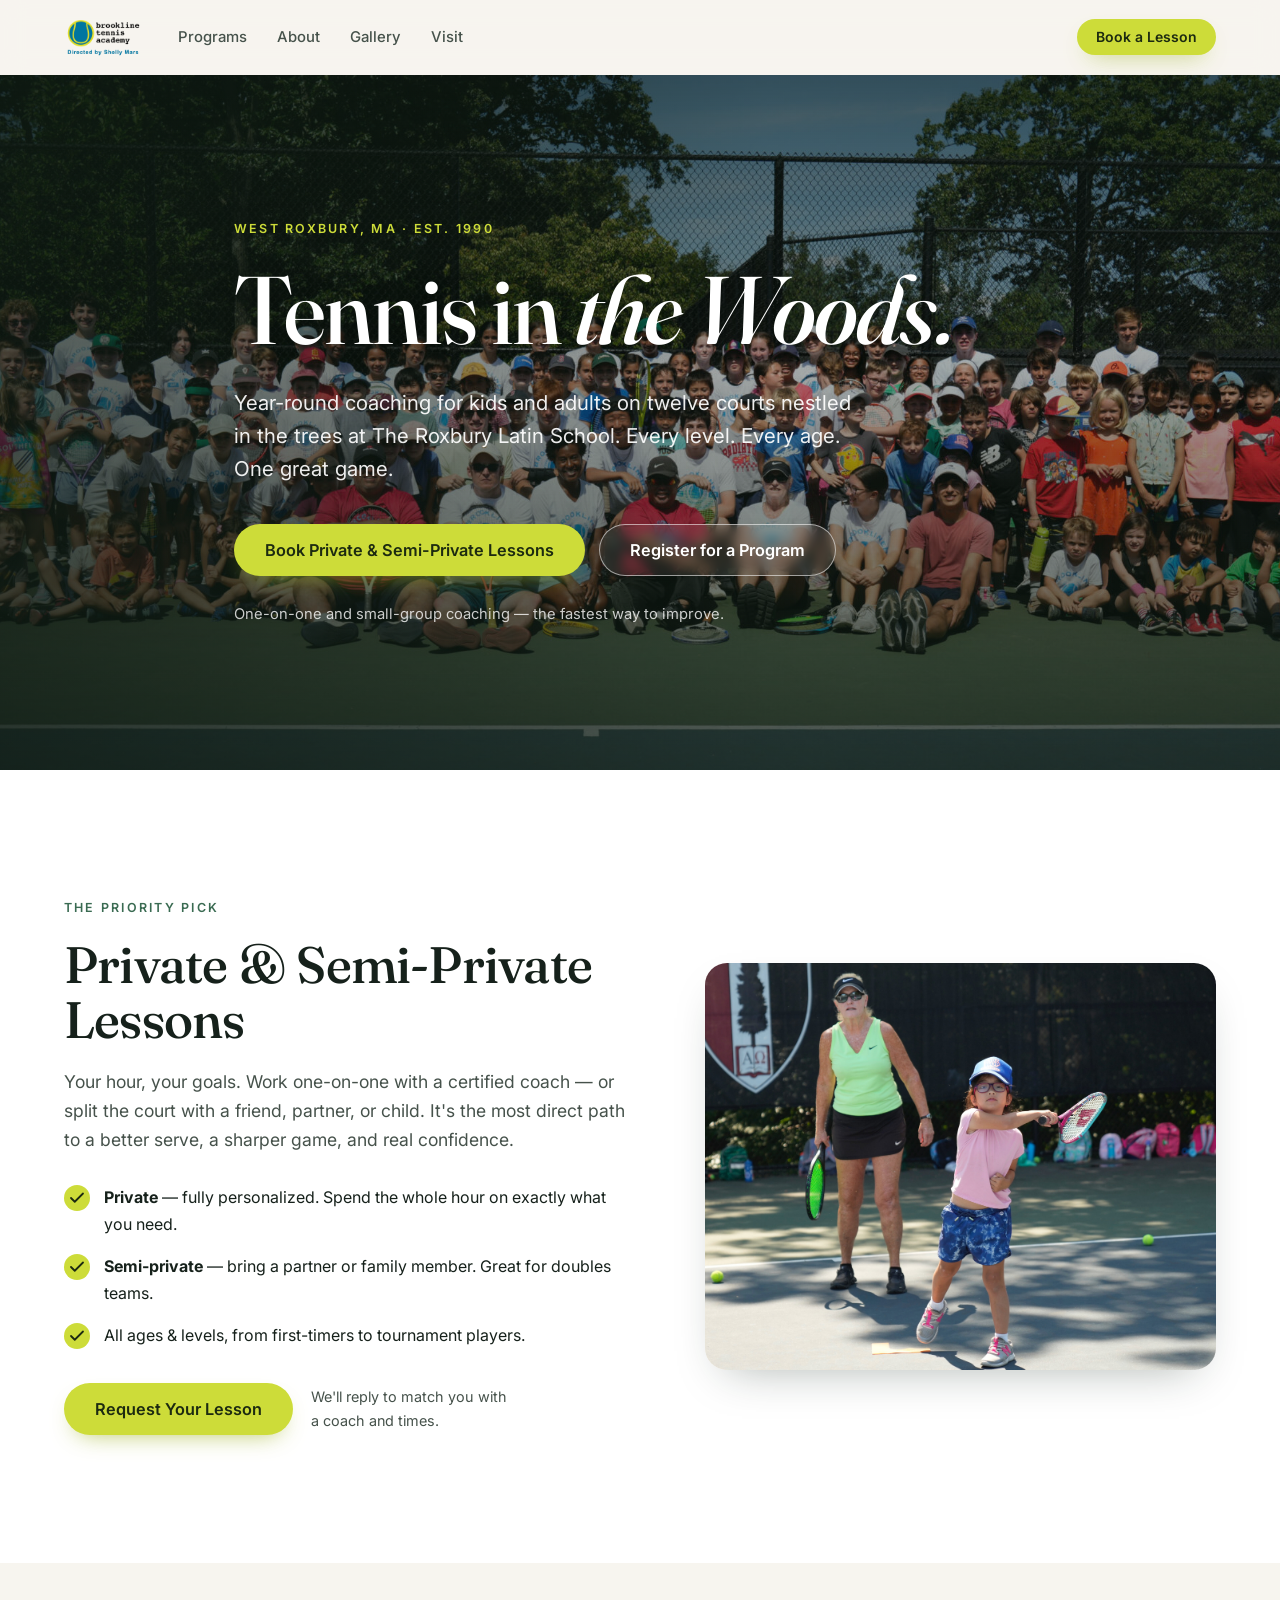
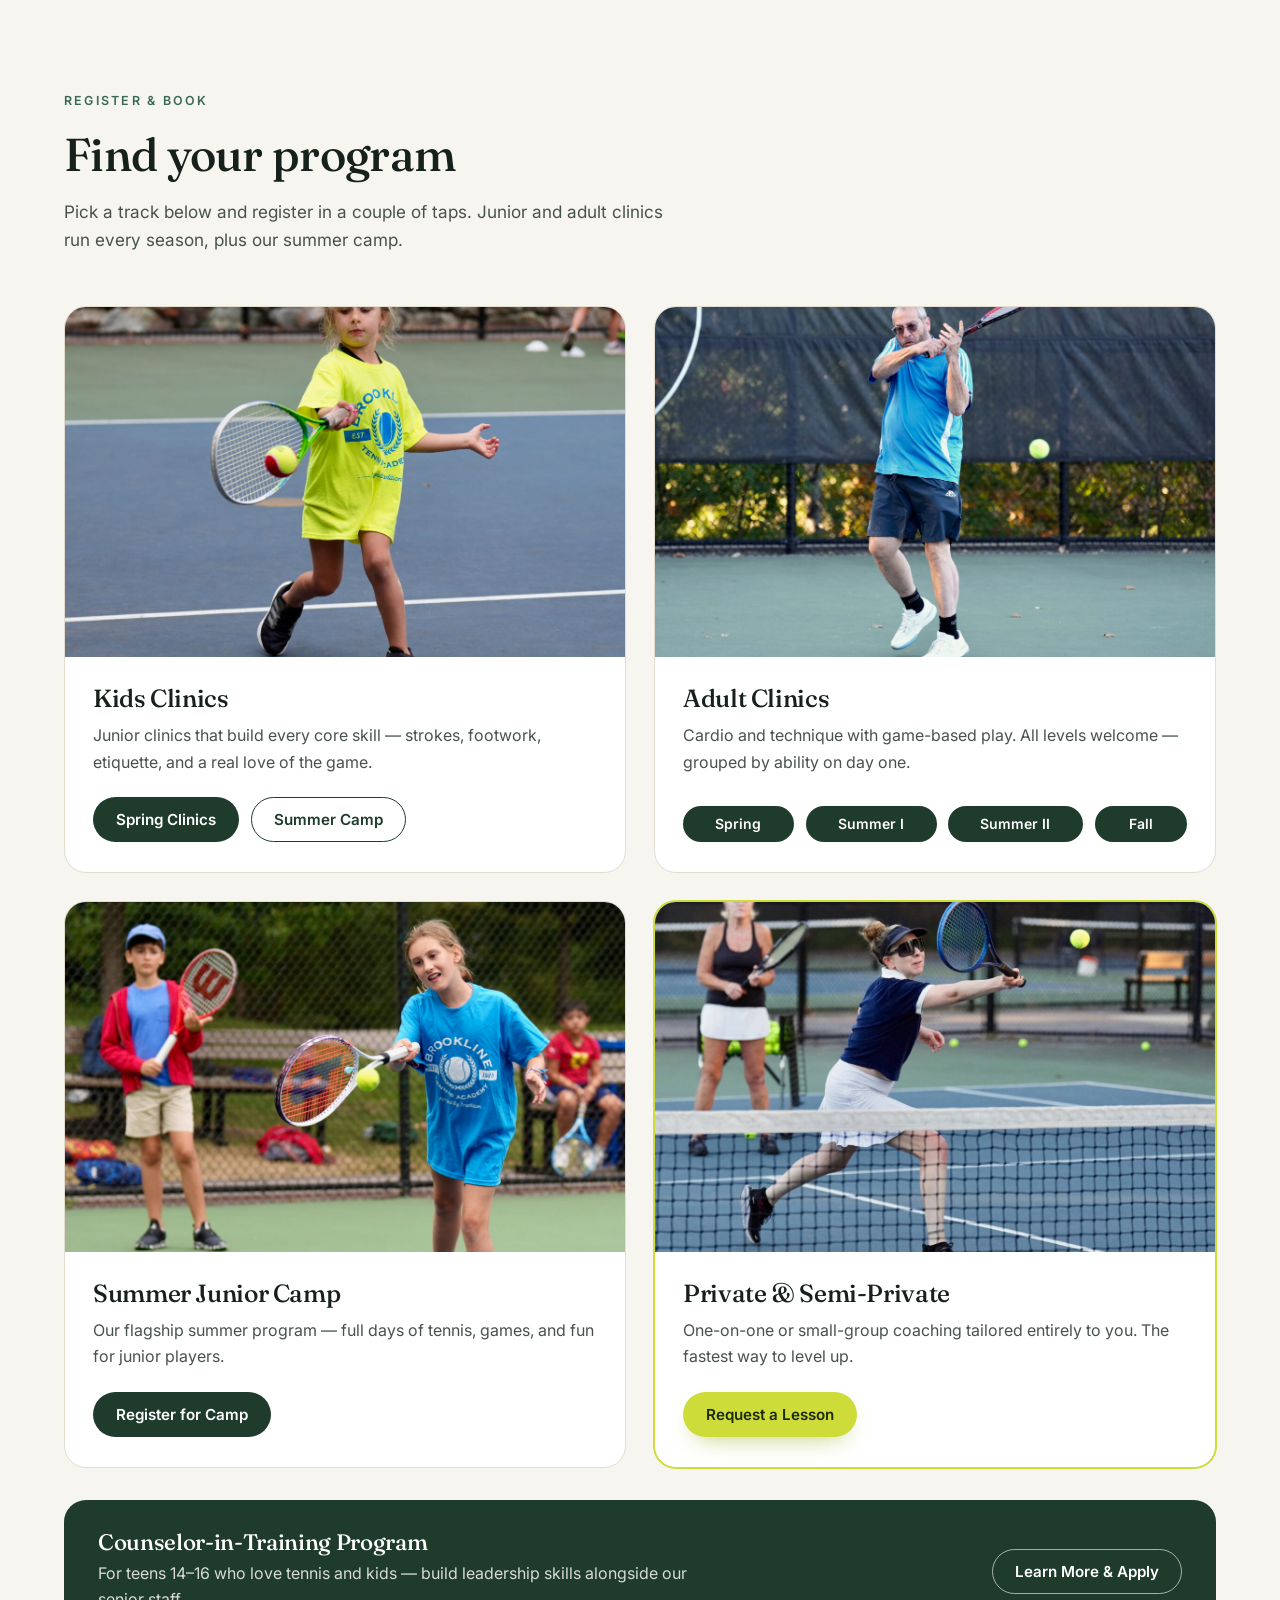
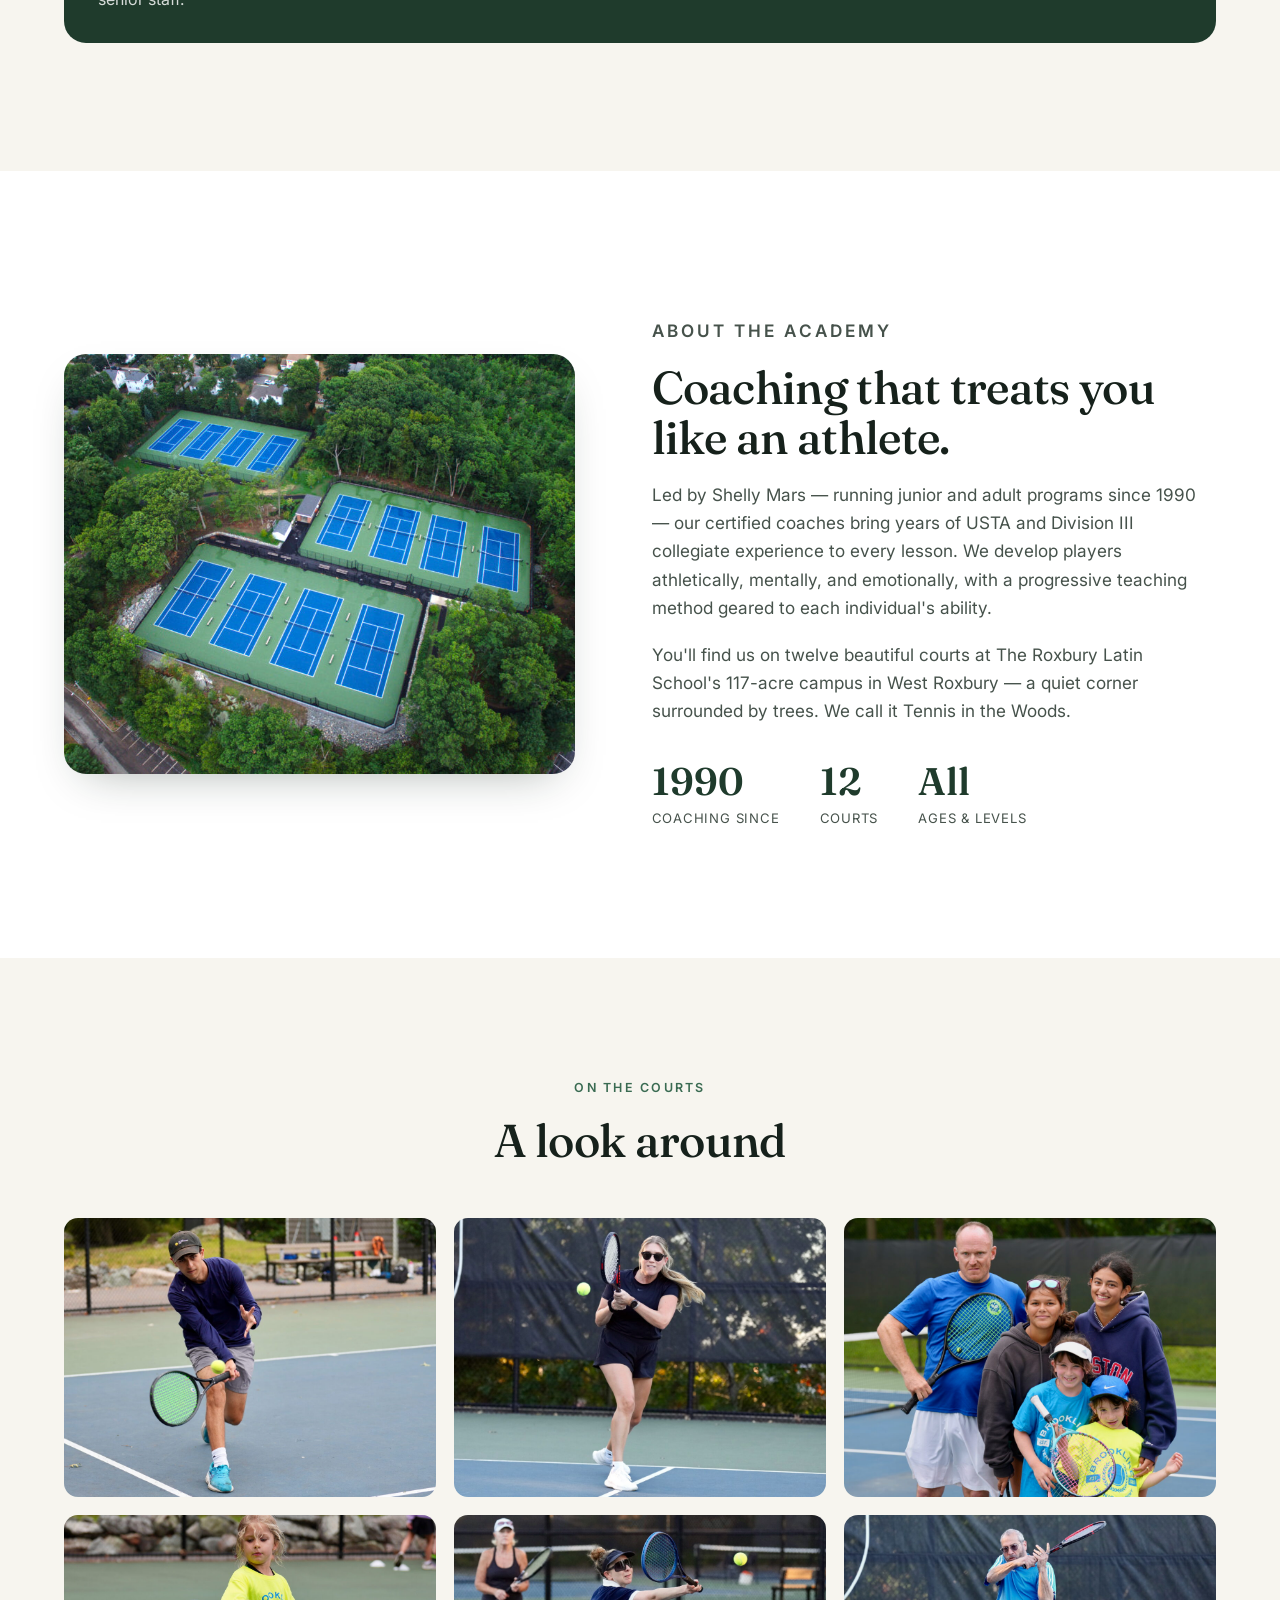
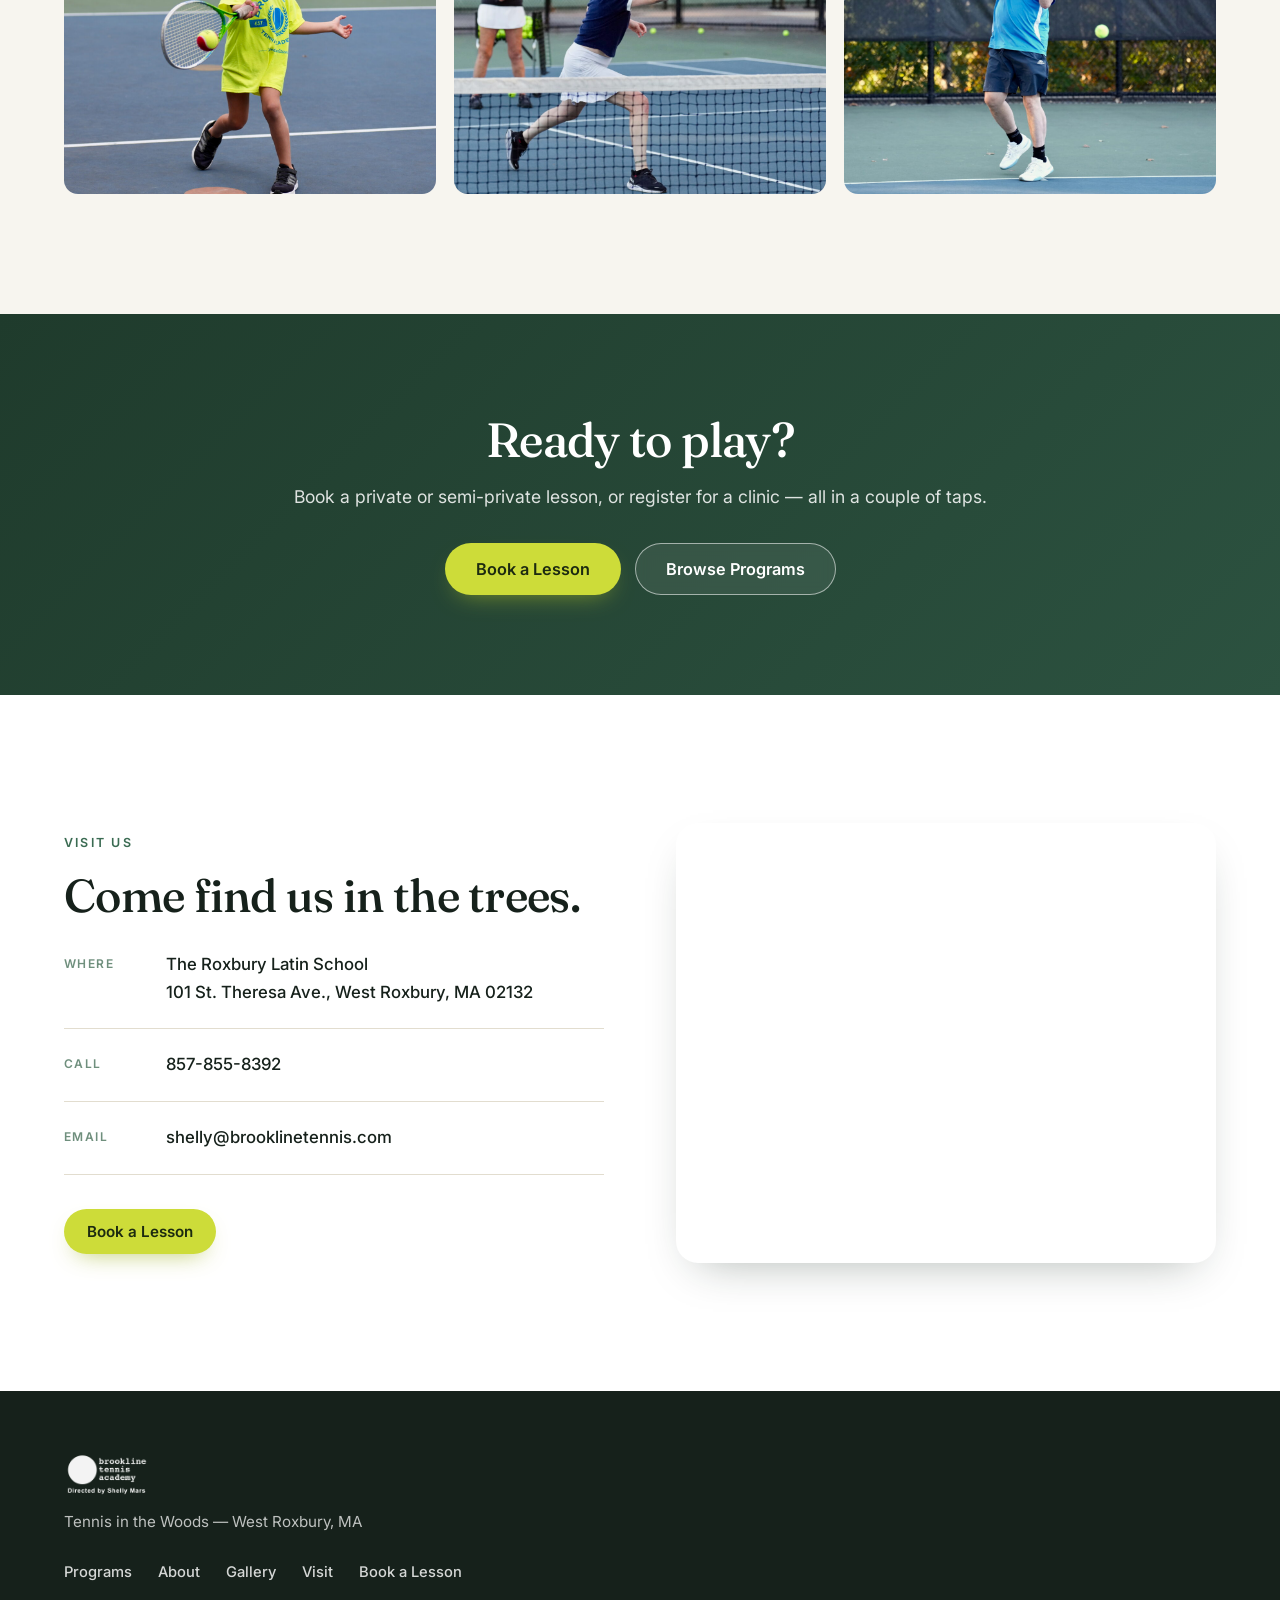
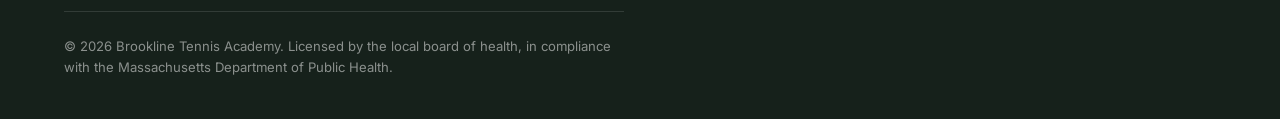
==== index.html @ 0b64f279 "Booking-first redesign for Brookline Tennis Academy Cleaner, decluttered rebuild focused on sign-ups" ====
<!DOCTYPE html>
<html lang="en">
<head>
  <meta charset="UTF-8" />
  <meta name="viewport" content="width=device-width, initial-scale=1.0" />
  <title>Brookline Tennis Academy — Tennis in the Woods | West Roxbury, MA</title>
  <meta name="description" content="Year-round tennis lessons for kids and adults at The Roxbury Latin School, West Roxbury. Book private & semi-private lessons, junior clinics, adult clinics, and summer camp." />

  <link rel="preconnect" href="https://fonts.googleapis.com" />
  <link rel="preconnect" href="https://fonts.gstatic.com" crossorigin />
  <link href="https://fonts.googleapis.com/css2?family=Fraunces:opsz,wght@9..144,400;9..144,500;9..144,600;9..144,700&family=Inter:wght@400;500;600;700&display=swap" rel="stylesheet" />

  <link rel="stylesheet" href="styles.css" />
</head>
<body>

  <!-- ===================== HEADER ===================== -->
  <header class="site-header" id="siteHeader">
    <div class="wrap header-inner">
      <a href="#top" class="brand" aria-label="Brookline Tennis Academy — home">
        <img src="images/logo.png" alt="Brookline Tennis Academy" class="brand-logo" />
      </a>

      <nav class="nav" aria-label="Primary">
        <a href="#programs">Programs</a>
        <a href="#about">About</a>
        <a href="#gallery">Gallery</a>
        <a href="#visit">Visit</a>
      </nav>

      <div class="header-cta">
        <a href="#book" class="btn btn-primary btn-sm" data-book="privateSemiPrivate">Book a Lesson</a>
      </div>

      <button class="nav-toggle" id="navToggle" aria-label="Open menu" aria-expanded="false">
        <span></span><span></span><span></span>
      </button>
    </div>

    <!-- mobile drawer -->
    <div class="mobile-menu" id="mobileMenu" hidden>
      <a href="#programs">Programs</a>
      <a href="#about">About</a>
      <a href="#gallery">Gallery</a>
      <a href="#visit">Visit</a>
      <a href="#book" class="btn btn-primary" data-book="privateSemiPrivate">Book a Lesson</a>
    </div>
  </header>

  <!-- ===================== HERO ===================== -->
  <section class="hero" id="top">
    <div class="hero-media">
      <img src="images/hero.jpg" alt="Junior player mid-swing on the courts at Brookline Tennis Academy" />
      <div class="hero-scrim"></div>
    </div>

    <div class="wrap hero-content">
      <p class="eyebrow eyebrow-light">West Roxbury, MA · Est. 1990</p>
      <h1 class="hero-title">
        Tennis in <span class="ital">the Woods.</span>
      </h1>
      <p class="hero-sub">
        Year-round coaching for kids and adults on twelve courts nestled in the trees at
        The Roxbury Latin School. Every level. Every age. One great game.
      </p>

      <div class="hero-actions">
        <a href="#book" class="btn btn-primary btn-lg" data-book="privateSemiPrivate">
          Book Private &amp; Semi-Private Lessons
        </a>
        <a href="#programs" class="btn btn-ghost-light btn-lg">
          Register for a Program
        </a>
      </div>

      <p class="hero-foot">One-on-one and small-group coaching &mdash; the fastest way to improve.</p>
    </div>
  </section>

  <!-- ===================== FEATURED: PRIVATE / SEMI ===================== -->
  <section class="feature" id="book">
    <div class="wrap feature-grid">
      <div class="feature-copy">
        <p class="eyebrow">The priority pick</p>
        <h2 class="feature-title">Private &amp; Semi-Private Lessons</h2>
        <p class="feature-lead">
          Your hour, your goals. Work one-on-one with a certified coach &mdash; or split the
          court with a friend, partner, or child. It's the most direct path to a better serve,
          a sharper game, and real confidence.
        </p>

        <ul class="feature-points">
          <li>
            <svg viewBox="0 0 24 24" aria-hidden="true"><path d="M20 6 9 17l-5-5"/></svg>
            <span><strong>Private</strong> — fully personalized. Spend the whole hour on exactly what you need.</span>
          </li>
          <li>
            <svg viewBox="0 0 24 24" aria-hidden="true"><path d="M20 6 9 17l-5-5"/></svg>
            <span><strong>Semi-private</strong> — bring a partner or family member. Great for doubles teams.</span>
          </li>
          <li>
            <svg viewBox="0 0 24 24" aria-hidden="true"><path d="M20 6 9 17l-5-5"/></svg>
            <span>All ages &amp; levels, from first-timers to tournament players.</span>
          </li>
        </ul>

        <div class="feature-actions">
          <a href="#" class="btn btn-primary btn-lg" data-book="privateSemiPrivate">Request Your Lesson</a>
          <span class="feature-note">We'll reply to match you with a coach and times.</span>
        </div>
      </div>

      <figure class="feature-figure">
        <img src="images/action.jpg" alt="Coach working with a player during a private lesson" />
      </figure>
    </div>
  </section>

  <!-- ===================== PROGRAMS ===================== -->
  <section class="programs" id="programs">
    <div class="wrap">
      <header class="section-head">
        <p class="eyebrow">Register &amp; book</p>
        <h2 class="section-title">Find your program</h2>
        <p class="section-lead">Pick a track below and register in a couple of taps. Junior and adult clinics run every season, plus our summer camp.</p>
      </header>

      <div class="prog-grid">

        <!-- Kids -->
        <article class="prog-card">
          <div class="prog-media">
            <img src="images/g1.jpg" alt="Kids tennis clinic in action" loading="lazy" />
          </div>
          <div class="prog-body">
            <h3 class="prog-name">Kids Clinics</h3>
            <p class="prog-desc">Junior clinics that build every core skill &mdash; strokes, footwork, etiquette, and a real love of the game.</p>
            <div class="prog-actions">
              <a href="#" class="btn btn-dark" data-book="kids.spring">Spring Clinics</a>
              <a href="#" class="btn btn-outline" data-book="kids.camp">Summer Camp</a>
            </div>
          </div>
        </article>

        <!-- Adults -->
        <article class="prog-card">
          <div class="prog-media">
            <img src="images/g3.jpg" alt="Adult tennis clinic" loading="lazy" />
          </div>
          <div class="prog-body">
            <h3 class="prog-name">Adult Clinics</h3>
            <p class="prog-desc">Cardio and technique with game-based play. All levels welcome &mdash; grouped by ability on day one.</p>
            <div class="prog-actions prog-actions-wrap">
              <a href="#" class="btn btn-dark btn-sm" data-book="adults.spring">Spring</a>
              <a href="#" class="btn btn-dark btn-sm" data-book="adults.summer1">Summer I</a>
              <a href="#" class="btn btn-dark btn-sm" data-book="adults.summer2">Summer II</a>
              <a href="#" class="btn btn-dark btn-sm" data-book="adults.fall">Fall</a>
            </div>
          </div>
        </article>

        <!-- Summer Camp -->
        <article class="prog-card">
          <div class="prog-media">
            <img src="images/g5.jpg" alt="Summer tennis camp" loading="lazy" />
          </div>
          <div class="prog-body">
            <h3 class="prog-name">Summer Junior Camp</h3>
            <p class="prog-desc">Our flagship summer program &mdash; full days of tennis, games, and fun for junior players.</p>
            <div class="prog-actions">
              <a href="#" class="btn btn-dark" data-book="summerCamp">Register for Camp</a>
            </div>
          </div>
        </article>

        <!-- Private (echoed here for completeness) -->
        <article class="prog-card prog-card-accent">
          <div class="prog-media">
            <img src="images/g6.jpg" alt="Private tennis coaching" loading="lazy" />
          </div>
          <div class="prog-body">
            <h3 class="prog-name">Private &amp; Semi-Private</h3>
            <p class="prog-desc">One-on-one or small-group coaching tailored entirely to you. The fastest way to level up.</p>
            <div class="prog-actions">
              <a href="#" class="btn btn-primary" data-book="privateSemiPrivate">Request a Lesson</a>
            </div>
          </div>
        </article>

      </div>

      <!-- CIT secondary -->
      <div class="prog-secondary">
        <div>
          <h3>Counselor-in-Training Program</h3>
          <p>For teens 14&ndash;16 who love tennis and kids &mdash; build leadership skills alongside our senior staff.</p>
        </div>
        <a href="#" class="btn btn-outline" data-book="cit">Learn More &amp; Apply</a>
      </div>
    </div>
  </section>

  <!-- ===================== ABOUT ===================== -->
  <section class="about" id="about">
    <div class="wrap about-grid">
      <figure class="about-figure">
        <img src="images/courts.jpg" alt="The tennis courts at The Roxbury Latin School, surrounded by trees" loading="lazy" />
      </figure>
      <div class="about-copy">
        <p class="eyebrow">About the academy</p>
        <h2 class="section-title">Coaching that treats you like an athlete.</h2>
        <p>
          Led by Shelly Mars &mdash; running junior and adult programs since 1990 &mdash; our
          certified coaches bring years of USTA and Division III collegiate experience to every
          lesson. We develop players athletically, mentally, and emotionally, with a progressive
          teaching method geared to each individual's ability.
        </p>
        <p>
          You'll find us on twelve beautiful courts at The Roxbury Latin School's 117-acre campus
          in West Roxbury &mdash; a quiet corner surrounded by trees. We call it Tennis in the Woods.
        </p>
        <div class="stat-row">
          <div class="stat"><span class="stat-num">1990</span><span class="stat-label">Coaching since</span></div>
          <div class="stat"><span class="stat-num">12</span><span class="stat-label">Courts</span></div>
          <div class="stat"><span class="stat-num">All</span><span class="stat-label">Ages &amp; levels</span></div>
        </div>
      </div>
    </div>
  </section>

  <!-- ===================== GALLERY ===================== -->
  <section class="gallery" id="gallery">
    <div class="wrap">
      <header class="section-head section-head-center">
        <p class="eyebrow">On the courts</p>
        <h2 class="section-title">A look around</h2>
      </header>
      <div class="gallery-grid">
        <figure><img src="images/g2.jpg" alt="Players on court" loading="lazy" /></figure>
        <figure><img src="images/g4.jpg" alt="Tennis lesson" loading="lazy" /></figure>
        <figure><img src="images/g7.jpg" alt="Junior player" loading="lazy" /></figure>
        <figure><img src="images/g1.jpg" alt="Group clinic" loading="lazy" /></figure>
        <figure><img src="images/g6.jpg" alt="Coaching moment" loading="lazy" /></figure>
        <figure><img src="images/g3.jpg" alt="Adult clinic" loading="lazy" /></figure>
      </div>
    </div>
  </section>

  <!-- ===================== BOOKING BANNER ===================== -->
  <section class="cta-band">
    <div class="wrap cta-band-inner">
      <h2>Ready to play?</h2>
      <p>Book a private or semi-private lesson, or register for a clinic &mdash; all in a couple of taps.</p>
      <div class="cta-band-actions">
        <a href="#" class="btn btn-primary btn-lg" data-book="privateSemiPrivate">Book a Lesson</a>
        <a href="#programs" class="btn btn-ghost-light btn-lg">Browse Programs</a>
      </div>
    </div>
  </section>

  <!-- ===================== VISIT / CONTACT ===================== -->
  <section class="visit" id="visit">
    <div class="wrap visit-grid">
      <div class="visit-copy">
        <p class="eyebrow">Visit us</p>
        <h2 class="section-title">Come find us in the trees.</h2>

        <ul class="contact-list">
          <li>
            <span class="contact-label">Where</span>
            <a href="#" data-maps class="contact-value" id="venueLink">The Roxbury Latin School<br>101 St. Theresa Ave., West Roxbury, MA 02132</a>
          </li>
          <li>
            <span class="contact-label">Call</span>
            <a href="#" data-phone class="contact-value" id="phoneLink"></a>
          </li>
          <li>
            <span class="contact-label">Email</span>
            <a href="#" data-email class="contact-value" id="emailLink"></a>
          </li>
        </ul>

        <a href="#" class="btn btn-primary" data-book="privateSemiPrivate">Book a Lesson</a>
      </div>

      <div class="visit-map">
        <iframe
          title="Map to The Roxbury Latin School"
          src="https://www.google.com/maps?q=Roxbury+Latin+School+101+St+Theresa+Ave+West+Roxbury+MA+02132&output=embed"
          loading="lazy"
          referrerpolicy="no-referrer-when-downgrade"></iframe>
      </div>
    </div>
  </section>

  <!-- ===================== FOOTER ===================== -->
  <footer class="site-footer">
    <div class="wrap footer-inner">
      <div class="footer-brand">
        <img src="images/logo.png" alt="Brookline Tennis Academy" class="footer-logo" />
        <p class="footer-tag">Tennis in the Woods &mdash; West Roxbury, MA</p>
      </div>
      <nav class="footer-nav" aria-label="Footer">
        <a href="#programs">Programs</a>
        <a href="#about">About</a>
        <a href="#gallery">Gallery</a>
        <a href="#visit">Visit</a>
        <a href="#" data-book="privateSemiPrivate">Book a Lesson</a>
      </nav>
      <p class="footer-legal">
        &copy; <span id="year"></span> Brookline Tennis Academy. Licensed by the local board of health,
        in compliance with the Massachusetts Department of Public Health.
      </p>
    </div>
  </footer>

  <!-- ===================== BOOKING MODAL ===================== -->
  <div class="modal-overlay" id="bookModal" hidden>
    <div class="modal" role="dialog" aria-modal="true" aria-labelledby="bookModalTitle">
      <div class="modal-head">
        <div>
          <p class="eyebrow" style="margin:0 0 6px">Brookline Tennis Academy</p>
          <h2 class="modal-title" id="bookModalTitle">Book a Lesson</h2>
          <p class="modal-sub" id="bookModalSub"></p>
        </div>
        <button class="modal-close" id="bookModalClose" type="button" aria-label="Close booking window">
          <svg viewBox="0 0 24 24" aria-hidden="true"><path d="M6 6l12 12M18 6 6 18"/></svg>
        </button>
      </div>
      <div class="modal-body" id="bookModalBody">
        <!-- Acuity iframe (or demo placeholder) injected here by script.js -->
      </div>
    </div>
  </div>

  <script src="config.js"></script>
  <script src="script.js"></script>
</body>
</html>
---- styles.css ----
/* =========================================================================
   BROOKLINE TENNIS ACADEMY — STYLES
   Editorial / calm / booking-first. Forest green + cream + optic accent.
   ========================================================================= */

:root {
  /* Palette */
  --forest:      #1f3b2c;   /* deep court-side green (primary) */
  --forest-700:  #2c5240;
  --forest-600:  #3a6b52;
  --moss:        #6f8f7d;
  --optic:       #cddc39;   /* tennis-ball optic accent */
  --optic-deep:  #b6c62e;
  --cream:       #f7f5ef;   /* page background */
  --cream-200:   #efece2;
  --paper:       #ffffff;
  --ink:         #16211b;   /* near-black text */
  --ink-soft:    #46524b;
  --line:        #e2ddcf;

  /* Type */
  --serif: "Fraunces", Georgia, "Times New Roman", serif;
  --sans:  "Inter", system-ui, -apple-system, "Segoe UI", sans-serif;

  /* Layout */
  --wrap: 1200px;
  --radius: 14px;
  --radius-lg: 22px;
  --shadow: 0 18px 44px -22px rgba(20, 40, 30, .38);
  --shadow-sm: 0 6px 20px -12px rgba(20, 40, 30, .3);
  --ease: cubic-bezier(.22, .61, .36, 1);
}

/* ---------- Reset-ish ---------- */
*, *::before, *::after { box-sizing: border-box; }
html { scroll-behavior: smooth; -webkit-text-size-adjust: 100%; }
@media (prefers-reduced-motion: reduce) { html { scroll-behavior: auto; } }
body {
  margin: 0;
  font-family: var(--sans);
  color: var(--ink);
  background: var(--cream);
  line-height: 1.65;
  -webkit-font-smoothing: antialiased;
  text-rendering: optimizeLegibility;
}
img { max-width: 100%; display: block; }
a { color: inherit; text-decoration: none; }
h1, h2, h3 { margin: 0; line-height: 1.08; letter-spacing: -.015em; }
p { margin: 0; }

.wrap { width: 100%; max-width: var(--wrap); margin: 0 auto; padding: 0 24px; }

/* ---------- Shared bits ---------- */
.eyebrow {
  font-family: var(--sans);
  font-size: .78rem;
  font-weight: 600;
  letter-spacing: .18em;
  text-transform: uppercase;
  color: var(--forest-600);
  margin: 0 0 18px;
}
.eyebrow-light { color: var(--optic); }

.section-title {
  font-family: var(--serif);
  font-weight: 500;
  font-size: clamp(1.9rem, 3.6vw, 3rem);
  color: var(--ink);
}
.ital { font-style: italic; font-weight: 500; }

.section-head { max-width: 620px; margin-bottom: 52px; }
.section-head-center { margin-left: auto; margin-right: auto; text-align: center; }
.section-lead {
  margin-top: 18px;
  color: var(--ink-soft);
  font-size: 1.075rem;
}

/* ---------- Buttons ---------- */
.btn {
  --btn-bg: var(--forest);
  --btn-fg: #fff;
  display: inline-flex; align-items: center; justify-content: center; gap: .5em;
  font-family: var(--sans);
  font-weight: 600;
  font-size: .95rem;
  line-height: 1;
  padding: 14px 22px;
  border-radius: 999px;
  background: var(--btn-bg);
  color: var(--btn-fg);
  border: 1.5px solid transparent;
  cursor: pointer;
  transition: transform .22s var(--ease), box-shadow .22s var(--ease),
              background .22s var(--ease), color .22s var(--ease), border-color .22s var(--ease);
  will-change: transform;
}
.btn:hover { transform: translateY(-2px); box-shadow: var(--shadow-sm); }
.btn:active { transform: translateY(0); }
.btn:focus-visible { outline: 3px solid var(--forest-600); outline-offset: 3px; }

.btn-primary { --btn-bg: var(--optic); --btn-fg: #1c2a10; box-shadow: 0 10px 24px -12px rgba(160, 180, 40, .8); }
.btn-primary:hover { --btn-bg: var(--optic-deep); }

.btn-dark { --btn-bg: var(--forest); --btn-fg: #fff; }
.btn-dark:hover { --btn-bg: var(--forest-700); }

.btn-outline { --btn-bg: transparent; --btn-fg: var(--forest); border-color: var(--forest); }
.btn-outline:hover { --btn-bg: var(--forest); --btn-fg: #fff; }

.btn-ghost-light { --btn-bg: rgba(255,255,255,.08); --btn-fg: #fff; border-color: rgba(255,255,255,.55); backdrop-filter: blur(6px); }
.btn-ghost-light:hover { --btn-bg: rgba(255,255,255,.16); border-color: #fff; }

.btn-sm { padding: 10px 18px; font-size: .875rem; }
.btn-lg { padding: 17px 30px; font-size: 1.02rem; }

/* ---------- Header ---------- */
.site-header {
  position: sticky; top: 0; z-index: 100;
  background: rgba(247, 245, 239, .82);
  backdrop-filter: saturate(140%) blur(12px);
  border-bottom: 1px solid transparent;
  transition: border-color .3s var(--ease), background .3s var(--ease), box-shadow .3s var(--ease);
}
.site-header.scrolled { border-color: var(--line); box-shadow: 0 6px 24px -20px rgba(20,40,30,.5); }
.header-inner { display: flex; align-items: center; gap: 24px; height: 74px; }
.brand { display: flex; align-items: center; }
.brand-logo { height: 42px; width: auto; }
.nav { display: flex; gap: 30px; margin-left: 12px; }
.nav a {
  font-size: .93rem; font-weight: 500; color: var(--ink-soft);
  position: relative; padding: 4px 0;
  transition: color .2s var(--ease);
}
.nav a::after {
  content: ""; position: absolute; left: 0; bottom: -2px; height: 2px; width: 0;
  background: var(--forest); transition: width .25s var(--ease);
}
.nav a:hover { color: var(--forest); }
.nav a:hover::after { width: 100%; }
.header-cta { margin-left: auto; }

.nav-toggle { display: none; }

/* mobile menu */
.mobile-menu {
  display: none; flex-direction: column; gap: 6px;
  padding: 14px 24px 24px; border-top: 1px solid var(--line);
  background: var(--cream);
}
.mobile-menu a:not(.btn) { padding: 12px 4px; font-weight: 500; border-bottom: 1px solid var(--line); }
.mobile-menu .btn { margin-top: 12px; }

/* ---------- Hero ---------- */
.hero { position: relative; color: #fff; overflow: clip; }
.hero-media { position: absolute; inset: 0; z-index: 0; }
.hero-media img { width: 100%; height: 100%; object-fit: cover; object-position: center 35%; }
.hero-scrim {
  position: absolute; inset: 0;
  background:
    linear-gradient(180deg, rgba(15,28,20,.55) 0%, rgba(15,28,20,.25) 40%, rgba(15,28,20,.72) 100%),
    linear-gradient(90deg, rgba(15,28,20,.6) 0%, rgba(15,28,20,.1) 60%);
}
.hero-content {
  position: relative; z-index: 1;
  padding-top: clamp(90px, 16vh, 170px);
  padding-bottom: clamp(90px, 16vh, 170px);
  max-width: 860px;
}
.hero-title {
  font-family: var(--serif);
  font-weight: 500;
  font-size: clamp(3rem, 8vw, 6rem);
  letter-spacing: -.02em;
  text-shadow: 0 2px 30px rgba(0,0,0,.25);
}
.hero-sub {
  margin-top: 26px; max-width: 620px;
  font-size: clamp(1.05rem, 1.8vw, 1.28rem);
  color: rgba(255,255,255,.92);
  line-height: 1.6;
}
.hero-actions { margin-top: 38px; display: flex; flex-wrap: wrap; gap: 14px; }
.hero-foot { margin-top: 26px; font-size: .92rem; color: rgba(255,255,255,.78); }

/* ---------- Feature (Private/Semi) ---------- */
.feature { padding: clamp(72px, 11vw, 128px) 0; background: var(--paper); }
.feature-grid { display: grid; grid-template-columns: 1.05fr .95fr; gap: clamp(40px, 6vw, 84px); align-items: center; }
.feature-title { font-family: var(--serif); font-weight: 500; font-size: clamp(2rem, 4vw, 3.2rem); margin-bottom: 20px; }
.feature-lead { color: var(--ink-soft); font-size: 1.1rem; max-width: 52ch; }
.feature-points { list-style: none; padding: 0; margin: 30px 0 34px; display: grid; gap: 16px; }
.feature-points li { display: flex; gap: 14px; align-items: flex-start; }
.feature-points svg {
  flex: none; width: 26px; height: 26px; margin-top: 1px;
  fill: none; stroke: #1c2a10; stroke-width: 2.4; stroke-linecap: round; stroke-linejoin: round;
  background: var(--optic); border-radius: 50%; padding: 4px;
}
.feature-points span { color: var(--ink); }
.feature-points strong { font-weight: 700; }
.feature-actions { display: flex; align-items: center; gap: 18px; flex-wrap: wrap; }
.feature-note { color: var(--ink-soft); font-size: .9rem; max-width: 22ch; }
.feature-figure {
  margin: 0; border-radius: var(--radius-lg); overflow: hidden; box-shadow: var(--shadow);
}
.feature-figure img { width: 100%; height: 100%; min-height: 380px; object-fit: cover; }

/* ---------- Programs ---------- */
.programs { padding: clamp(72px, 11vw, 128px) 0; background: var(--cream); }
.prog-grid {
  display: grid; grid-template-columns: repeat(2, 1fr); gap: 28px;
}
.prog-card {
  background: var(--paper); border: 1px solid var(--line);
  border-radius: var(--radius-lg); overflow: hidden;
  display: flex; flex-direction: column;
  transition: transform .28s var(--ease), box-shadow .28s var(--ease), border-color .28s var(--ease);
}
.prog-card:hover { transform: translateY(-4px); box-shadow: var(--shadow); border-color: transparent; }
.prog-media { aspect-ratio: 16 / 10; overflow: hidden; }
.prog-media img { width: 100%; height: 100%; object-fit: cover; transition: transform .5s var(--ease); }
.prog-card:hover .prog-media img { transform: scale(1.05); }
.prog-body { padding: 28px 28px 30px; display: flex; flex-direction: column; flex: 1; }
.prog-name { font-family: var(--serif); font-weight: 500; font-size: 1.55rem; margin-bottom: 10px; }
.prog-desc { color: var(--ink-soft); margin-bottom: 22px; flex: 1; }
.prog-actions { display: flex; gap: 12px; flex-wrap: wrap; }
.prog-actions-wrap .btn { flex: 1 1 auto; min-width: 92px; }
.prog-card-accent { border-color: var(--optic); box-shadow: 0 0 0 1px var(--optic); }

.prog-secondary {
  margin-top: 32px; padding: 30px 34px;
  background: var(--forest); color: #fff; border-radius: var(--radius-lg);
  display: flex; align-items: center; justify-content: space-between; gap: 24px; flex-wrap: wrap;
}
.prog-secondary h3 { font-family: var(--serif); font-weight: 500; font-size: 1.4rem; margin-bottom: 6px; }
.prog-secondary p { color: rgba(255,255,255,.82); max-width: 60ch; }
.prog-secondary .btn-outline { --btn-fg: #fff; border-color: rgba(255,255,255,.6); }
.prog-secondary .btn-outline:hover { --btn-bg: #fff; --btn-fg: var(--forest); border-color:#fff; }

/* ---------- About ---------- */
.about { padding: clamp(72px, 11vw, 128px) 0; background: var(--paper); }
.about-grid { display: grid; grid-template-columns: .95fr 1.05fr; gap: clamp(40px, 6vw, 84px); align-items: center; }
.about-figure { margin: 0; border-radius: var(--radius-lg); overflow: hidden; box-shadow: var(--shadow); }
.about-figure img { width: 100%; height: 100%; min-height: 420px; object-fit: cover; }
.about-copy p { color: var(--ink-soft); font-size: 1.075rem; margin-top: 18px; }
.about-copy .section-title { margin-bottom: 6px; }
.stat-row { display: flex; gap: 40px; margin-top: 36px; flex-wrap: wrap; }
.stat { display: flex; flex-direction: column; }
.stat-num { font-family: var(--serif); font-weight: 600; font-size: 2.4rem; color: var(--forest); line-height: 1; }
.stat-label { margin-top: 8px; font-size: .82rem; letter-spacing: .06em; text-transform: uppercase; color: var(--ink-soft); }

/* ---------- Gallery ---------- */
.gallery { padding: clamp(72px, 11vw, 120px) 0; background: var(--cream); }
.gallery-grid { display: grid; grid-template-columns: repeat(3, 1fr); gap: 18px; }
.gallery-grid figure { margin: 0; border-radius: var(--radius); overflow: hidden; aspect-ratio: 4/3; }
.gallery-grid img { width: 100%; height: 100%; object-fit: cover; transition: transform .55s var(--ease); }
.gallery-grid figure:hover img { transform: scale(1.06); }

/* ---------- CTA band ---------- */
.cta-band {
  background: linear-gradient(135deg, var(--forest) 0%, var(--forest-700) 100%);
  color: #fff; text-align: center;
  padding: clamp(64px, 9vw, 100px) 0;
}
.cta-band h2 { font-family: var(--serif); font-weight: 500; font-size: clamp(2rem, 4vw, 3rem); }
.cta-band p { margin-top: 16px; color: rgba(255,255,255,.85); font-size: 1.1rem; }
.cta-band-actions { margin-top: 32px; display: flex; gap: 14px; justify-content: center; flex-wrap: wrap; }

/* ---------- Visit ---------- */
.visit { padding: clamp(72px, 11vw, 128px) 0; background: var(--paper); }
.visit-grid { display: grid; grid-template-columns: 1fr 1fr; gap: clamp(40px, 6vw, 72px); align-items: center; }
.contact-list { list-style: none; padding: 0; margin: 30px 0 34px; display: grid; gap: 22px; }
.contact-list li { display: grid; grid-template-columns: 84px 1fr; gap: 18px; align-items: start; padding-bottom: 22px; border-bottom: 1px solid var(--line); }
.contact-label { font-size: .75rem; letter-spacing: .12em; text-transform: uppercase; color: var(--moss); font-weight: 600; padding-top: 3px; }
.contact-value { font-size: 1.05rem; color: var(--ink); font-weight: 500; transition: color .2s var(--ease); }
a.contact-value:hover { color: var(--forest-600); }
.visit-map { border-radius: var(--radius-lg); overflow: hidden; box-shadow: var(--shadow); }
.visit-map iframe { width: 100%; height: 440px; border: 0; display: block; }

/* ---------- Footer ---------- */
.site-footer { background: var(--ink); color: rgba(255,255,255,.72); padding: 60px 0 40px; }
.footer-inner { display: grid; gap: 26px; }
.footer-logo { height: 46px; filter: brightness(0) invert(1); opacity: .95; }
.footer-tag { margin-top: 12px; font-size: .95rem; }
.footer-nav { display: flex; gap: 26px; flex-wrap: wrap; }
.footer-nav a { font-size: .92rem; font-weight: 500; color: rgba(255,255,255,.82); transition: color .2s var(--ease); }
.footer-nav a:hover { color: var(--optic); }
.footer-legal { font-size: .82rem; color: rgba(255,255,255,.5); max-width: 70ch; border-top: 1px solid rgba(255,255,255,.12); padding-top: 24px; }

/* ---------- Booking modal ---------- */
.modal-overlay {
  position: fixed; inset: 0; z-index: 1000;
  display: flex; align-items: center; justify-content: center;
  padding: 24px;
  background: rgba(15, 24, 18, .55);
  backdrop-filter: blur(4px);
  animation: overlayIn .25s var(--ease);
}
.modal-overlay[hidden] { display: none; }
@keyframes overlayIn { from { opacity: 0; } to { opacity: 1; } }

.modal {
  width: 100%; max-width: 640px; max-height: 90vh;
  display: flex; flex-direction: column;
  background: var(--paper);
  border-radius: var(--radius-lg);
  box-shadow: 0 40px 90px -30px rgba(10, 20, 14, .6);
  overflow: hidden;
  animation: modalIn .32s var(--ease);
}
@keyframes modalIn { from { opacity: 0; transform: translateY(14px) scale(.98); } to { opacity: 1; transform: none; } }
@media (prefers-reduced-motion: reduce) {
  .modal-overlay, .modal { animation: none; }
}

.modal-head {
  display: flex; align-items: flex-start; justify-content: space-between; gap: 16px;
  padding: 24px 26px 18px;
  border-bottom: 1px solid var(--line);
}
.modal-title { font-family: var(--serif); font-weight: 500; font-size: 1.5rem; }
.modal-sub { margin-top: 6px; color: var(--ink-soft); font-size: .95rem; }
.modal-close {
  flex: none; width: 44px; height: 44px; display: grid; place-items: center;
  background: var(--cream); border: 1px solid var(--line); border-radius: 50%;
  cursor: pointer; transition: background .2s var(--ease), transform .2s var(--ease);
}
.modal-close:hover { background: var(--cream-200); transform: rotate(90deg); }
.modal-close:focus-visible { outline: 3px solid var(--forest-600); outline-offset: 2px; }
.modal-close svg { width: 20px; height: 20px; fill: none; stroke: var(--ink); stroke-width: 2; stroke-linecap: round; }

.modal-body { overflow-y: auto; -webkit-overflow-scrolling: touch; }
.modal-body iframe { width: 100%; min-height: 600px; border: 0; display: block; }

/* demo placeholder shown until a real Acuity URL is set */
.embed-placeholder { padding: 44px 30px 40px; text-align: center; }
.embed-placeholder .ep-badge {
  display: inline-block; font-size: .7rem; font-weight: 700; letter-spacing: .14em; text-transform: uppercase;
  color: var(--forest-600); background: rgba(205, 220, 57, .28); border: 1px solid var(--optic);
  padding: 5px 12px; border-radius: 999px; margin-bottom: 22px;
}
.embed-placeholder .ep-icon {
  width: 56px; height: 56px; margin: 0 auto 18px; display: grid; place-items: center;
  background: var(--forest); border-radius: 16px;
}
.embed-placeholder .ep-icon svg { width: 28px; height: 28px; fill: none; stroke: var(--optic); stroke-width: 1.8; stroke-linecap: round; stroke-linejoin: round; }
.embed-placeholder h3 { font-family: var(--serif); font-weight: 500; font-size: 1.35rem; margin-bottom: 10px; }
.embed-placeholder p { color: var(--ink-soft); max-width: 44ch; margin: 0 auto 8px; }
.embed-placeholder .ep-mock {
  margin: 26px auto 24px; max-width: 380px; text-align: left;
  border: 1px solid var(--line); border-radius: var(--radius); overflow: hidden;
}
.ep-mock-row { display: flex; align-items: center; gap: 12px; padding: 14px 16px; border-bottom: 1px solid var(--line); }
.ep-mock-row:last-child { border-bottom: 0; }
.ep-mock-dot { width: 12px; height: 12px; border-radius: 50%; background: var(--optic); flex: none; }
.ep-mock-line { height: 9px; border-radius: 5px; background: var(--cream-200); }
.embed-placeholder .ep-hint { font-size: .82rem; color: var(--moss); margin-top: 6px; }
.embed-placeholder code { font-family: ui-monospace, SFMono-Regular, Menlo, monospace; font-size: .82em; background: var(--cream); padding: 2px 6px; border-radius: 6px; }
.embed-placeholder .btn { margin-top: 26px; }

/* ---------- Demo scheduler (fake booking calendar) ---------- */
.demo-scheduler { padding: 22px 26px 28px; text-align: left; }
.ds-top { display: flex; align-items: center; justify-content: space-between; margin-bottom: 18px; }
.ds-top .ep-badge { margin: 0; }
.ds-top .ds-badge-note { font-size: .78rem; color: var(--moss); }

.ds-services { display: grid; grid-template-columns: 1fr 1fr; gap: 12px; margin-bottom: 22px; }
.ds-service {
  text-align: left; padding: 14px 16px; border-radius: var(--radius);
  border: 1.5px solid var(--line); background: var(--paper); cursor: pointer;
  display: flex; flex-direction: column; gap: 3px;
  transition: border-color .18s var(--ease), background .18s var(--ease), box-shadow .18s var(--ease);
}
.ds-service span:first-child { font-weight: 600; font-size: .95rem; color: var(--ink); }
.ds-service span:last-child { font-size: .8rem; color: var(--ink-soft); }
.ds-service:hover { border-color: var(--moss); }
.ds-service.is-active { border-color: var(--forest); background: rgba(31, 59, 44, .04); box-shadow: 0 0 0 1px var(--forest) inset; }

.ds-cal { border: 1px solid var(--line); border-radius: var(--radius); padding: 16px 16px 8px; }
.ds-cal-head { display: flex; align-items: center; justify-content: space-between; margin-bottom: 12px; }
.ds-month { font-family: var(--serif); font-weight: 600; font-size: 1.1rem; }
.ds-nav {
  width: 34px; height: 34px; border-radius: 50%; border: 1px solid var(--line);
  background: var(--paper); cursor: pointer; display: grid; place-items: center;
  color: var(--ink); font-size: 1.1rem; line-height: 1;
  transition: background .18s var(--ease), border-color .18s var(--ease);
}
.ds-nav:hover:not(:disabled) { background: var(--cream); border-color: var(--moss); }
.ds-nav:disabled { opacity: .35; cursor: default; }

.ds-weekdays, .ds-days { display: grid; grid-template-columns: repeat(7, 1fr); gap: 4px; }
.ds-weekdays span {
  text-align: center; font-size: .72rem; font-weight: 600; letter-spacing: .04em;
  text-transform: uppercase; color: var(--moss); padding-bottom: 6px;
}
.ds-days { margin-bottom: 8px; }
.ds-day {
  aspect-ratio: 1 / 1; border: 0; background: none; border-radius: 10px;
  font-size: .9rem; font-weight: 500; color: var(--ink); cursor: pointer;
  display: grid; place-items: center; position: relative;
  transition: background .16s var(--ease), color .16s var(--ease), transform .16s var(--ease);
}
.ds-day.is-empty { pointer-events: none; }
.ds-day.is-muted { color: var(--line); pointer-events: none; }
.ds-day.is-open:hover { background: var(--cream-200); }
.ds-day.is-open::after {
  content: ""; position: absolute; bottom: 6px; left: 50%; transform: translateX(-50%);
  width: 4px; height: 4px; border-radius: 50%; background: var(--optic-deep);
}
.ds-day.is-selected { background: var(--forest); color: #fff; transform: scale(1.02); }
.ds-day.is-selected::after { background: var(--optic); }

.ds-times { margin-top: 20px; }
.ds-times-label { font-size: .85rem; color: var(--ink-soft); margin-bottom: 12px; }
.ds-times-label strong { color: var(--ink); }
.ds-time-grid { display: grid; grid-template-columns: repeat(auto-fill, minmax(92px, 1fr)); gap: 10px; }
.ds-time {
  padding: 11px 8px; border-radius: 10px; border: 1.5px solid var(--line);
  background: var(--paper); font-size: .88rem; font-weight: 600; color: var(--forest);
  cursor: pointer; text-align: center;
  transition: border-color .16s var(--ease), background .16s var(--ease), color .16s var(--ease);
}
.ds-time:hover:not(.is-booked) { border-color: var(--forest); }
.ds-time.is-selected { background: var(--optic); border-color: var(--optic); color: #1c2a10; }
.ds-time.is-booked { color: var(--line); border-color: var(--cream-200); background: var(--cream); cursor: default; text-decoration: line-through; }

.ds-confirm { width: 100%; margin-top: 22px; }
.ds-confirm.is-disabled { opacity: .5; pointer-events: none; }
.ds-foot-hint { font-size: .78rem; color: var(--moss); text-align: center; margin-top: 14px; }
.ds-foot-hint code { font-family: ui-monospace, SFMono-Regular, Menlo, monospace; font-size: .92em; background: var(--cream); padding: 2px 6px; border-radius: 6px; }

/* =========================================================================
   RESPONSIVE
   ========================================================================= */
@media (max-width: 960px) {
  .feature-grid, .about-grid, .visit-grid { grid-template-columns: 1fr; }
  .feature-figure { order: -1; }
  .about-figure { order: -1; }
  .feature-figure img, .about-figure img { min-height: 300px; }
  .visit-map iframe { height: 340px; }
}

@media (max-width: 780px) {
  .nav, .header-cta { display: none; }
  .nav-toggle {
    display: flex; flex-direction: column; justify-content: center; gap: 5px;
    margin-left: auto; width: 44px; height: 44px; background: none; border: 0; cursor: pointer;
  }
  .nav-toggle span { display: block; height: 2px; width: 24px; background: var(--ink); border-radius: 2px; transition: transform .25s var(--ease), opacity .2s var(--ease); }
  .nav-toggle[aria-expanded="true"] span:nth-child(1) { transform: translateY(7px) rotate(45deg); }
  .nav-toggle[aria-expanded="true"] span:nth-child(2) { opacity: 0; }
  .nav-toggle[aria-expanded="true"] span:nth-child(3) { transform: translateY(-7px) rotate(-45deg); }
  .mobile-menu:not([hidden]) { display: flex; }

  .prog-grid { grid-template-columns: 1fr; }
  .gallery-grid { grid-template-columns: repeat(2, 1fr); }
  .prog-secondary { flex-direction: column; align-items: flex-start; }
  .stat-row { gap: 28px; }
}

@media (max-width: 460px) {
  .wrap { padding: 0 18px; }
  .hero-actions .btn, .cta-band-actions .btn { width: 100%; }
  .contact-list li { grid-template-columns: 1fr; gap: 4px; }
}
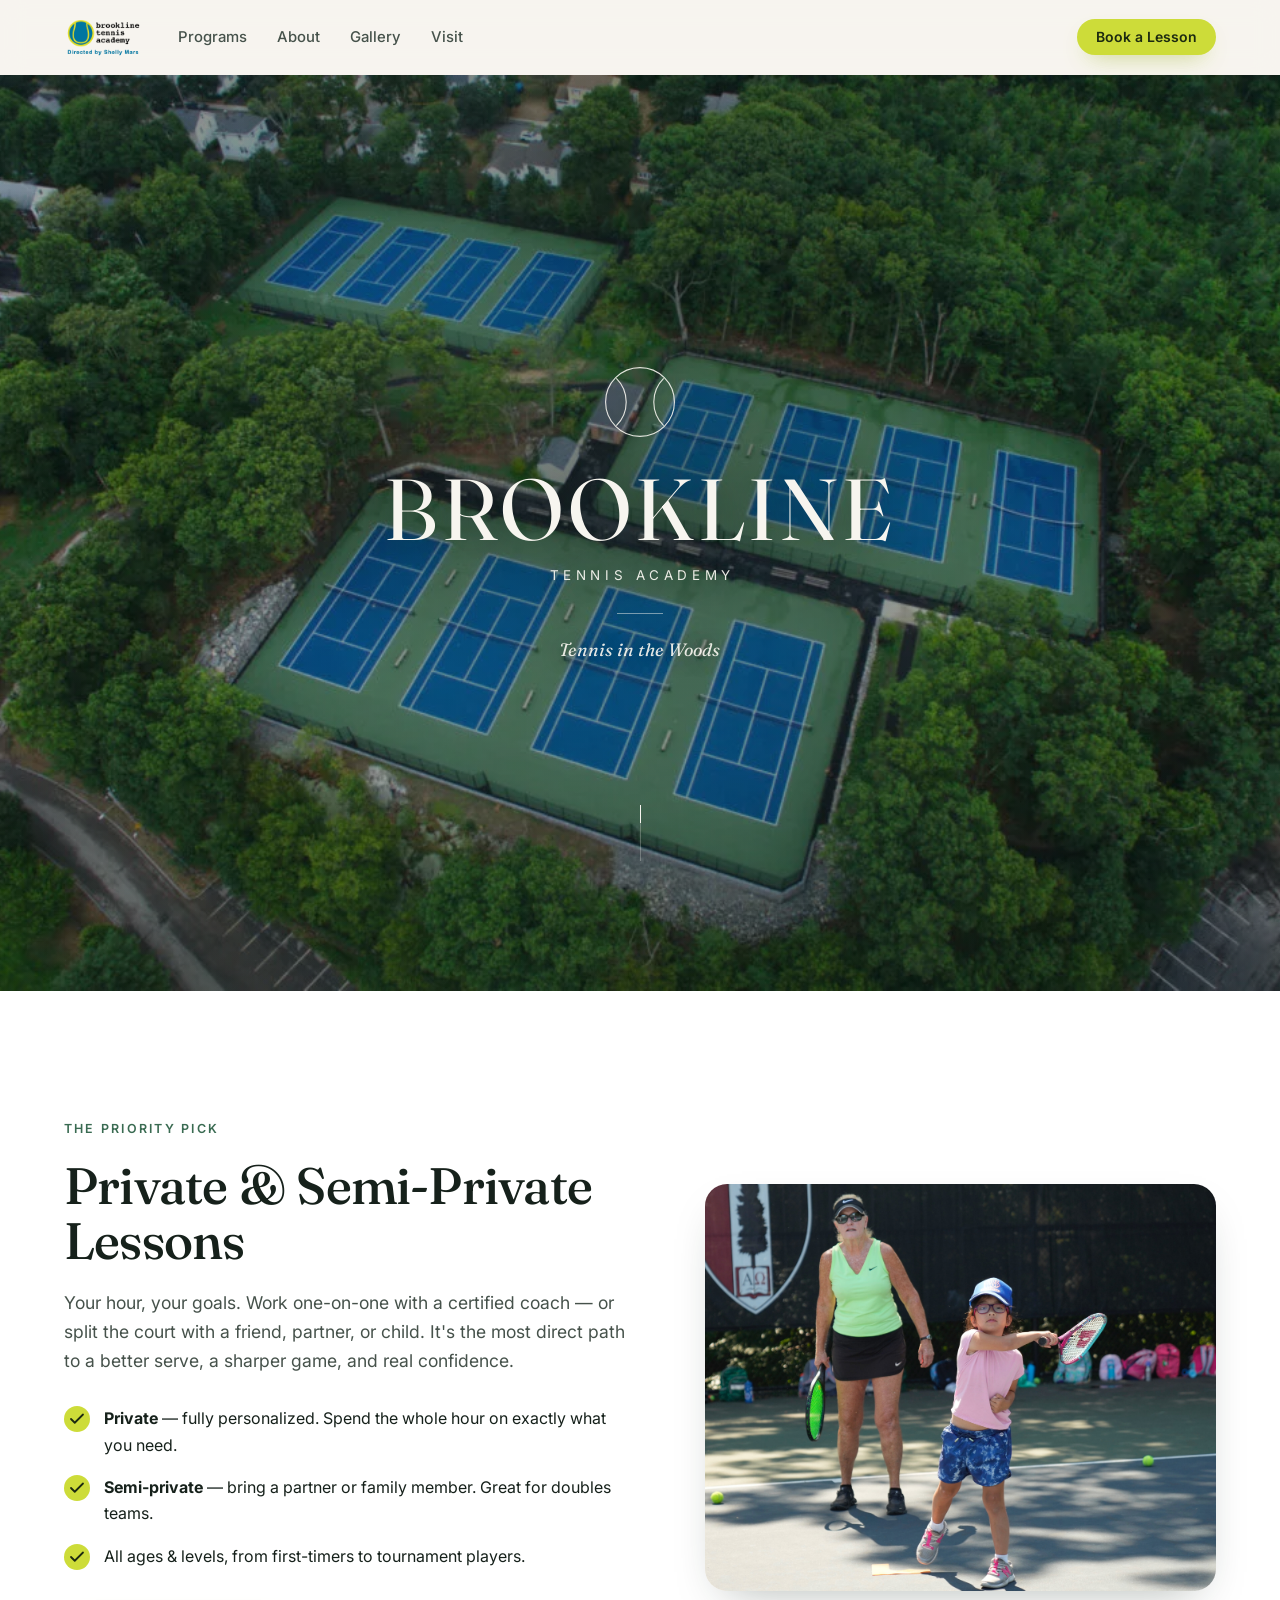
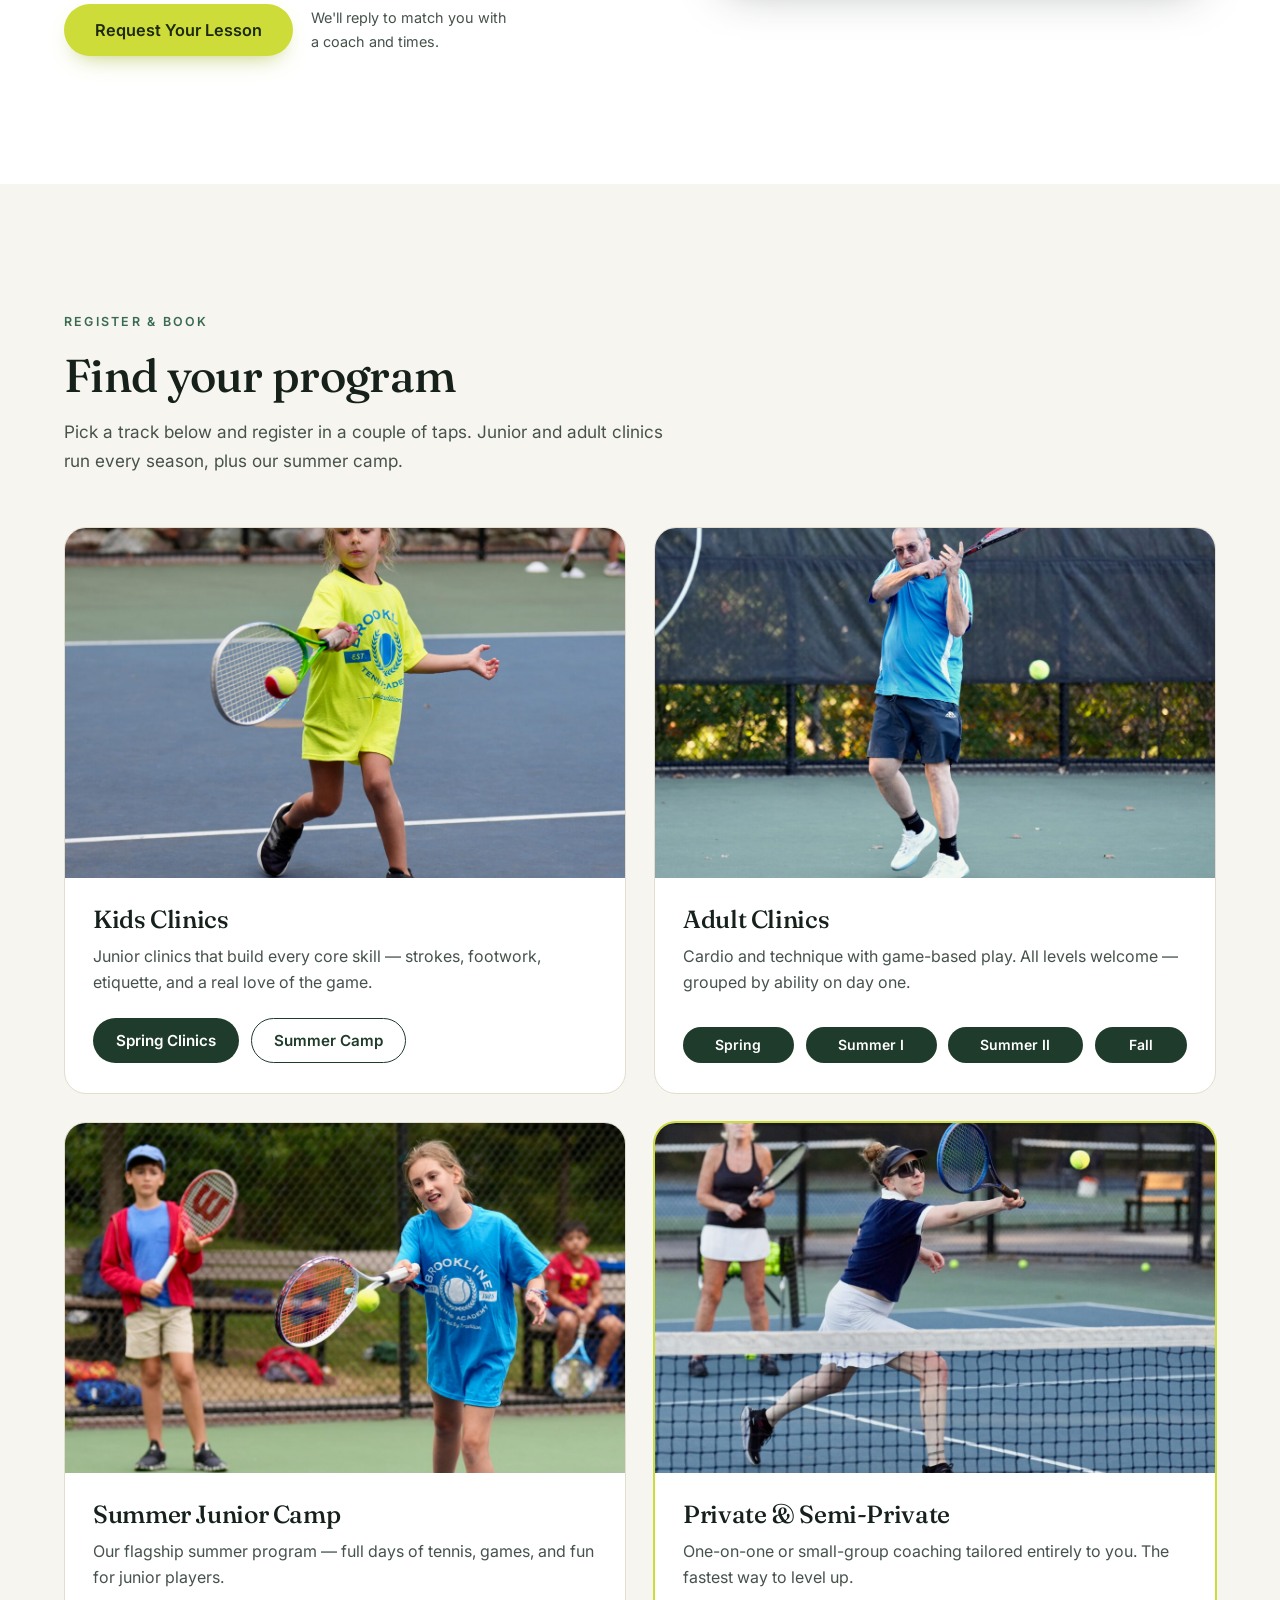
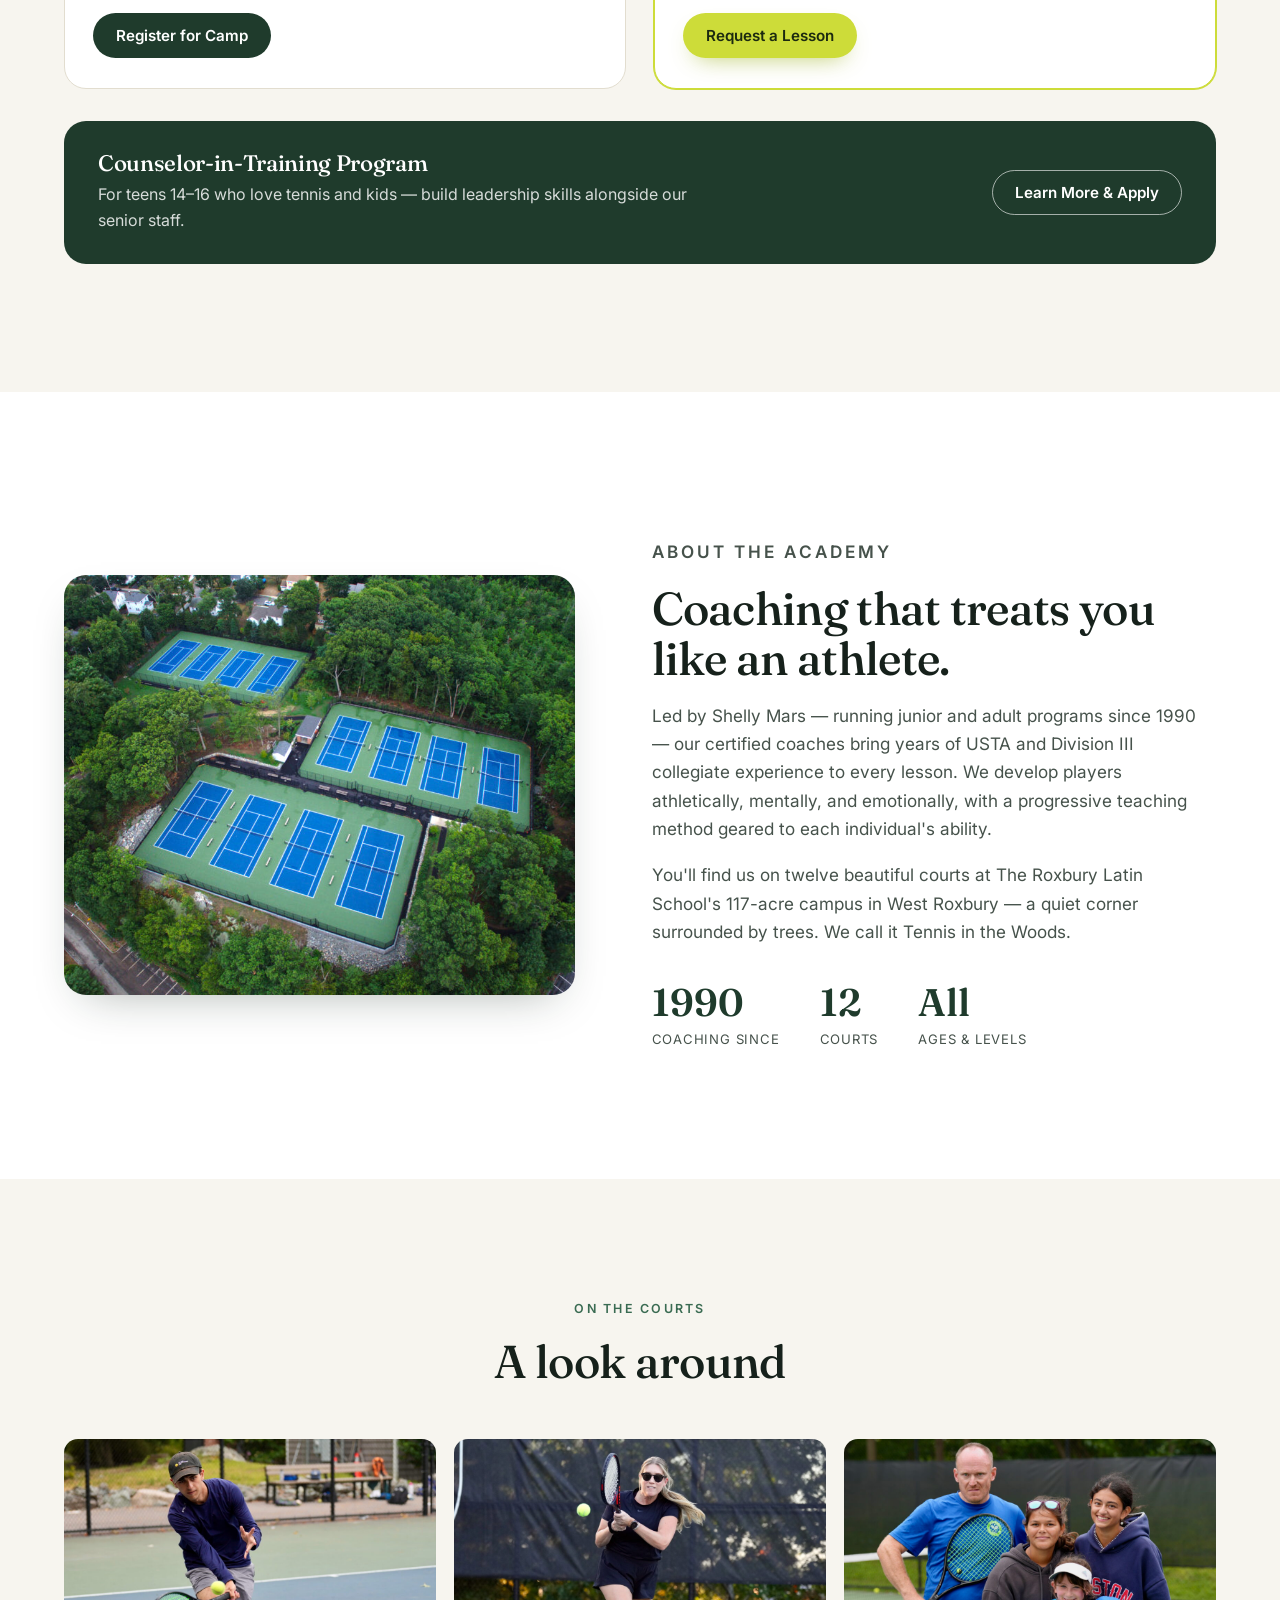
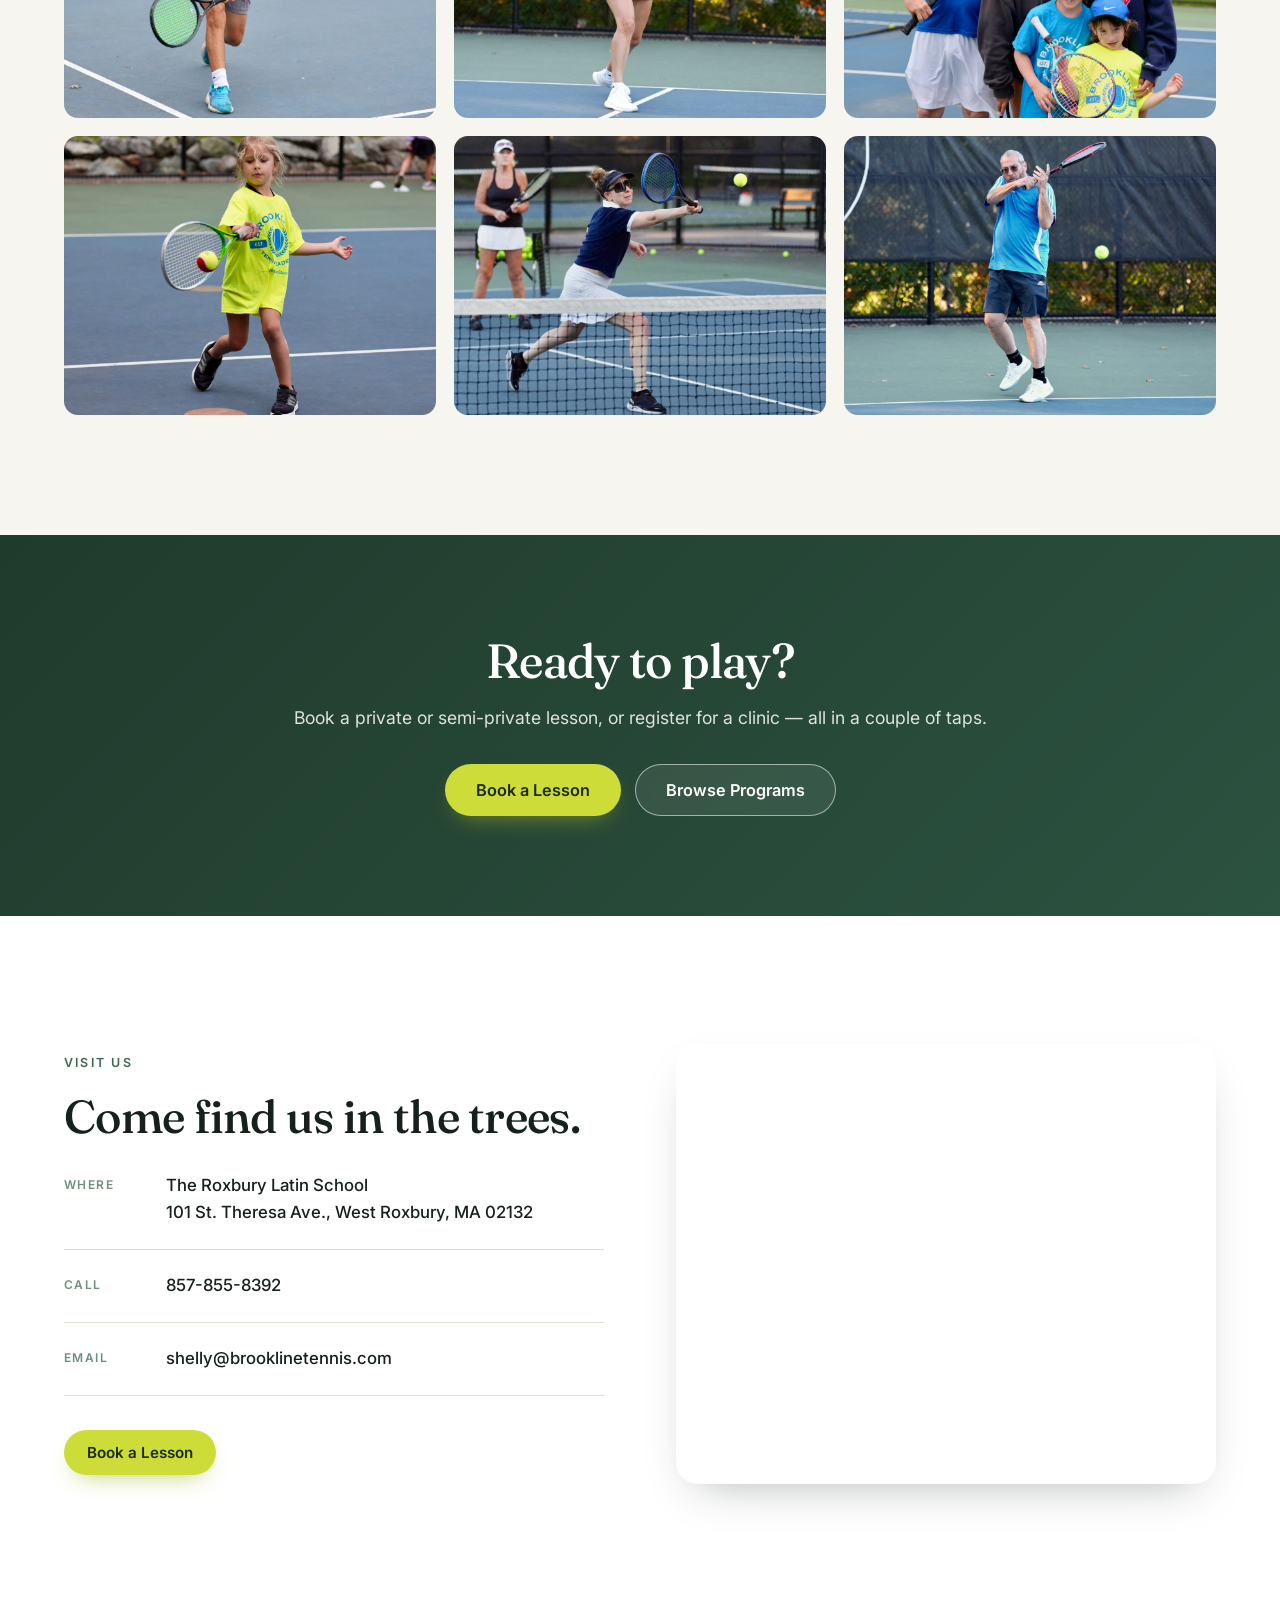
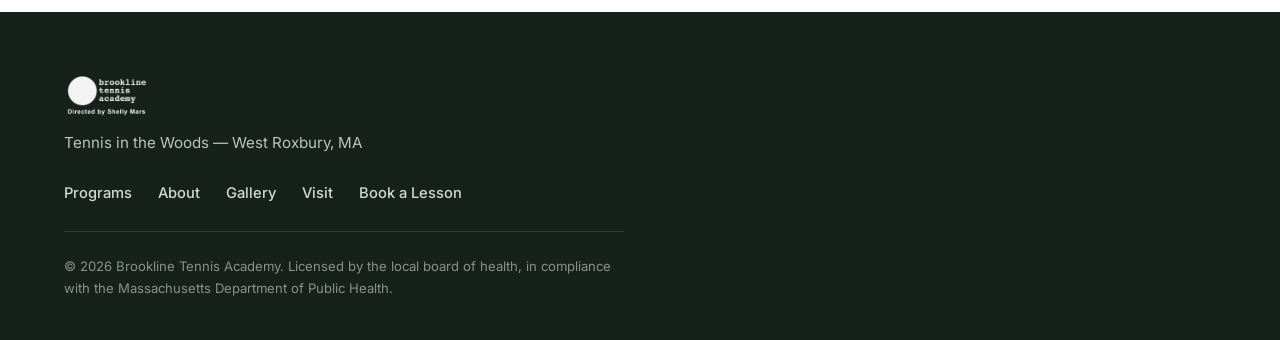
==== commit e2ea11a0: "Rebuild hero as an Oaks Club-style cross-fading slideshow Replaces the left-aligned headline/CTA her" ====
--- a/index.html
+++ b/index.html
@@ -49,32 +49,36 @@
 
   <!-- ===================== HERO ===================== -->
   <section class="hero" id="top">
-    <div class="hero-media">
-      <img src="images/hero.jpg" alt="Junior player mid-swing on the courts at Brookline Tennis Academy" />
-      <div class="hero-scrim"></div>
-    </div>
-
-    <div class="wrap hero-content">
-      <p class="eyebrow eyebrow-light">West Roxbury, MA · Est. 1990</p>
-      <h1 class="hero-title">
-        Tennis in <span class="ital">the Woods.</span>
+    <!-- Slides are injected from config.js `hero.slides` by script.js.
+         The first slide is inlined so it paints immediately (no JS wait). -->
+    <div class="hero-slides" id="heroSlides" aria-hidden="true">
+      <picture class="hero-slide is-active">
+        <source srcset="images/hero/courts.webp" type="image/webp" />
+        <img src="images/hero/courts.jpg" alt="" style="object-position:50% 50%"
+             fetchpriority="high" decoding="async" />
+      </picture>
+    </div>
+    <div class="hero-scrim" aria-hidden="true"></div>
+
+    <div class="hero-seal">
+      <svg class="hero-mark" viewBox="0 0 100 100" aria-hidden="true" focusable="false">
+        <circle cx="50" cy="50" r="46.5" />
+        <path d="M18 18a45 45 0 0 1 0 64" />
+        <path d="M82 18a45 45 0 0 0 0 64" />
+      </svg>
+
+      <h1 class="hero-wordmark">
+        <span class="hero-word">Brookline</span>
+        <span class="hero-sub-word">Tennis Academy</span>
       </h1>
-      <p class="hero-sub">
-        Year-round coaching for kids and adults on twelve courts nestled in the trees at
-        The Roxbury Latin School. Every level. Every age. One great game.
-      </p>
-
-      <div class="hero-actions">
-        <a href="#book" class="btn btn-primary btn-lg" data-book="privateSemiPrivate">
-          Book Private &amp; Semi-Private Lessons
-        </a>
-        <a href="#programs" class="btn btn-ghost-light btn-lg">
-          Register for a Program
-        </a>
-      </div>
-
-      <p class="hero-foot">One-on-one and small-group coaching &mdash; the fastest way to improve.</p>
-    </div>
+
+      <span class="hero-rule" aria-hidden="true"></span>
+      <p class="hero-tagline">Tennis in the Woods</p>
+    </div>
+
+    <a class="hero-cue" href="#book" aria-label="Scroll to lessons">
+      <span class="hero-cue-line" aria-hidden="true"></span>
+    </a>
   </section>
 
   <!-- ===================== FEATURED: PRIVATE / SEMI ===================== -->
--- a/styles.css
+++ b/styles.css
@@ -29,6 +29,7 @@
   --shadow: 0 18px 44px -22px rgba(20, 40, 30, .38);
   --shadow-sm: 0 6px 20px -12px rgba(20, 40, 30, .3);
   --ease: cubic-bezier(.22, .61, .36, 1);
+  --header-h: 74px;
 }
 
 /* ---------- Reset-ish ---------- */
@@ -126,7 +127,7 @@
   transition: border-color .3s var(--ease), background .3s var(--ease), box-shadow .3s var(--ease);
 }
 .site-header.scrolled { border-color: var(--line); box-shadow: 0 6px 24px -20px rgba(20,40,30,.5); }
-.header-inner { display: flex; align-items: center; gap: 24px; height: 74px; }
+.header-inner { display: flex; align-items: center; gap: 24px; height: var(--header-h); }
 .brand { display: flex; align-items: center; }
 .brand-logo { height: 42px; width: auto; }
 .nav { display: flex; gap: 30px; margin-left: 12px; }
@@ -154,37 +155,131 @@
 .mobile-menu a:not(.btn) { padding: 12px 4px; font-weight: 500; border-bottom: 1px solid var(--line); }
 .mobile-menu .btn { margin-top: 12px; }
 
-/* ---------- Hero ---------- */
-.hero { position: relative; color: #fff; overflow: clip; }
-.hero-media { position: absolute; inset: 0; z-index: 0; }
-.hero-media img { width: 100%; height: 100%; object-fit: cover; object-position: center 35%; }
+/* ---------- Hero ----------
+   Full-bleed cross-fading slideshow behind a single centered seal.
+   Runs ~10vh taller than the fold so there is always a visible hint that
+   the page continues below. Fade timing is set from config.js. */
+.hero {
+  position: relative;
+  height: calc(100svh - var(--header-h) + 10vh);
+  min-height: 560px;
+  color: var(--cream);
+  overflow: clip;
+  display: grid;
+  place-items: center;
+  isolation: isolate;
+}
+
+/* --- slides --- */
+.hero-slides { position: absolute; inset: 0; z-index: 0; }
+.hero-slide {
+  position: absolute; inset: 0;
+  opacity: 0;
+  transition: opacity var(--hero-fade, 3500ms) linear;
+}
+.hero-slide.is-active { opacity: 1; }
+.hero-slide img {
+  width: 100%; height: 100%;
+  object-fit: cover;
+  object-position: 50% 50%;
+}
+
+/* Deliberately heavier than the reference sites' 10% scrim: these photos are
+   bright midday courts, and the cream seal has to clear 4.5:1 over all four. */
 .hero-scrim {
-  position: absolute; inset: 0;
+  position: absolute; inset: 0; z-index: 1;
   background:
-    linear-gradient(180deg, rgba(15,28,20,.55) 0%, rgba(15,28,20,.25) 40%, rgba(15,28,20,.72) 100%),
-    linear-gradient(90deg, rgba(15,28,20,.6) 0%, rgba(15,28,20,.1) 60%);
-}
-.hero-content {
-  position: relative; z-index: 1;
-  padding-top: clamp(90px, 16vh, 170px);
-  padding-bottom: clamp(90px, 16vh, 170px);
-  max-width: 860px;
-}
-.hero-title {
+    radial-gradient(80% 62% at 50% 46%, rgba(12,26,18,.58) 0%, rgba(12,26,18,.28) 58%, rgba(12,26,18,.08) 100%),
+    linear-gradient(180deg, rgba(12,26,18,.42) 0%, rgba(12,26,18,.06) 32%, rgba(12,26,18,.06) 62%, rgba(12,26,18,.46) 100%);
+}
+
+/* --- centered seal --- */
+.hero-seal {
+  position: relative; z-index: 2;
+  display: flex; flex-direction: column; align-items: center;
+  text-align: center;
+  padding: 0 24px;
+  transform: translateY(-2vh);
+}
+.hero-mark {
+  width: clamp(54px, 6vw, 74px);
+  height: auto;
+  margin-bottom: clamp(22px, 3vh, 34px);
+  fill: none;
+  stroke: var(--cream);
+  stroke-width: 1.5;
+  opacity: .9;
+}
+.hero-wordmark {
+  margin: 0;
+  display: flex; flex-direction: column; align-items: center;
+  gap: clamp(14px, 1.8vh, 20px);
+  text-shadow: 0 2px 34px rgba(8, 20, 14, .42);
+}
+.hero-word {
   font-family: var(--serif);
-  font-weight: 500;
-  font-size: clamp(3rem, 8vw, 6rem);
-  letter-spacing: -.02em;
-  text-shadow: 0 2px 30px rgba(0,0,0,.25);
-}
-.hero-sub {
-  margin-top: 26px; max-width: 620px;
-  font-size: clamp(1.05rem, 1.8vw, 1.28rem);
-  color: rgba(255,255,255,.92);
-  line-height: 1.6;
-}
-.hero-actions { margin-top: 38px; display: flex; flex-wrap: wrap; gap: 14px; }
-.hero-foot { margin-top: 26px; font-size: .92rem; color: rgba(255,255,255,.78); }
+  font-weight: 400;
+  font-size: clamp(2.6rem, 7.4vw, 5.4rem);
+  line-height: 1;
+  letter-spacing: .04em;
+  text-transform: uppercase;
+}
+.hero-sub-word {
+  font-family: var(--sans);
+  font-weight: 400;
+  font-size: clamp(.68rem, 1.15vw, .84rem);
+  line-height: 1;
+  letter-spacing: .34em;
+  text-indent: .34em; /* balance the trailing tracking so it stays optically centred */
+  text-transform: uppercase;
+  color: rgba(247, 245, 239, .95);
+}
+.hero-rule {
+  display: block;
+  width: 46px; height: 1px;
+  margin: clamp(24px, 3.4vh, 38px) 0 clamp(18px, 2.4vh, 24px);
+  background: rgba(247, 245, 239, .48);
+}
+.hero-tagline {
+  font-family: var(--serif);
+  font-style: italic;
+  font-size: clamp(.95rem, 1.5vw, 1.12rem);
+  color: rgba(247, 245, 239, .92);
+  text-shadow: 0 2px 24px rgba(8, 20, 14, .45);
+}
+
+/* --- scroll cue --- */
+.hero-cue {
+  position: absolute; z-index: 2;
+  /* the hero runs 10vh past the fold, so offset the cue to sit above it */
+  left: 50%; bottom: calc(10vh + clamp(26px, 4vh, 46px));
+  transform: translateX(-50%);
+  width: 44px; height: 64px;              /* 44px touch target */
+  display: grid; place-items: center;
+}
+.hero-cue-line {
+  position: relative;
+  width: 1px; height: 56px;
+  background: rgba(247, 245, 239, .26);
+  overflow: hidden;
+}
+.hero-cue-line::after {
+  content: "";
+  position: absolute; left: 0; top: 0;
+  width: 1px; height: 18px;
+  background: var(--cream);
+  animation: heroCue 2.6s var(--ease) infinite;
+}
+@keyframes heroCue {
+  0%   { transform: translateY(-20px); opacity: 0; }
+  35%  { opacity: 1; }
+  100% { transform: translateY(56px); opacity: 0; }
+}
+
+@media (prefers-reduced-motion: reduce) {
+  .hero-slide { transition: none; }
+  .hero-cue-line::after { animation: none; top: 0; height: 56px; opacity: .55; }
+}
 
 /* ---------- Feature (Private/Semi) ---------- */
 .feature { padding: clamp(72px, 11vw, 128px) 0; background: var(--paper); }
@@ -454,6 +549,11 @@
   .nav-toggle[aria-expanded="true"] span:nth-child(3) { transform: translateY(-7px) rotate(-45deg); }
   .mobile-menu:not([hidden]) { display: flex; }
 
+  :root { --header-h: 64px; }
+  .hero { height: calc(100svh - var(--header-h) + 5vh); }
+  .hero-cue { bottom: calc(5vh + clamp(20px, 3vh, 34px)); }
+  .hero-seal { transform: none; }
+
   .prog-grid { grid-template-columns: 1fr; }
   .gallery-grid { grid-template-columns: repeat(2, 1fr); }
   .prog-secondary { flex-direction: column; align-items: flex-start; }
@@ -462,6 +562,6 @@
 
 @media (max-width: 460px) {
   .wrap { padding: 0 18px; }
-  .hero-actions .btn, .cta-band-actions .btn { width: 100%; }
+  .cta-band-actions .btn { width: 100%; }
   .contact-list li { grid-template-columns: 1fr; gap: 4px; }
 }
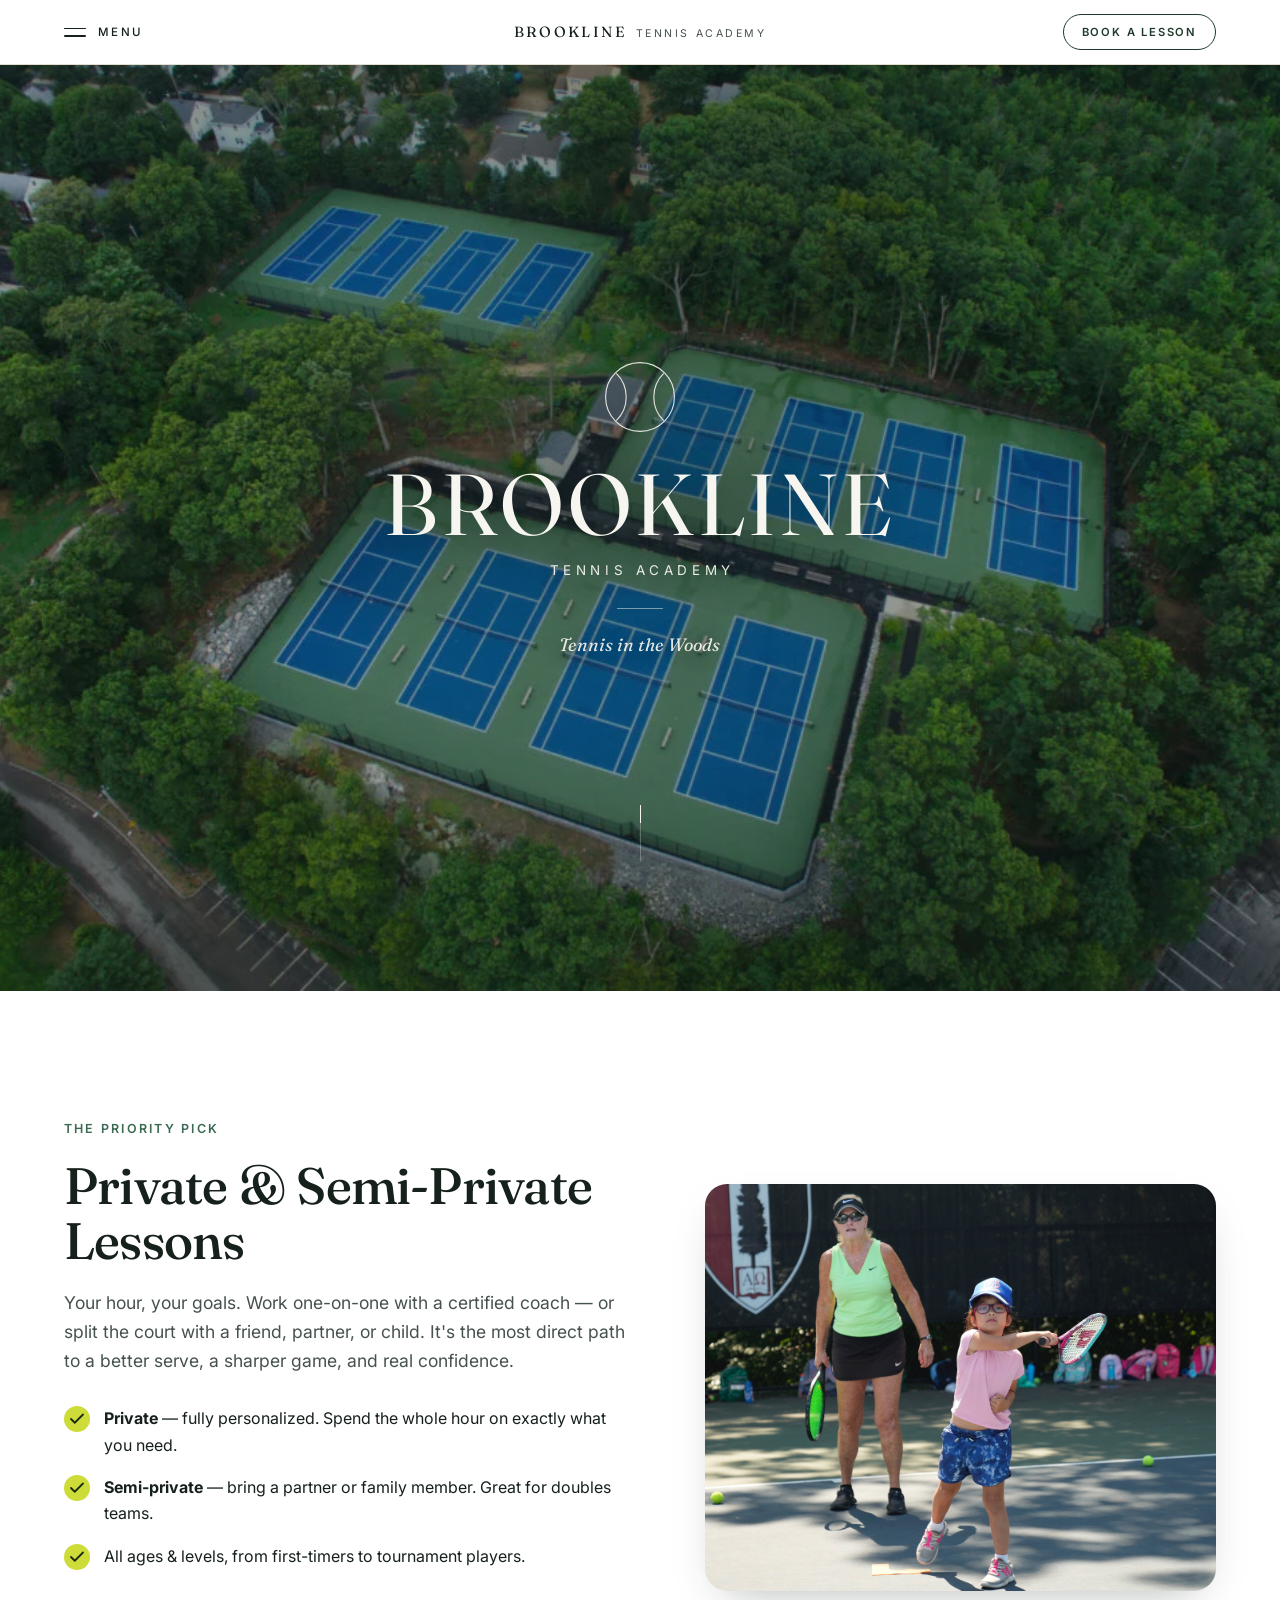
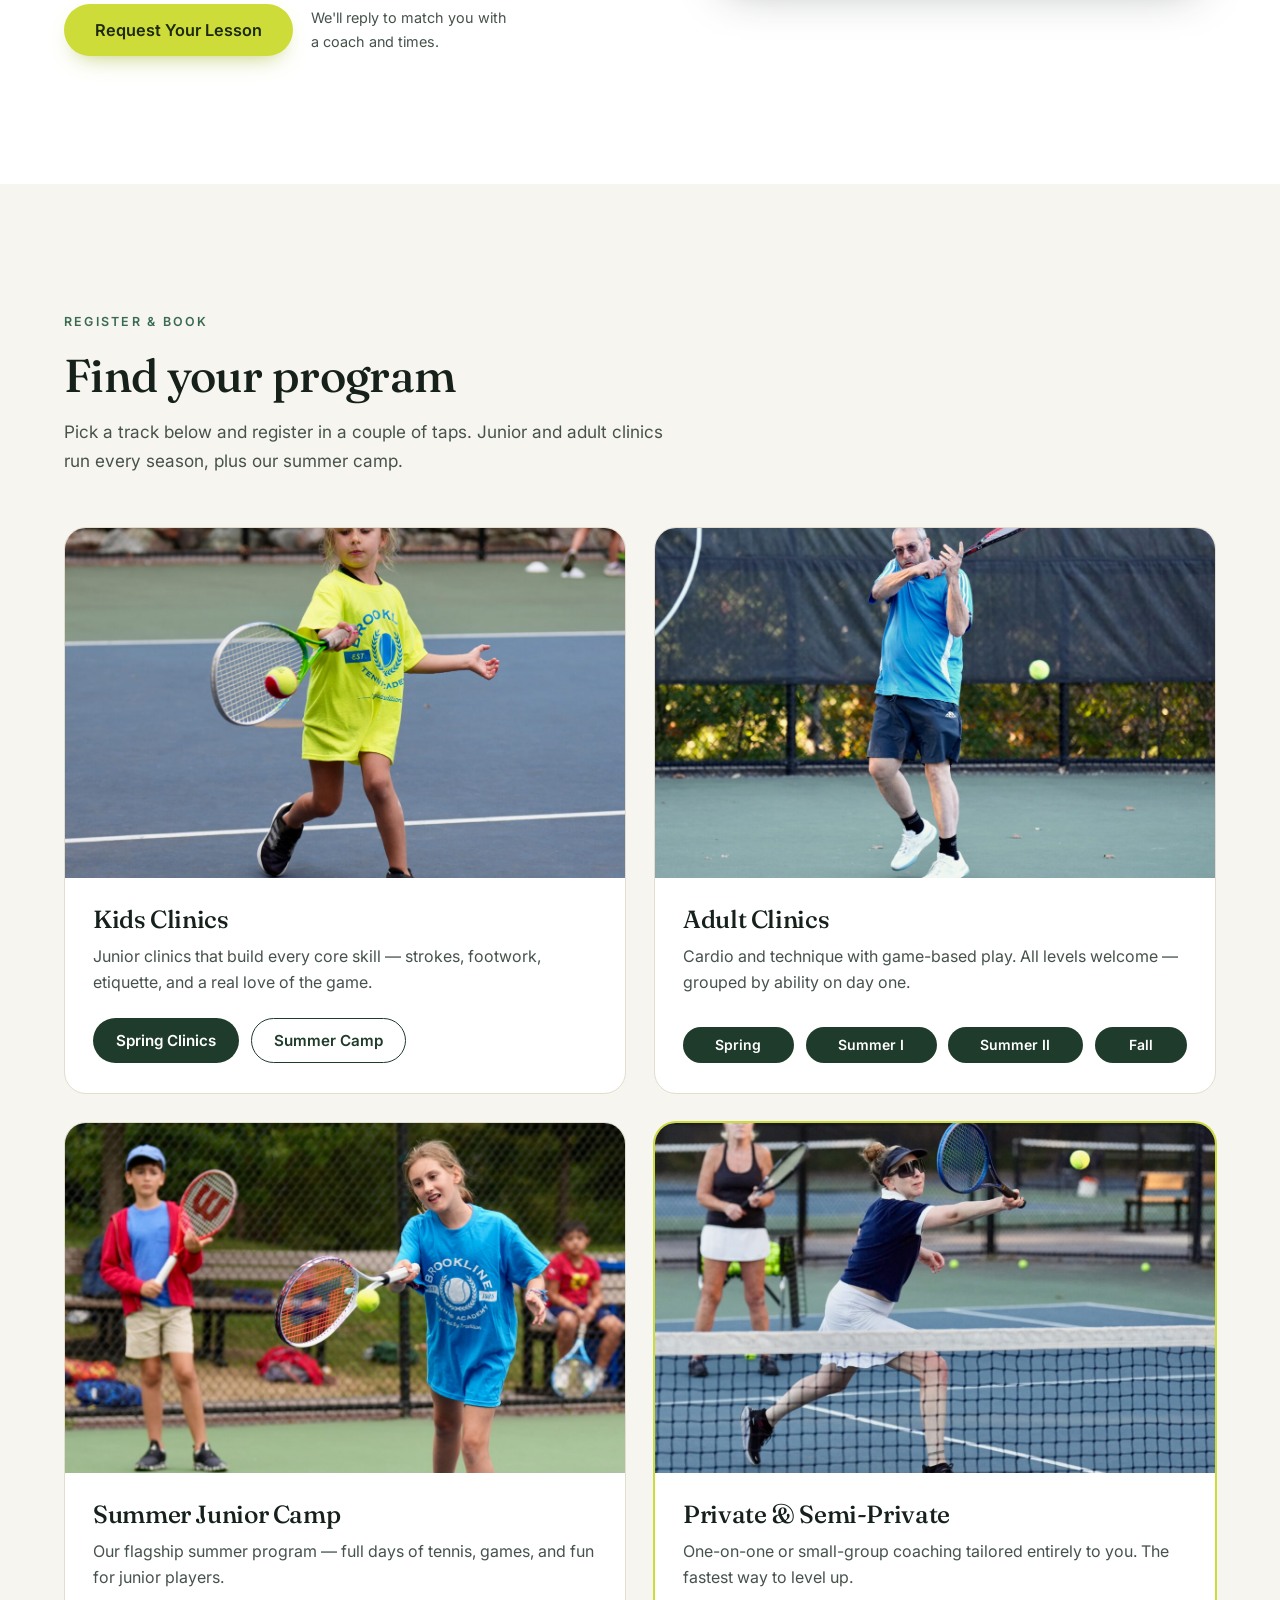
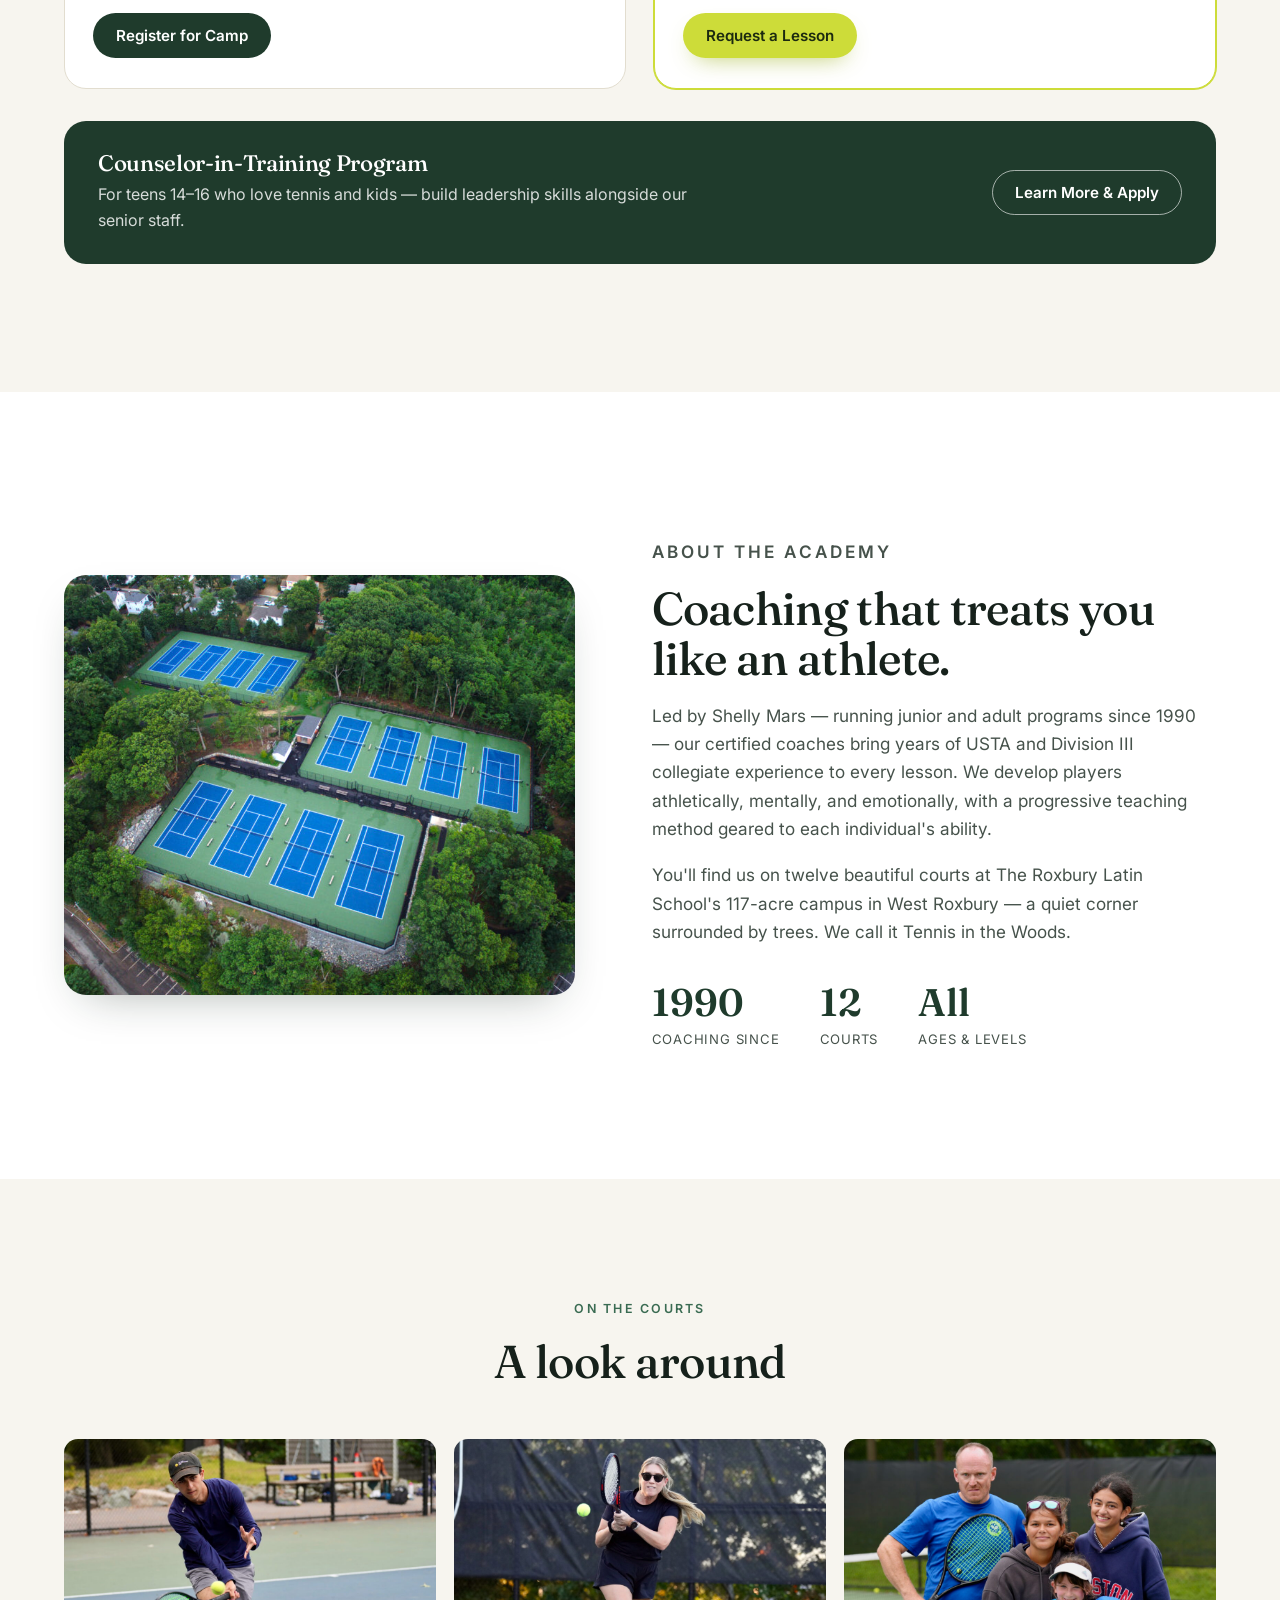
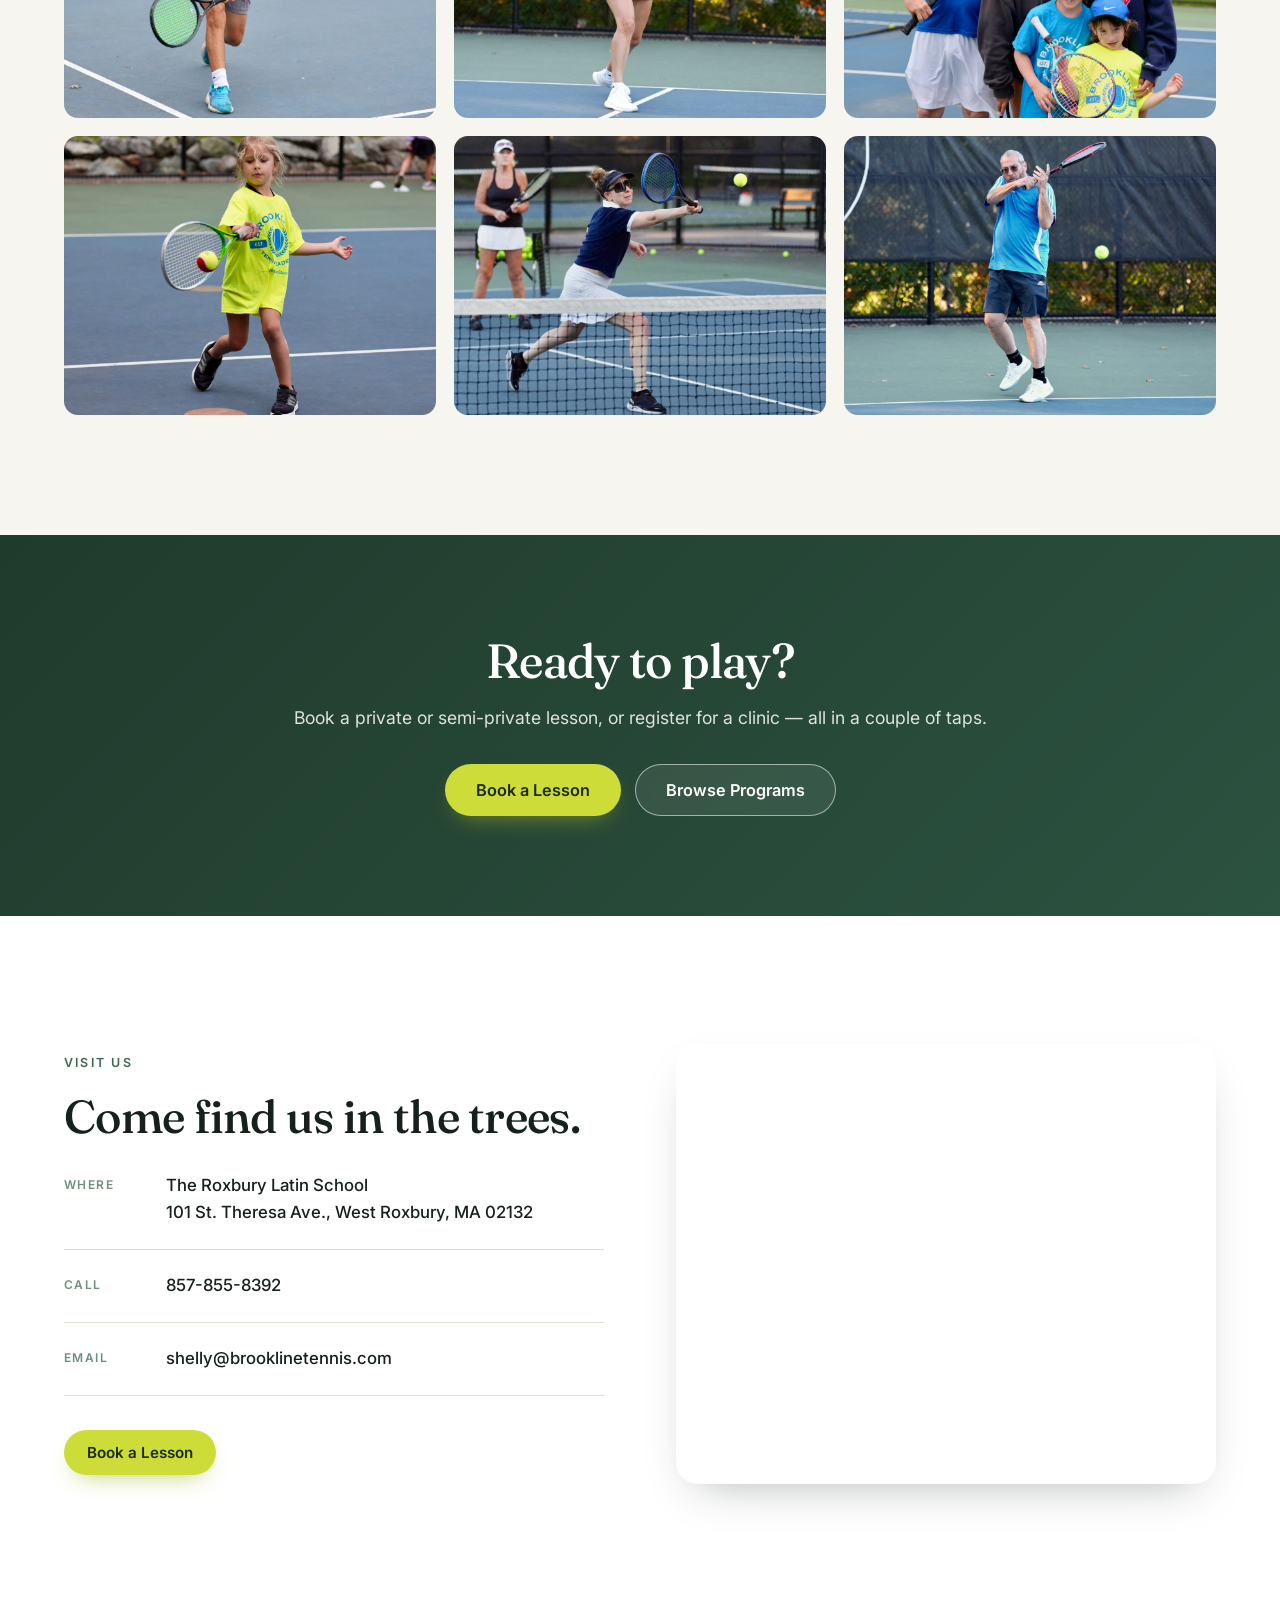
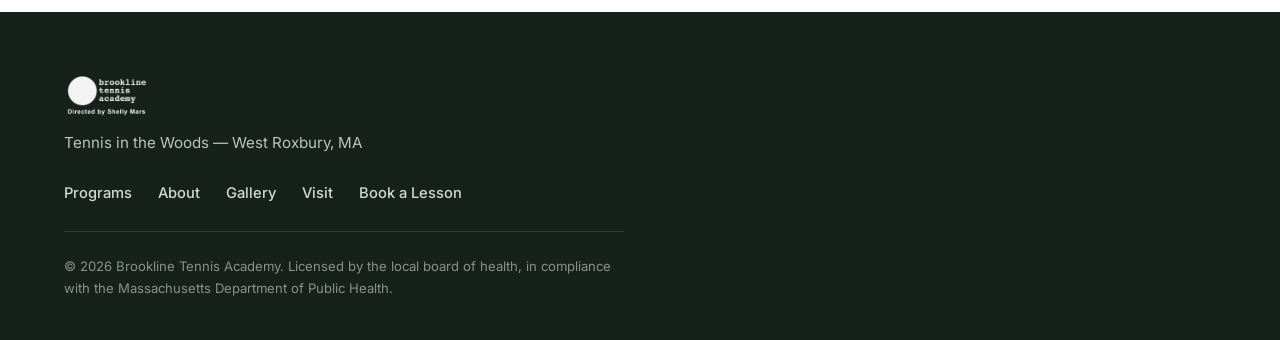
==== commit e84d97fa: "Rebuild the nav as a single Oaks Club-style bar at every width Replaces the split desktop-links/mobi" ====
--- a/index.html
+++ b/index.html
@@ -11,39 +11,45 @@
   <link href="https://fonts.googleapis.com/css2?family=Fraunces:opsz,wght@9..144,400;9..144,500;9..144,600;9..144,700&family=Inter:wght@400;500;600;700&display=swap" rel="stylesheet" />
 
   <link rel="stylesheet" href="styles.css" />
+  <noscript><style>.nav-drawer { grid-template-rows: 1fr; opacity: 1; }
+    .nav-drawer-inner { visibility: visible; }
+    .menu-btn { display: none; }</style></noscript>
 </head>
 <body>
 
   <!-- ===================== HEADER ===================== -->
   <header class="site-header" id="siteHeader">
-    <div class="wrap header-inner">
-      <a href="#top" class="brand" aria-label="Brookline Tennis Academy — home">
-        <img src="images/logo.png" alt="Brookline Tennis Academy" class="brand-logo" />
+    <div class="wrap header-bar">
+      <button class="menu-btn" id="navToggle" aria-expanded="false" aria-controls="navDrawer">
+        <span class="menu-icon" aria-hidden="true"><span></span><span></span></span>
+        <span class="menu-label">Menu</span>
+      </button>
+
+      <a href="#top" class="header-wordmark" aria-label="Brookline Tennis Academy — home">
+        <span class="hw-main">Brookline</span>
+        <span class="hw-sub">Tennis Academy</span>
       </a>
 
-      <nav class="nav" aria-label="Primary">
-        <a href="#programs">Programs</a>
-        <a href="#about">About</a>
-        <a href="#gallery">Gallery</a>
-        <a href="#visit">Visit</a>
-      </nav>
-
-      <div class="header-cta">
-        <a href="#book" class="btn btn-primary btn-sm" data-book="privateSemiPrivate">Book a Lesson</a>
-      </div>
-
-      <button class="nav-toggle" id="navToggle" aria-label="Open menu" aria-expanded="false">
-        <span></span><span></span><span></span>
-      </button>
-    </div>
-
-    <!-- mobile drawer -->
-    <div class="mobile-menu" id="mobileMenu" hidden>
-      <a href="#programs">Programs</a>
-      <a href="#about">About</a>
-      <a href="#gallery">Gallery</a>
-      <a href="#visit">Visit</a>
-      <a href="#book" class="btn btn-primary" data-book="privateSemiPrivate">Book a Lesson</a>
+      <div class="header-actions">
+        <a href="#book" class="nav-cta" data-book="privateSemiPrivate">
+          <span class="nav-cta-long">Book a Lesson</span>
+          <span class="nav-cta-short">Book</span>
+        </a>
+      </div>
+    </div>
+
+    <!-- Expands beneath the bar. Holds the whole of the navigation at every width. -->
+    <div class="nav-drawer" id="navDrawer">
+      <div class="nav-drawer-inner wrap">
+        <nav class="drawer-nav" aria-label="Primary">
+          <a href="#programs">Programs</a>
+          <a href="#book">Private Lessons</a>
+          <a href="#about">About</a>
+          <a href="#gallery">Gallery</a>
+          <a href="#visit">Visit</a>
+        </nav>
+        <a href="#book" class="drawer-cta" data-book="privateSemiPrivate">Book a Lesson</a>
+      </div>
     </div>
   </header>
 
--- a/styles.css
+++ b/styles.css
@@ -29,7 +29,7 @@
   --shadow: 0 18px 44px -22px rgba(20, 40, 30, .38);
   --shadow-sm: 0 6px 20px -12px rgba(20, 40, 30, .3);
   --ease: cubic-bezier(.22, .61, .36, 1);
-  --header-h: 74px;
+  --header-h: 64px;
 }
 
 /* ---------- Reset-ish ---------- */
@@ -118,42 +118,124 @@
 .btn-sm { padding: 10px 18px; font-size: .875rem; }
 .btn-lg { padding: 17px 30px; font-size: 1.02rem; }
 
-/* ---------- Header ---------- */
+/* ---------- Header ----------
+   A single permanent bar at every width, after theoaksclub.com: menu on the
+   left, wordmark optically centred, one action on the right. It does not
+   change on scroll — no fade-in, no shrink, no hide-on-scroll-down. All of the
+   navigation lives in the drawer, so the bar never has to grow. */
 .site-header {
   position: sticky; top: 0; z-index: 100;
-  background: rgba(247, 245, 239, .82);
-  backdrop-filter: saturate(140%) blur(12px);
-  border-bottom: 1px solid transparent;
-  transition: border-color .3s var(--ease), background .3s var(--ease), box-shadow .3s var(--ease);
-}
-.site-header.scrolled { border-color: var(--line); box-shadow: 0 6px 24px -20px rgba(20,40,30,.5); }
-.header-inner { display: flex; align-items: center; gap: 24px; height: var(--header-h); }
-.brand { display: flex; align-items: center; }
-.brand-logo { height: 42px; width: auto; }
-.nav { display: flex; gap: 30px; margin-left: 12px; }
-.nav a {
-  font-size: .93rem; font-weight: 500; color: var(--ink-soft);
-  position: relative; padding: 4px 0;
-  transition: color .2s var(--ease);
-}
-.nav a::after {
-  content: ""; position: absolute; left: 0; bottom: -2px; height: 2px; width: 0;
-  background: var(--forest); transition: width .25s var(--ease);
-}
-.nav a:hover { color: var(--forest); }
-.nav a:hover::after { width: 100%; }
-.header-cta { margin-left: auto; }
-
-.nav-toggle { display: none; }
-
-/* mobile menu */
-.mobile-menu {
-  display: none; flex-direction: column; gap: 6px;
-  padding: 14px 24px 24px; border-top: 1px solid var(--line);
-  background: var(--cream);
-}
-.mobile-menu a:not(.btn) { padding: 12px 4px; font-weight: 500; border-bottom: 1px solid var(--line); }
-.mobile-menu .btn { margin-top: 12px; }
+  background: var(--paper);
+  border-bottom: 1px solid var(--line);
+}
+.header-bar {
+  display: grid;
+  grid-template-columns: 1fr auto 1fr;  /* keeps the wordmark centred on the page,
+                                           not centred between the side items */
+  align-items: center;
+  height: var(--header-h);
+}
+
+/* --- menu button --- */
+.menu-btn {
+  justify-self: start;
+  display: inline-flex; align-items: center; gap: 12px;
+  height: 44px; padding: 0 6px 0 0;     /* 44px touch target, flush to the gutter */
+  background: none; border: 0; cursor: pointer;
+  color: var(--ink);
+  font-family: var(--sans);
+  font-size: .72rem; font-weight: 500;
+  letter-spacing: .2em; text-transform: uppercase;
+}
+.menu-btn:focus-visible { outline: 3px solid var(--forest-600); outline-offset: 3px; }
+.menu-icon { display: block; width: 22px; }
+.menu-icon span {
+  display: block; height: 1.5px; background: currentColor; border-radius: 2px;
+  transition: transform .28s var(--ease), opacity .2s var(--ease);
+}
+.menu-icon span:first-child { margin-bottom: 6px; }
+.menu-btn[aria-expanded="true"] .menu-icon span:first-child { transform: translateY(3.75px) rotate(45deg); }
+.menu-btn[aria-expanded="true"] .menu-icon span:last-child  { transform: translateY(-3.75px) rotate(-45deg); }
+
+/* --- centred wordmark --- */
+.header-wordmark {
+  grid-column: 2;
+  display: flex; align-items: baseline; gap: .6em;
+  font-family: var(--serif);
+  font-weight: 400;
+  font-size: clamp(.78rem, 1.5vw, .92rem);
+  letter-spacing: .16em;
+  text-transform: uppercase;
+  color: var(--ink);
+  white-space: nowrap;
+}
+.hw-sub {
+  font-family: var(--sans);
+  font-size: .72em;
+  letter-spacing: .24em;
+  color: var(--ink-soft);
+}
+
+/* --- right-hand action --- */
+.header-actions { justify-self: end; }
+.nav-cta {
+  display: inline-flex; align-items: center; justify-content: center;
+  min-height: 36px; padding: 0 18px;
+  border: 1px solid var(--forest);
+  border-radius: 999px;
+  font-family: var(--sans);
+  font-size: .7rem; font-weight: 600;
+  letter-spacing: .16em; text-transform: uppercase;
+  color: var(--forest);
+  transition: background .22s var(--ease), color .22s var(--ease);
+}
+.nav-cta:hover { background: var(--forest); color: var(--paper); }
+.nav-cta:focus-visible { outline: 3px solid var(--forest-600); outline-offset: 3px; }
+.nav-cta-short { display: none; }
+
+/* --- drawer --- */
+.nav-drawer {
+  display: grid;
+  grid-template-rows: 0fr;              /* 0fr -> 1fr animates to content height */
+  background: var(--forest);
+  opacity: 0;
+  transition: grid-template-rows .3s var(--ease), opacity .3s var(--ease);
+}
+.nav-drawer.is-open { grid-template-rows: 1fr; opacity: 1; }
+/* visibility (not just height) so collapsed links leave the tab order and the
+   accessibility tree; delayed on close so it doesn't blink out mid-transition */
+.nav-drawer-inner {
+  overflow: hidden;
+  visibility: hidden;
+  transition: visibility 0s linear .3s;
+}
+.nav-drawer.is-open .nav-drawer-inner { visibility: visible; transition-delay: 0s; }
+
+.drawer-nav { display: flex; flex-wrap: wrap; gap: 8px 44px; padding: 26px 0 30px; }
+.drawer-nav a {
+  position: relative;
+  padding: 8px 0;
+  font-family: var(--sans);
+  font-size: .78rem; font-weight: 500;
+  letter-spacing: .22em; text-transform: uppercase;
+  color: var(--cream);
+}
+.drawer-nav a::after {
+  content: ""; position: absolute; left: 0; bottom: 2px;
+  width: 0; height: 1px; background: var(--optic);
+  transition: width .25s var(--ease);
+}
+.drawer-nav a:hover::after, .drawer-nav a:focus-visible::after { width: 100%; }
+.drawer-nav a:focus-visible { outline: 3px solid var(--optic); outline-offset: 4px; }
+
+.drawer-cta {
+  display: none;                        /* the bar already carries it on desktop */
+}
+
+@media (prefers-reduced-motion: reduce) {
+  .nav-drawer { transition: none; }
+  .menu-icon span { transition: none; }
+}
 
 /* ---------- Hero ----------
    Full-bleed cross-fading slideshow behind a single centered seal.
@@ -538,18 +620,24 @@
 }
 
 @media (max-width: 780px) {
-  .nav, .header-cta { display: none; }
-  .nav-toggle {
-    display: flex; flex-direction: column; justify-content: center; gap: 5px;
-    margin-left: auto; width: 44px; height: 44px; background: none; border: 0; cursor: pointer;
+  :root { --header-h: 58px; }
+  .menu-label { display: none; }        /* icon only; the button keeps its label via aria */
+  .hw-sub { display: none; }            /* "Brookline" alone still reads as the mark */
+  .nav-cta-long { display: none; }
+  .nav-cta-short { display: inline; }
+  .nav-cta { padding: 0 14px; letter-spacing: .12em; }
+
+  .drawer-nav { flex-direction: column; gap: 0; padding: 14px 0 0; }
+  .drawer-nav a { padding: 13px 0; border-bottom: 1px solid rgba(247,245,239,.14); }
+  .drawer-nav a::after { display: none; }
+  .drawer-cta {
+    display: inline-flex; align-items: center; justify-content: center;
+    min-height: 48px; padding: 0 24px; border-radius: 999px;
+    background: var(--optic); color: #1c2a10;
+    font-size: .8rem; font-weight: 600; letter-spacing: .14em; text-transform: uppercase;
+    margin: 20px 0 26px;
   }
-  .nav-toggle span { display: block; height: 2px; width: 24px; background: var(--ink); border-radius: 2px; transition: transform .25s var(--ease), opacity .2s var(--ease); }
-  .nav-toggle[aria-expanded="true"] span:nth-child(1) { transform: translateY(7px) rotate(45deg); }
-  .nav-toggle[aria-expanded="true"] span:nth-child(2) { opacity: 0; }
-  .nav-toggle[aria-expanded="true"] span:nth-child(3) { transform: translateY(-7px) rotate(-45deg); }
-  .mobile-menu:not([hidden]) { display: flex; }
-
-  :root { --header-h: 64px; }
+
   .hero { height: calc(100svh - var(--header-h) + 5vh); }
   .hero-cue { bottom: calc(5vh + clamp(20px, 3vh, 34px)); }
   .hero-seal { transform: none; }
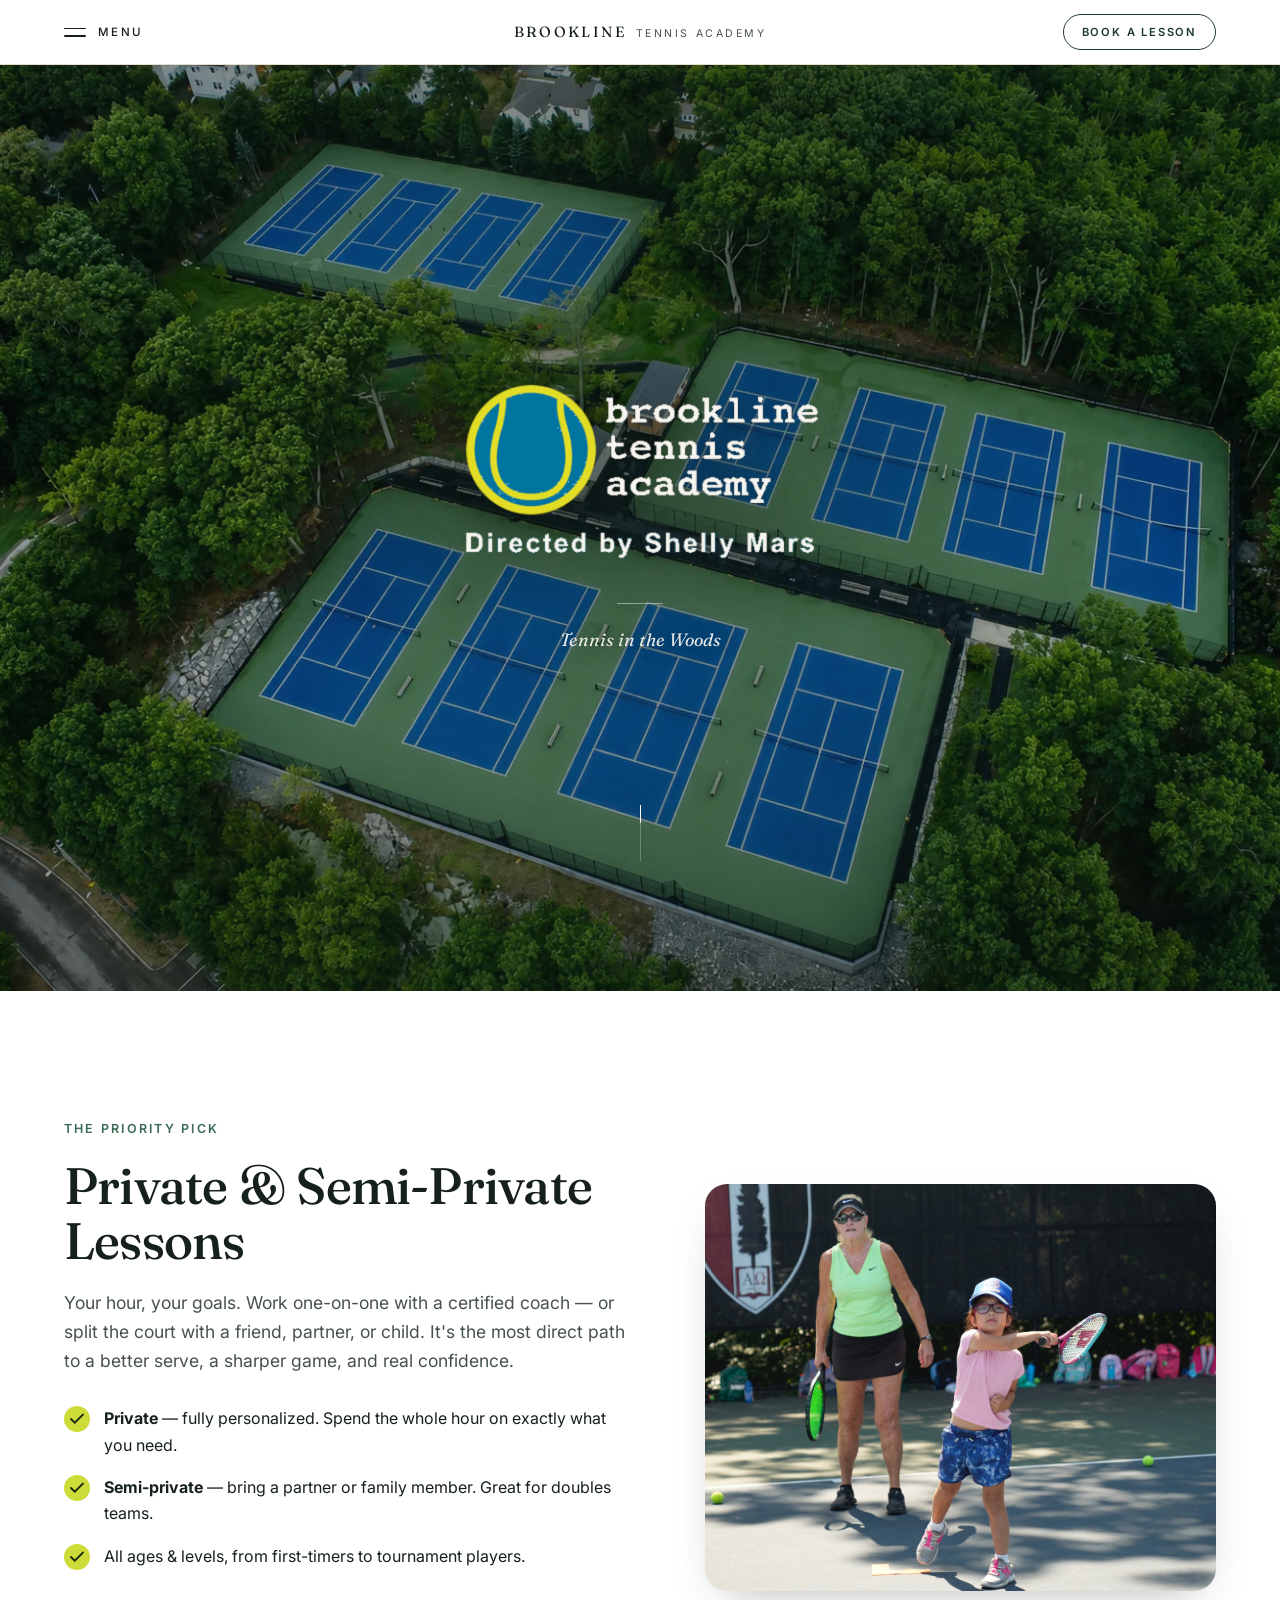
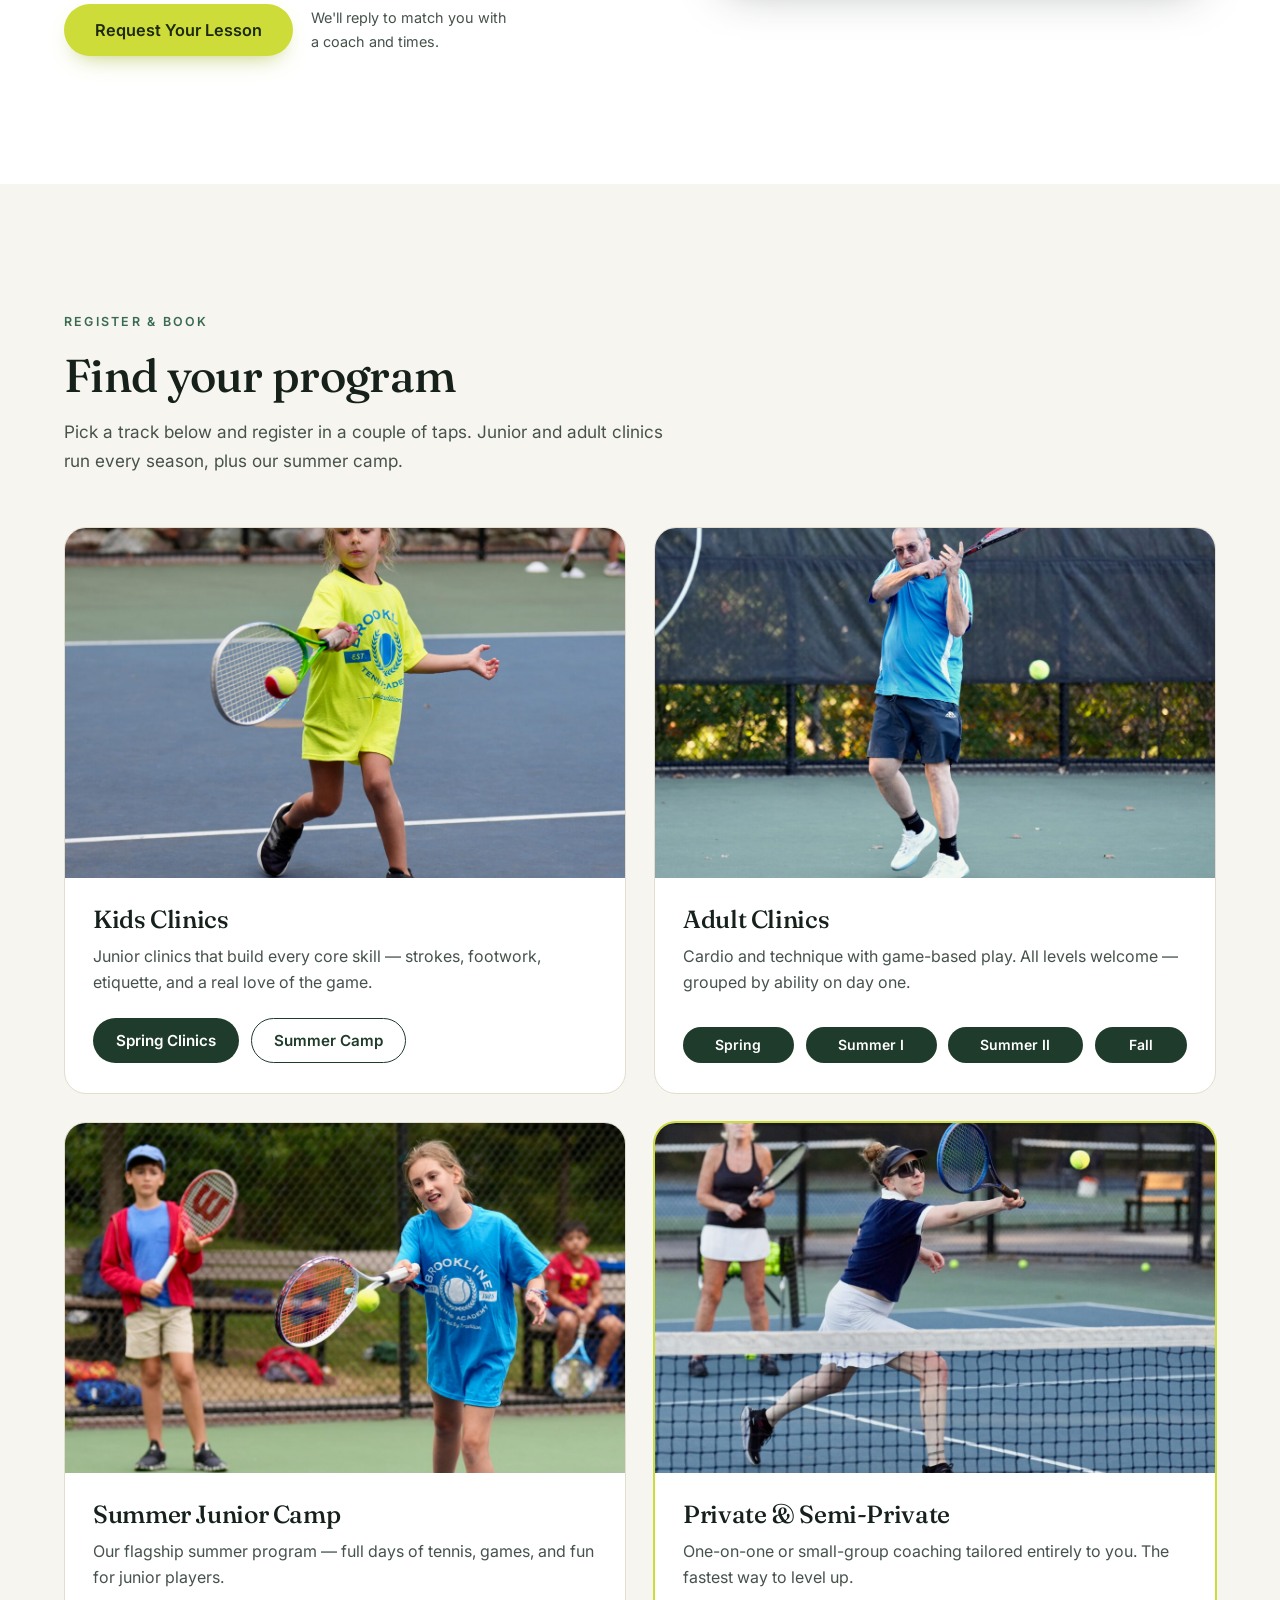
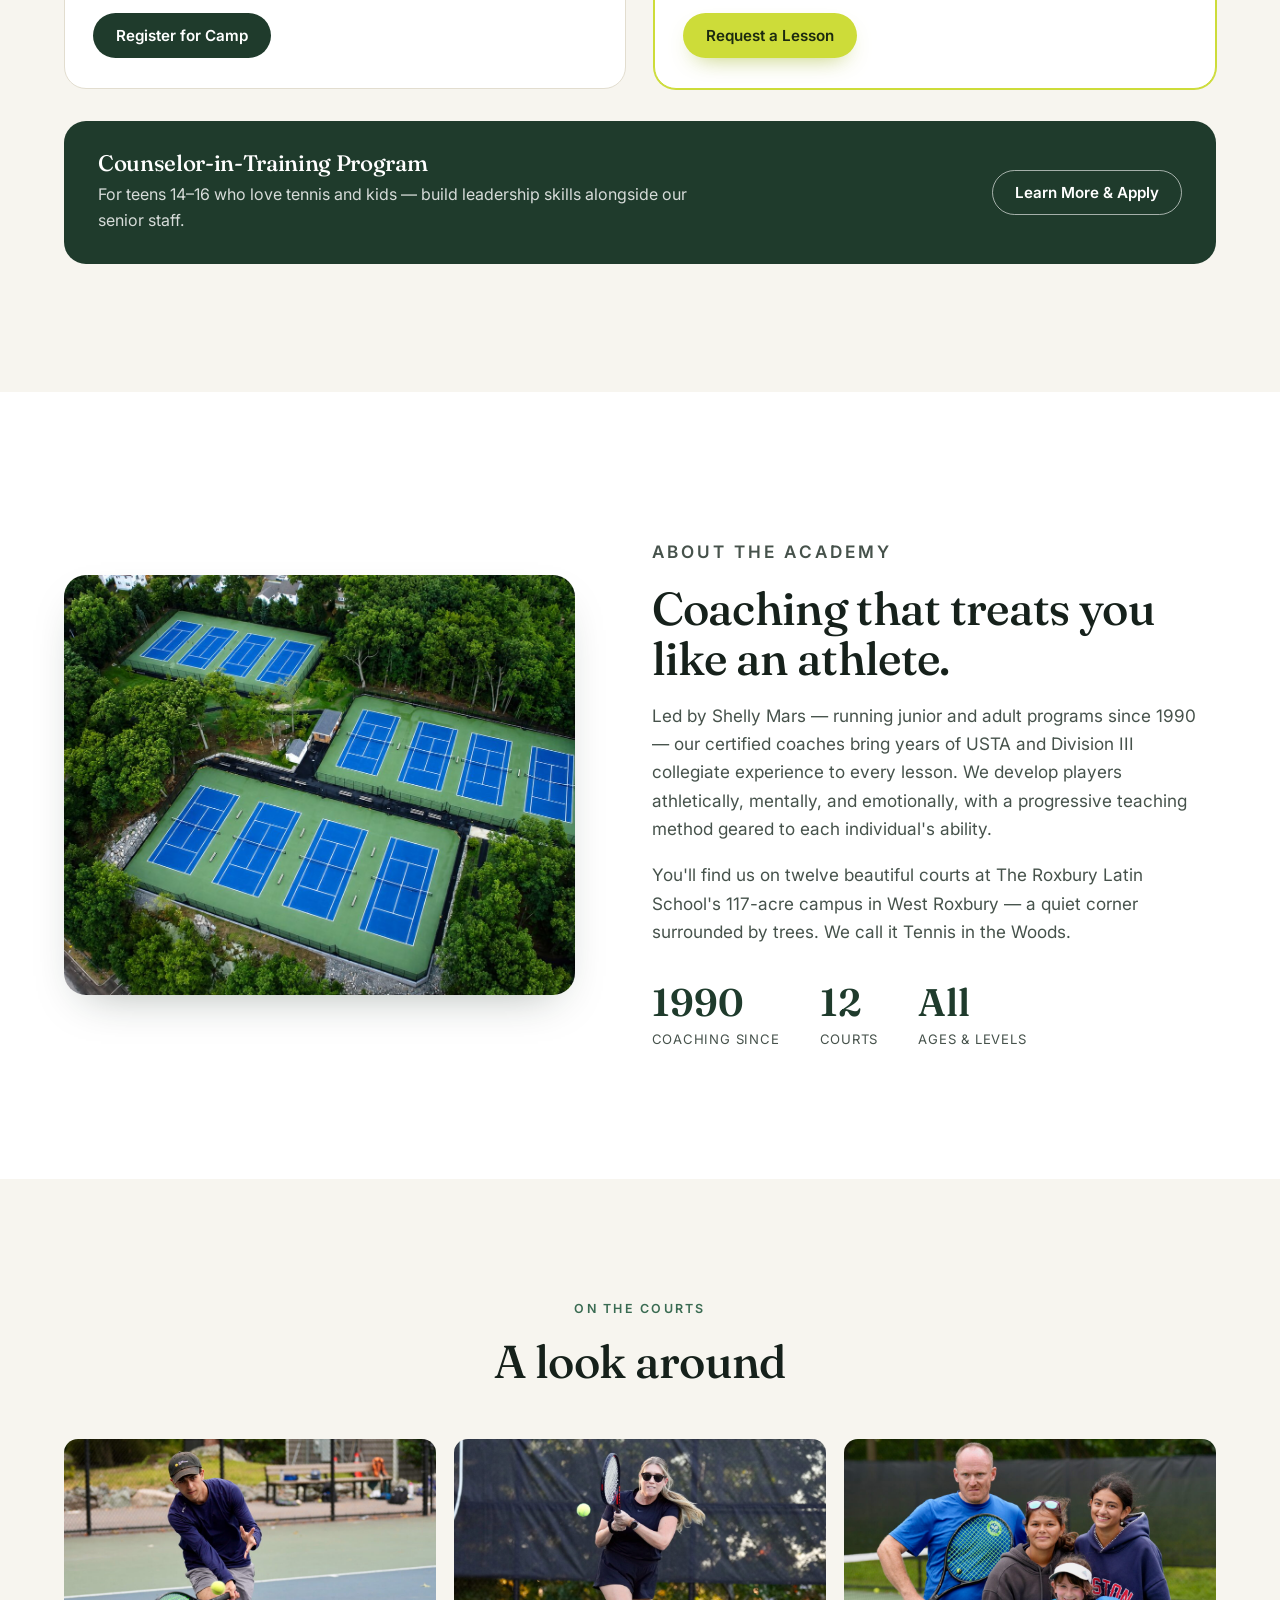
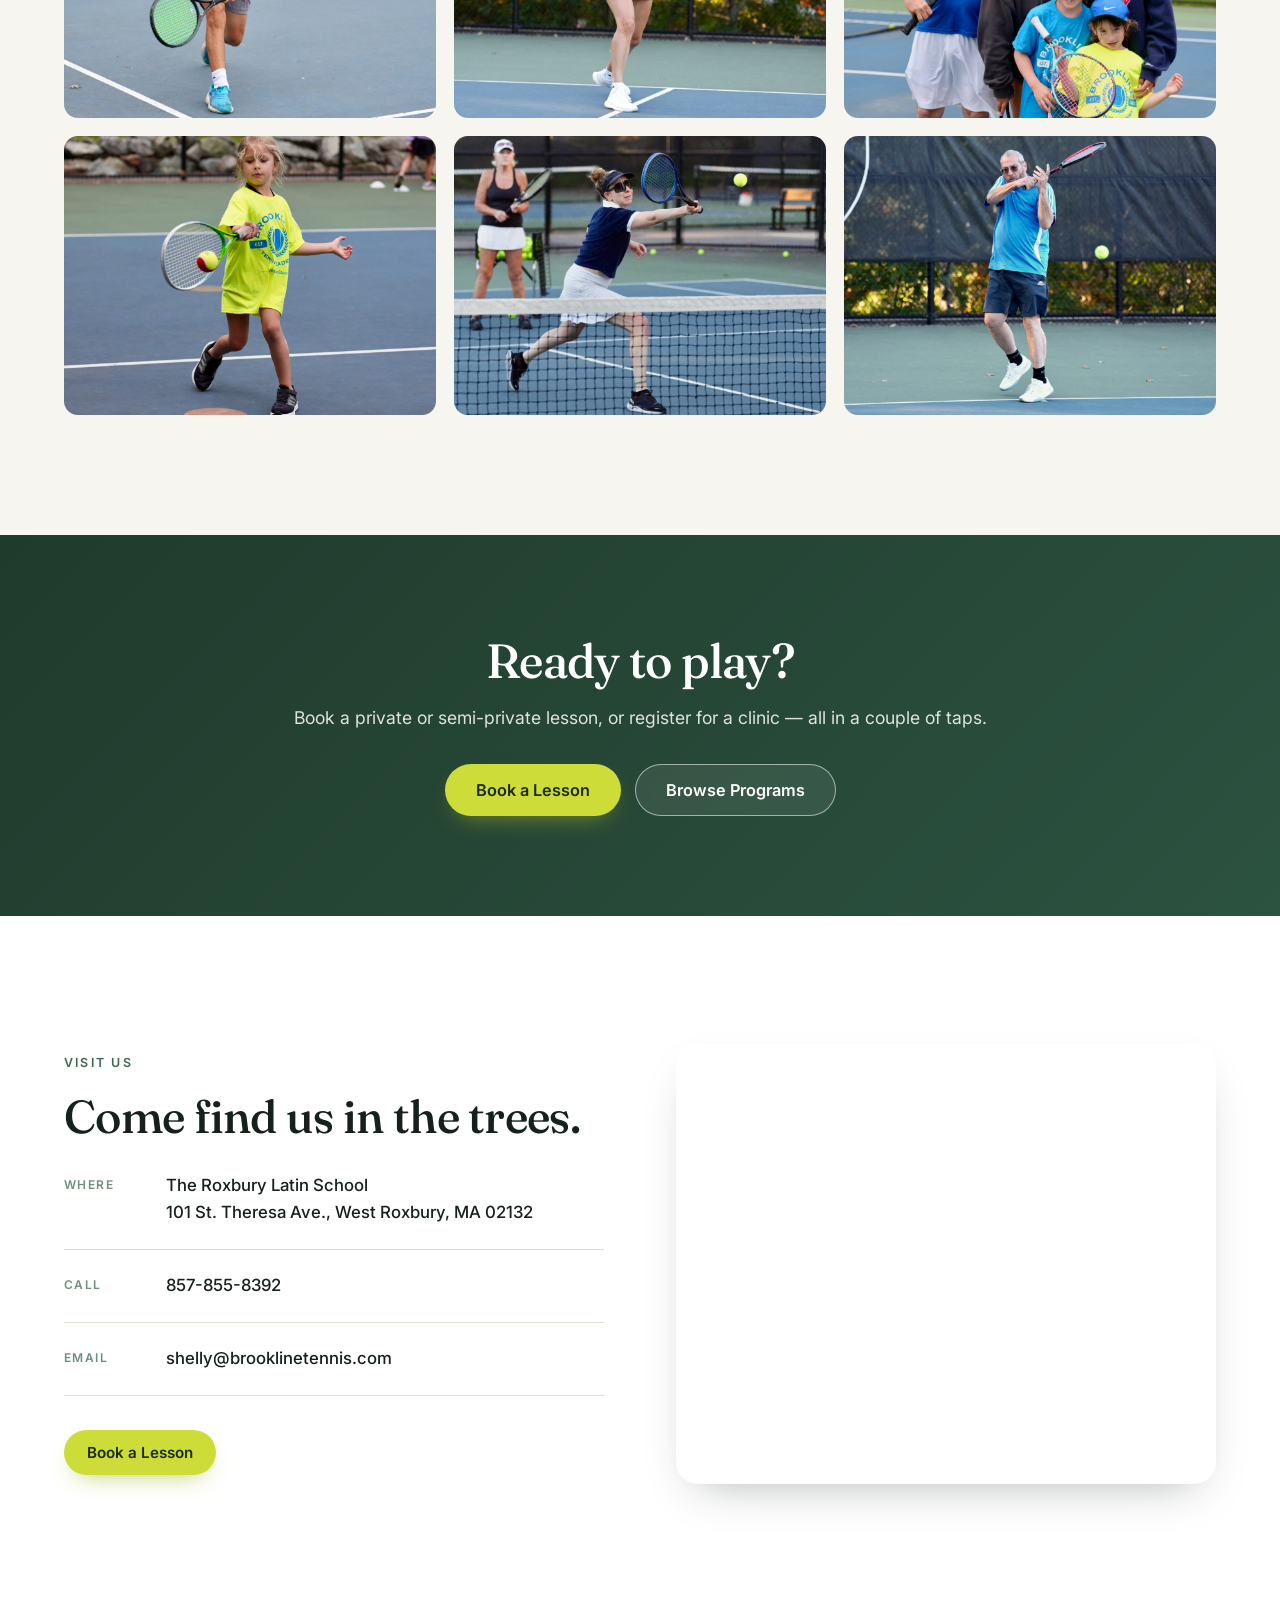
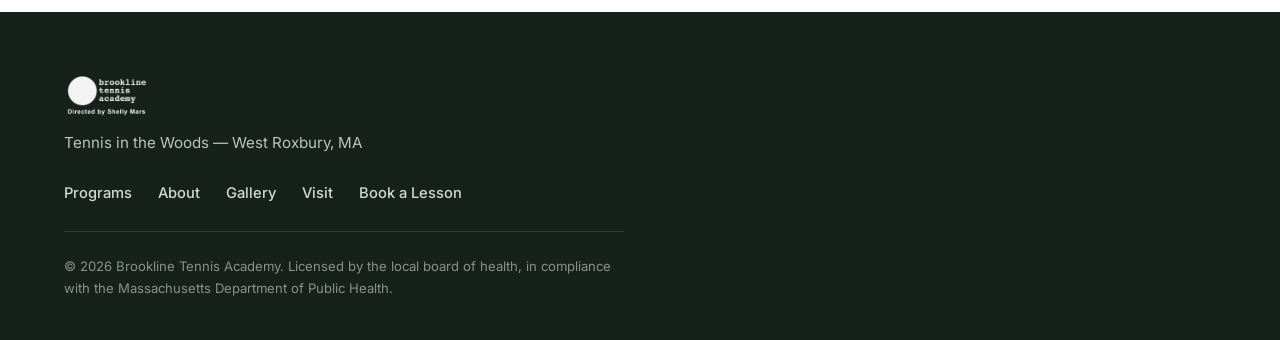
==== commit 77bfbe53: "Use the real logo as the hero centrepiece Replaces the SVG tennis emblem and the typographic BROOKLI" ====
--- a/index.html
+++ b/index.html
@@ -67,15 +67,12 @@
     <div class="hero-scrim" aria-hidden="true"></div>
 
     <div class="hero-seal">
-      <svg class="hero-mark" viewBox="0 0 100 100" aria-hidden="true" focusable="false">
-        <circle cx="50" cy="50" r="46.5" />
-        <path d="M18 18a45 45 0 0 1 0 64" />
-        <path d="M82 18a45 45 0 0 0 0 64" />
-      </svg>
-
       <h1 class="hero-wordmark">
-        <span class="hero-word">Brookline</span>
-        <span class="hero-sub-word">Tennis Academy</span>
+        <!-- Reversed (knocked-out) logo: the stock logo.png sets the name in
+             black, which disappears against the hero photography. -->
+        <img class="hero-logo" src="images/logo-reverse.png"
+             alt="Brookline Tennis Academy" width="800" height="432"
+             fetchpriority="high" />
       </h1>
 
       <span class="hero-rule" aria-hidden="true"></span>
--- a/styles.css
+++ b/styles.css
@@ -283,38 +283,11 @@
   padding: 0 24px;
   transform: translateY(-2vh);
 }
-.hero-mark {
-  width: clamp(54px, 6vw, 74px);
+.hero-wordmark { margin: 0; line-height: 0; }
+.hero-logo {
+  width: clamp(258px, 30vw, 420px);
   height: auto;
-  margin-bottom: clamp(22px, 3vh, 34px);
-  fill: none;
-  stroke: var(--cream);
-  stroke-width: 1.5;
-  opacity: .9;
-}
-.hero-wordmark {
-  margin: 0;
-  display: flex; flex-direction: column; align-items: center;
-  gap: clamp(14px, 1.8vh, 20px);
-  text-shadow: 0 2px 34px rgba(8, 20, 14, .42);
-}
-.hero-word {
-  font-family: var(--serif);
-  font-weight: 400;
-  font-size: clamp(2.6rem, 7.4vw, 5.4rem);
-  line-height: 1;
-  letter-spacing: .04em;
-  text-transform: uppercase;
-}
-.hero-sub-word {
-  font-family: var(--sans);
-  font-weight: 400;
-  font-size: clamp(.68rem, 1.15vw, .84rem);
-  line-height: 1;
-  letter-spacing: .34em;
-  text-indent: .34em; /* balance the trailing tracking so it stays optically centred */
-  text-transform: uppercase;
-  color: rgba(247, 245, 239, .95);
+  filter: drop-shadow(0 4px 30px rgba(8, 20, 14, .45));
 }
 .hero-rule {
   display: block;
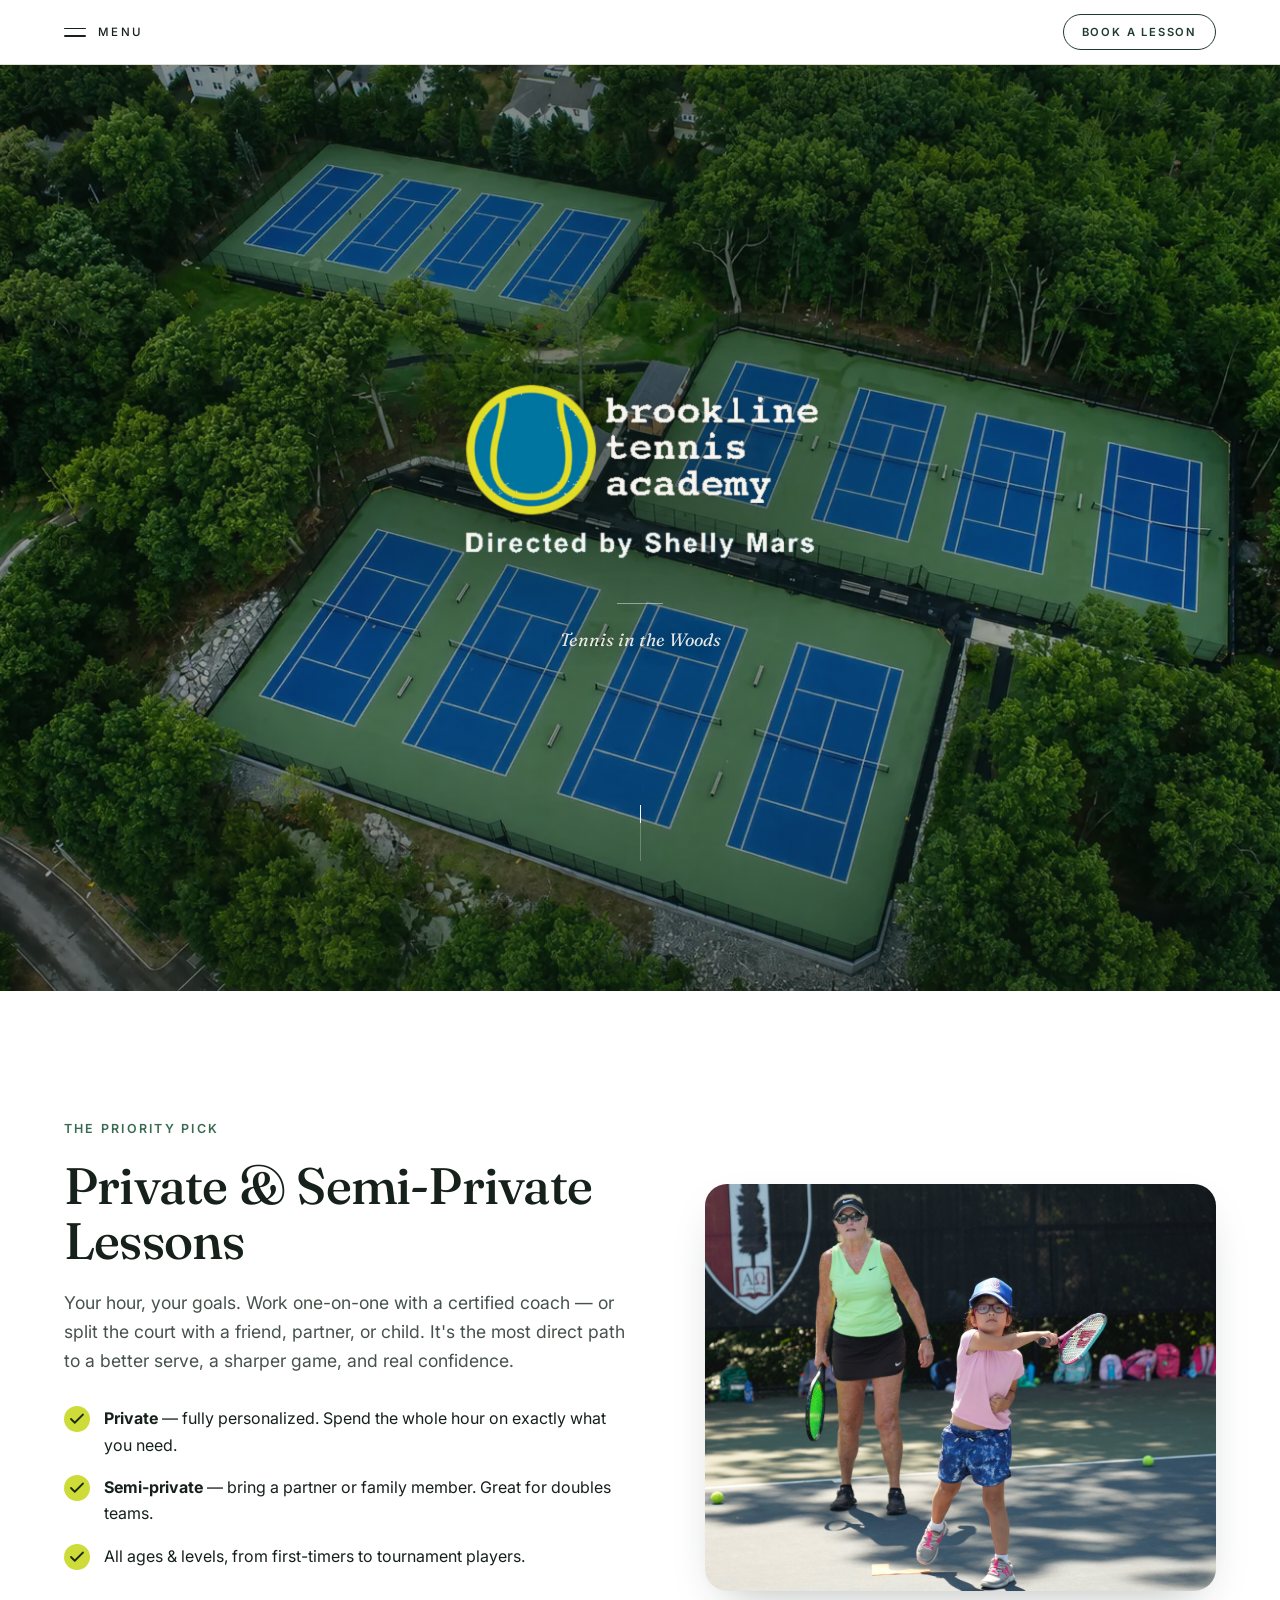
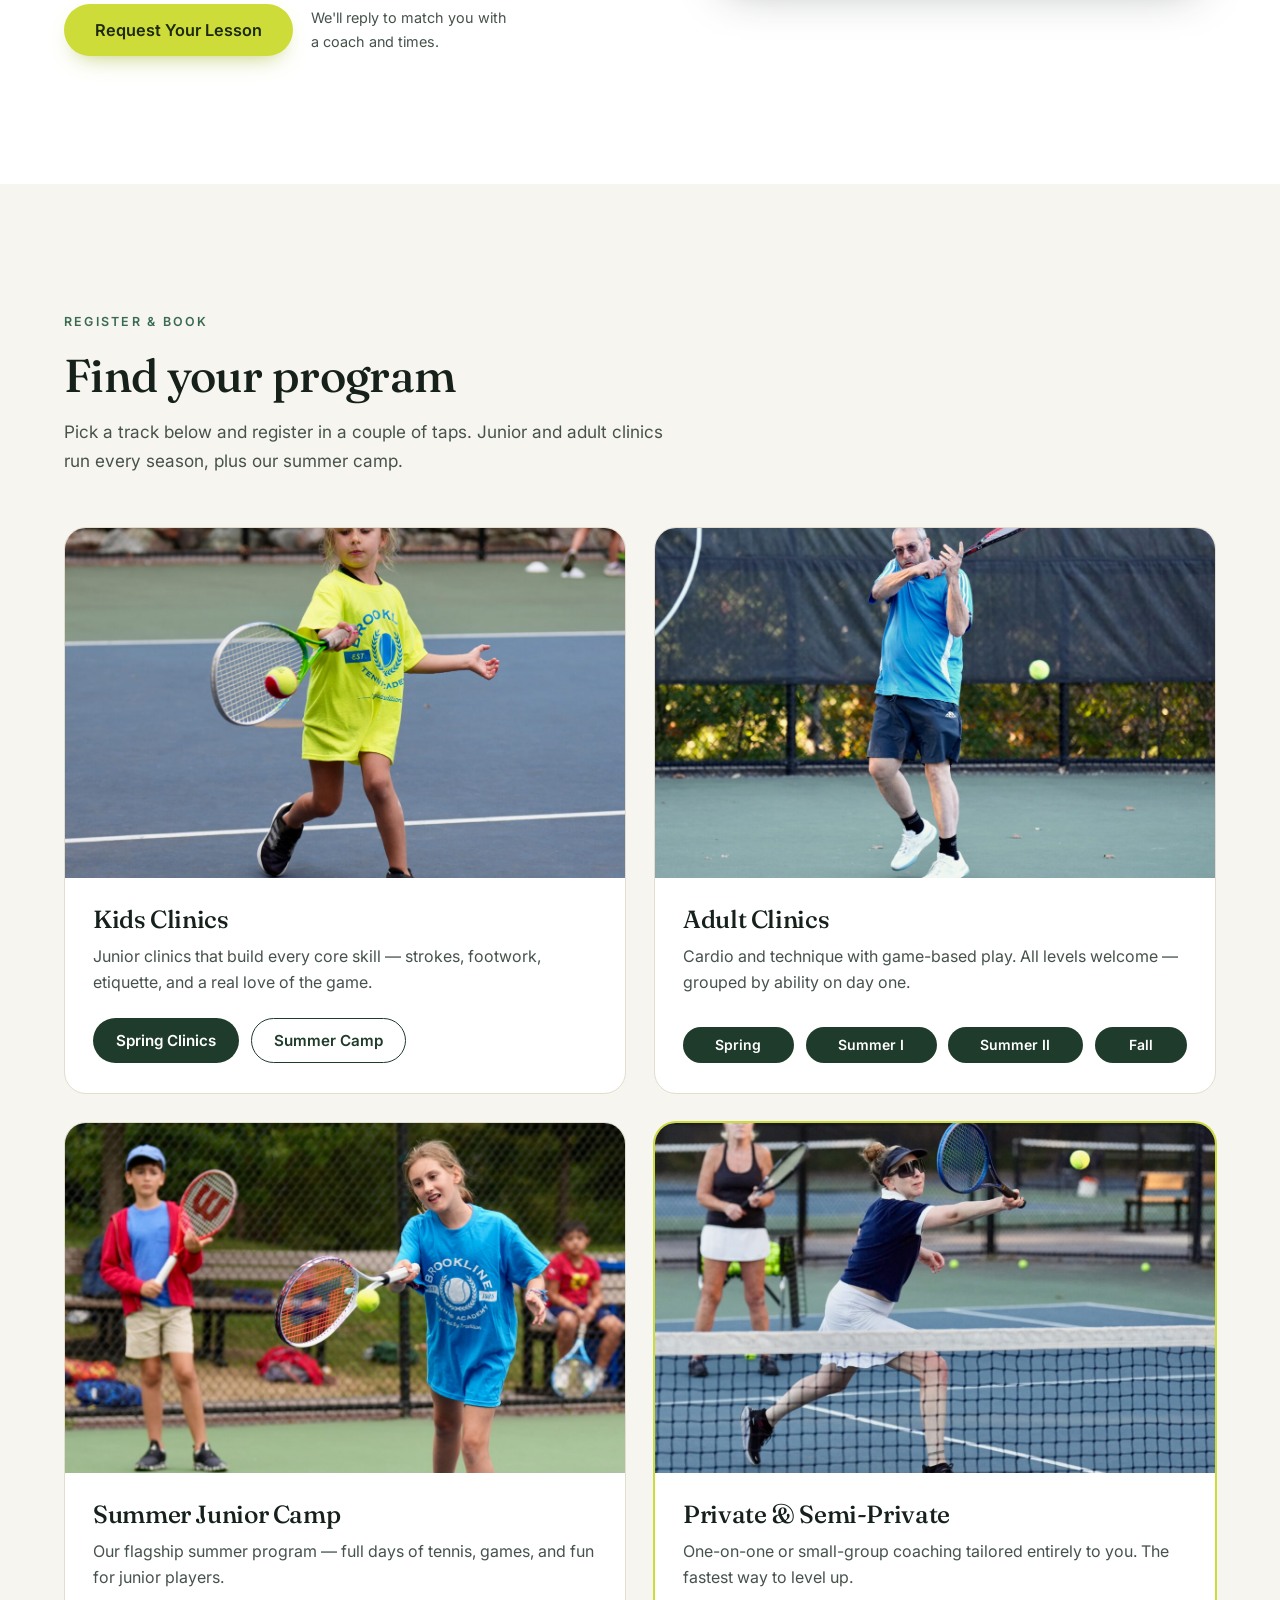
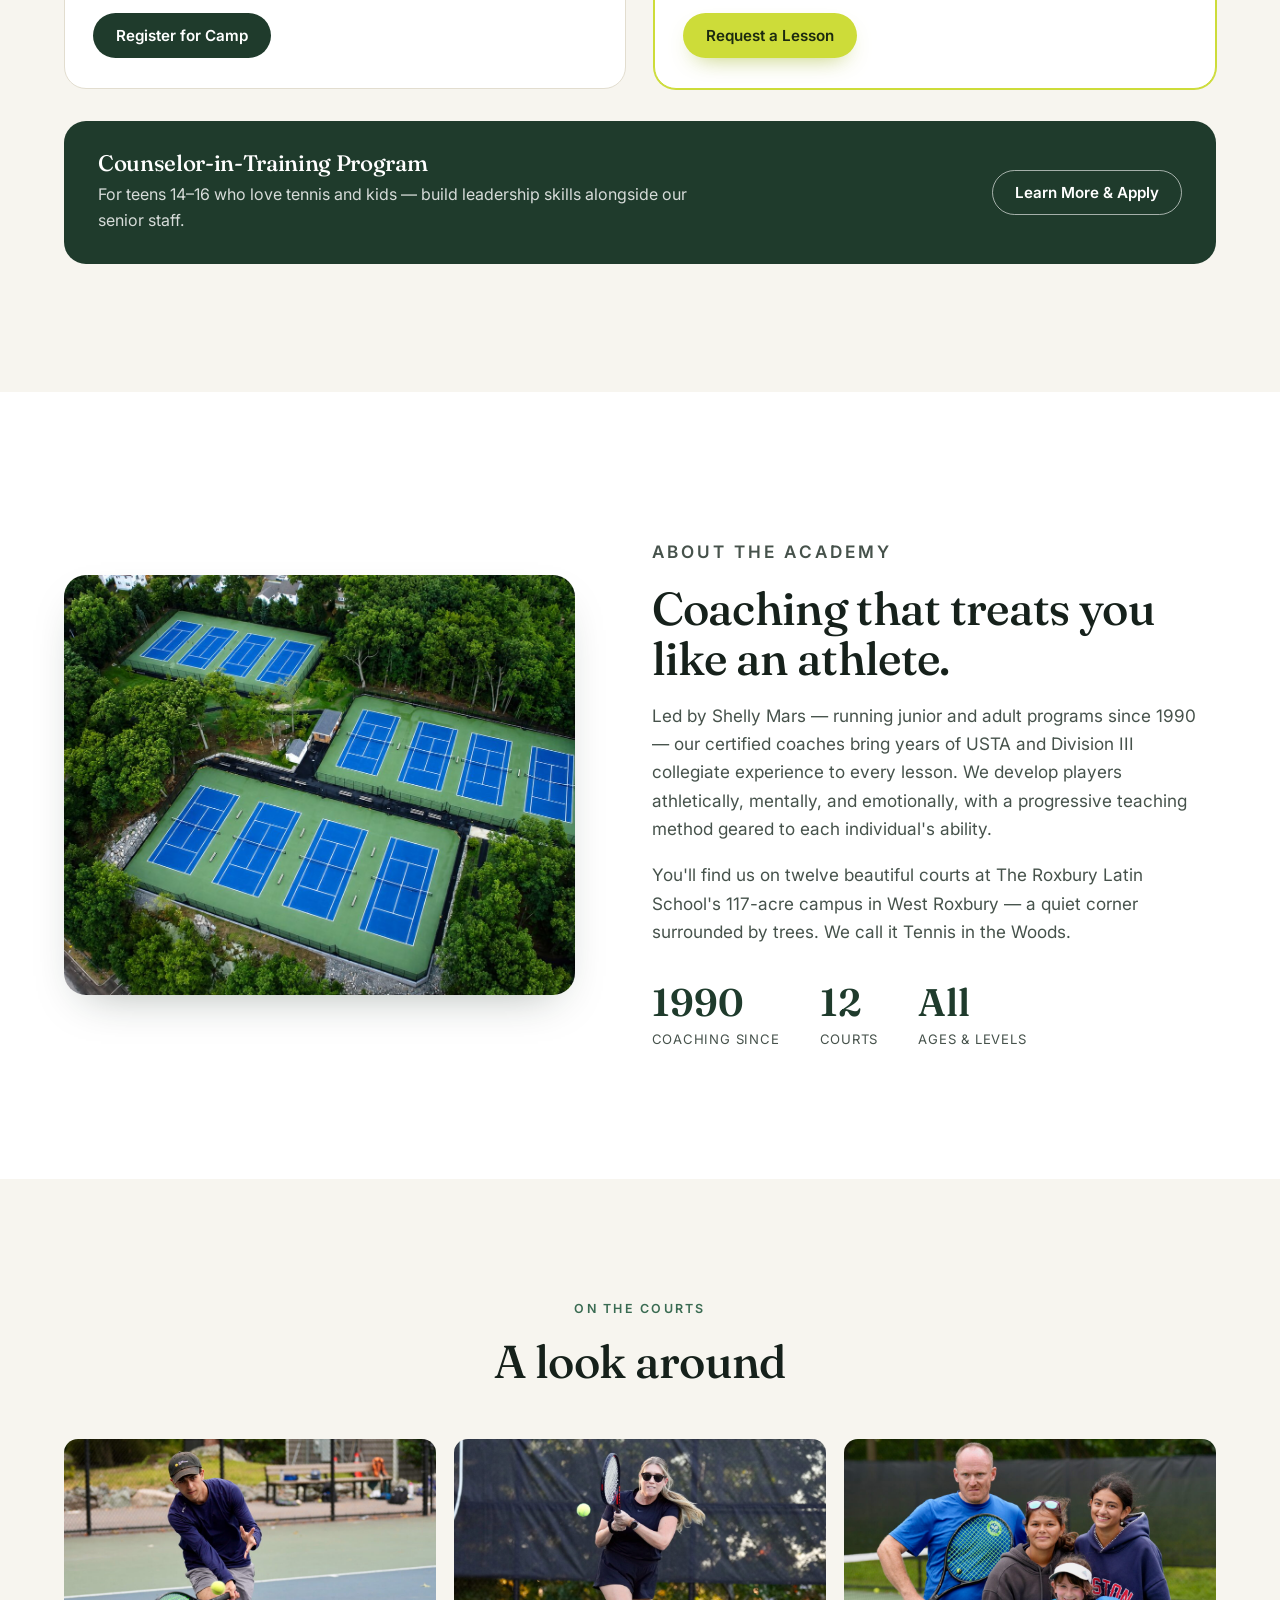
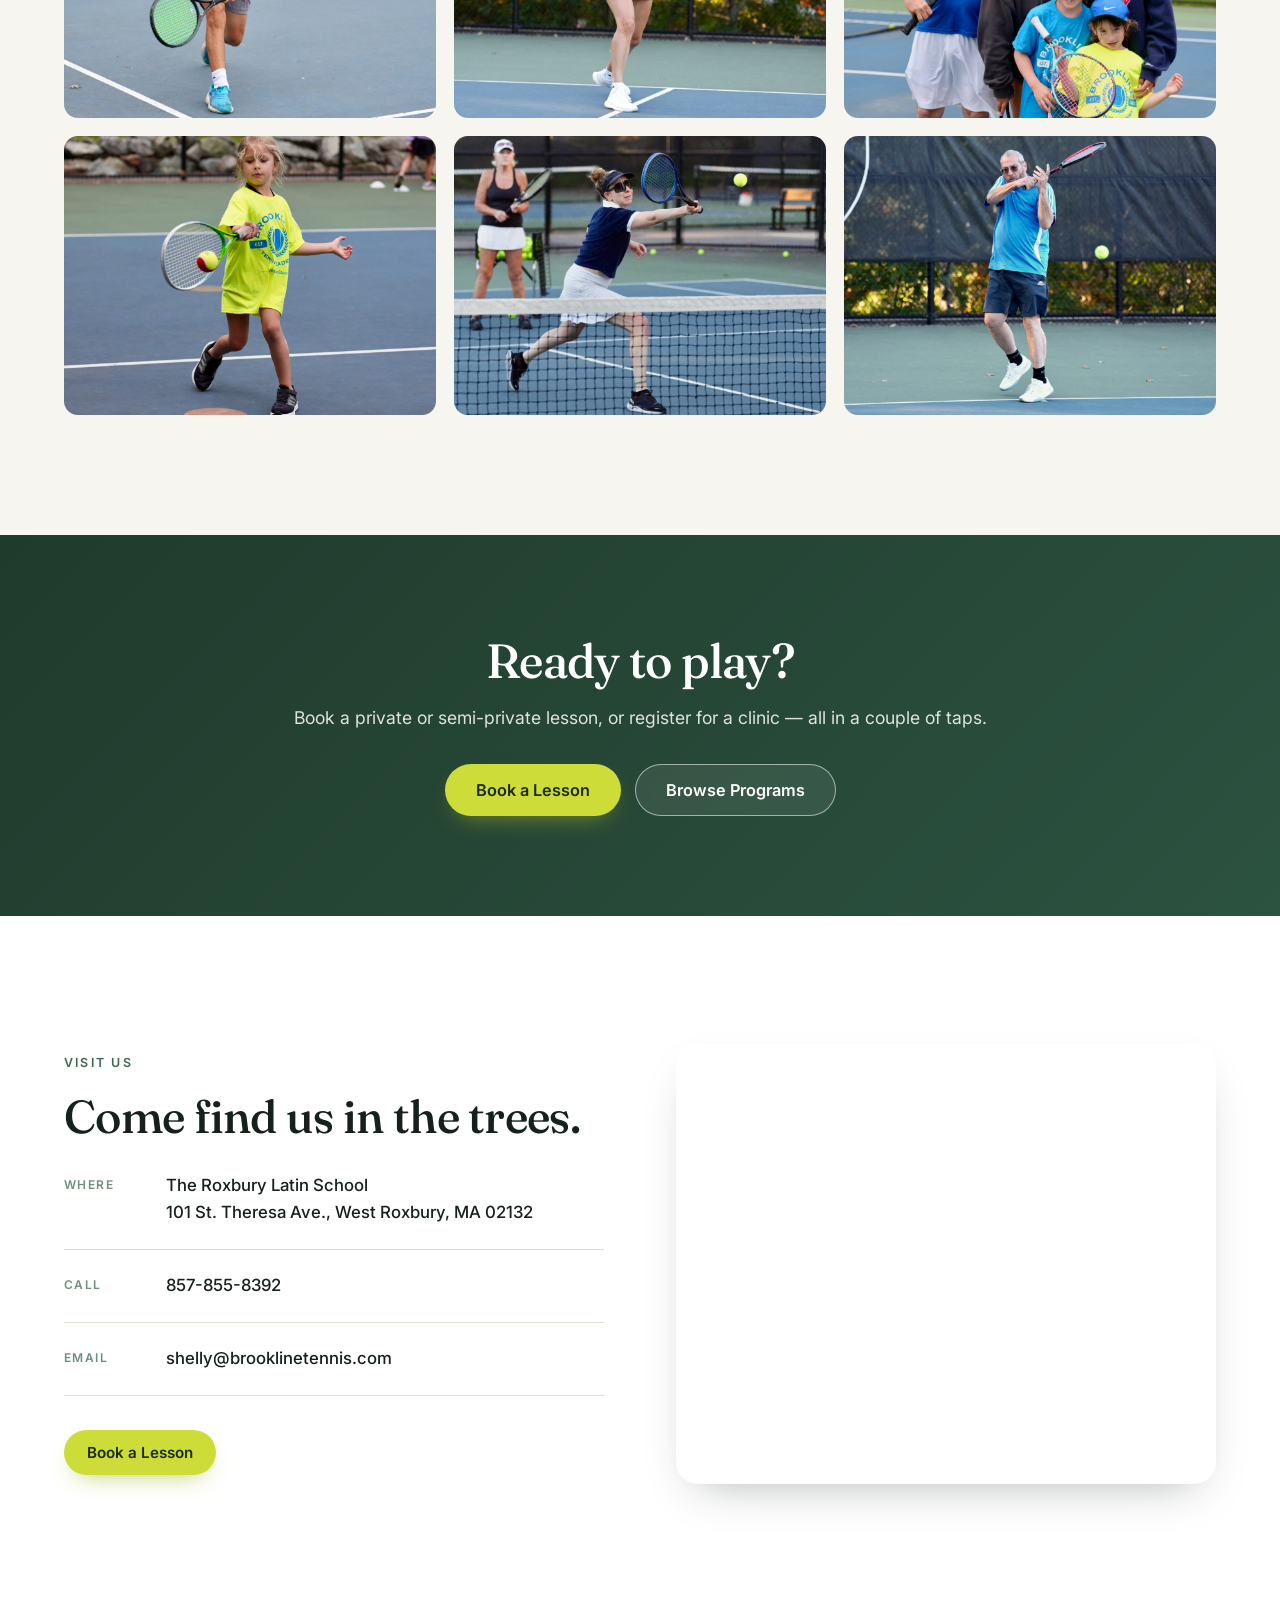
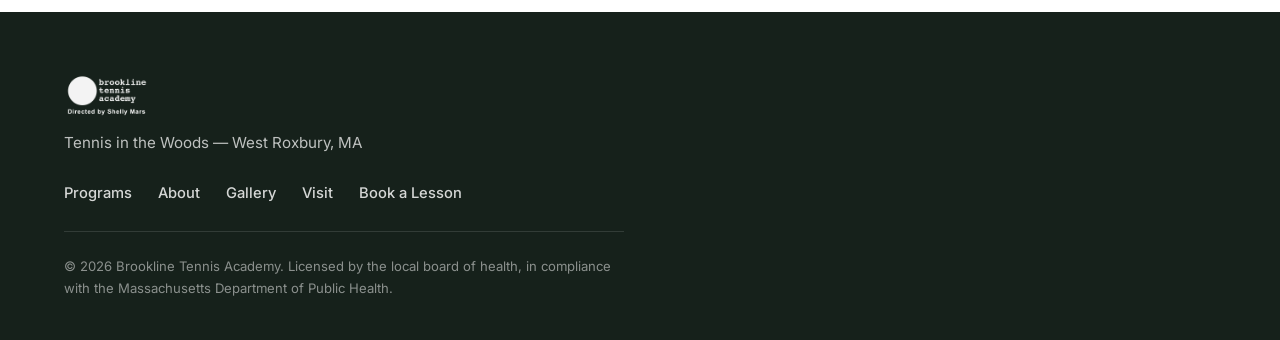
==== commit 19df05d6: "Clean up the wordmark's lowercase l; drop the nav wordmark The logo's name is set in a monospace typ" ====
--- a/index.html
+++ b/index.html
@@ -24,11 +24,6 @@
         <span class="menu-icon" aria-hidden="true"><span></span><span></span></span>
         <span class="menu-label">Menu</span>
       </button>
-
-      <a href="#top" class="header-wordmark" aria-label="Brookline Tennis Academy — home">
-        <span class="hw-main">Brookline</span>
-        <span class="hw-sub">Tennis Academy</span>
-      </a>
 
       <div class="header-actions">
         <a href="#book" class="nav-cta" data-book="privateSemiPrivate">
--- a/styles.css
+++ b/styles.css
@@ -129,16 +129,14 @@
   border-bottom: 1px solid var(--line);
 }
 .header-bar {
-  display: grid;
-  grid-template-columns: 1fr auto 1fr;  /* keeps the wordmark centred on the page,
-                                           not centred between the side items */
+  display: flex;
   align-items: center;
+  justify-content: space-between;
   height: var(--header-h);
 }
 
 /* --- menu button --- */
 .menu-btn {
-  justify-self: start;
   display: inline-flex; align-items: center; gap: 12px;
   height: 44px; padding: 0 6px 0 0;     /* 44px touch target, flush to the gutter */
   background: none; border: 0; cursor: pointer;
@@ -157,27 +155,7 @@
 .menu-btn[aria-expanded="true"] .menu-icon span:first-child { transform: translateY(3.75px) rotate(45deg); }
 .menu-btn[aria-expanded="true"] .menu-icon span:last-child  { transform: translateY(-3.75px) rotate(-45deg); }
 
-/* --- centred wordmark --- */
-.header-wordmark {
-  grid-column: 2;
-  display: flex; align-items: baseline; gap: .6em;
-  font-family: var(--serif);
-  font-weight: 400;
-  font-size: clamp(.78rem, 1.5vw, .92rem);
-  letter-spacing: .16em;
-  text-transform: uppercase;
-  color: var(--ink);
-  white-space: nowrap;
-}
-.hw-sub {
-  font-family: var(--sans);
-  font-size: .72em;
-  letter-spacing: .24em;
-  color: var(--ink-soft);
-}
-
 /* --- right-hand action --- */
-.header-actions { justify-self: end; }
 .nav-cta {
   display: inline-flex; align-items: center; justify-content: center;
   min-height: 36px; padding: 0 18px;
@@ -595,7 +573,6 @@
 @media (max-width: 780px) {
   :root { --header-h: 58px; }
   .menu-label { display: none; }        /* icon only; the button keeps its label via aria */
-  .hw-sub { display: none; }            /* "Brookline" alone still reads as the mark */
   .nav-cta-long { display: none; }
   .nav-cta-short { display: inline; }
   .nav-cta { padding: 0 14px; letter-spacing: .12em; }
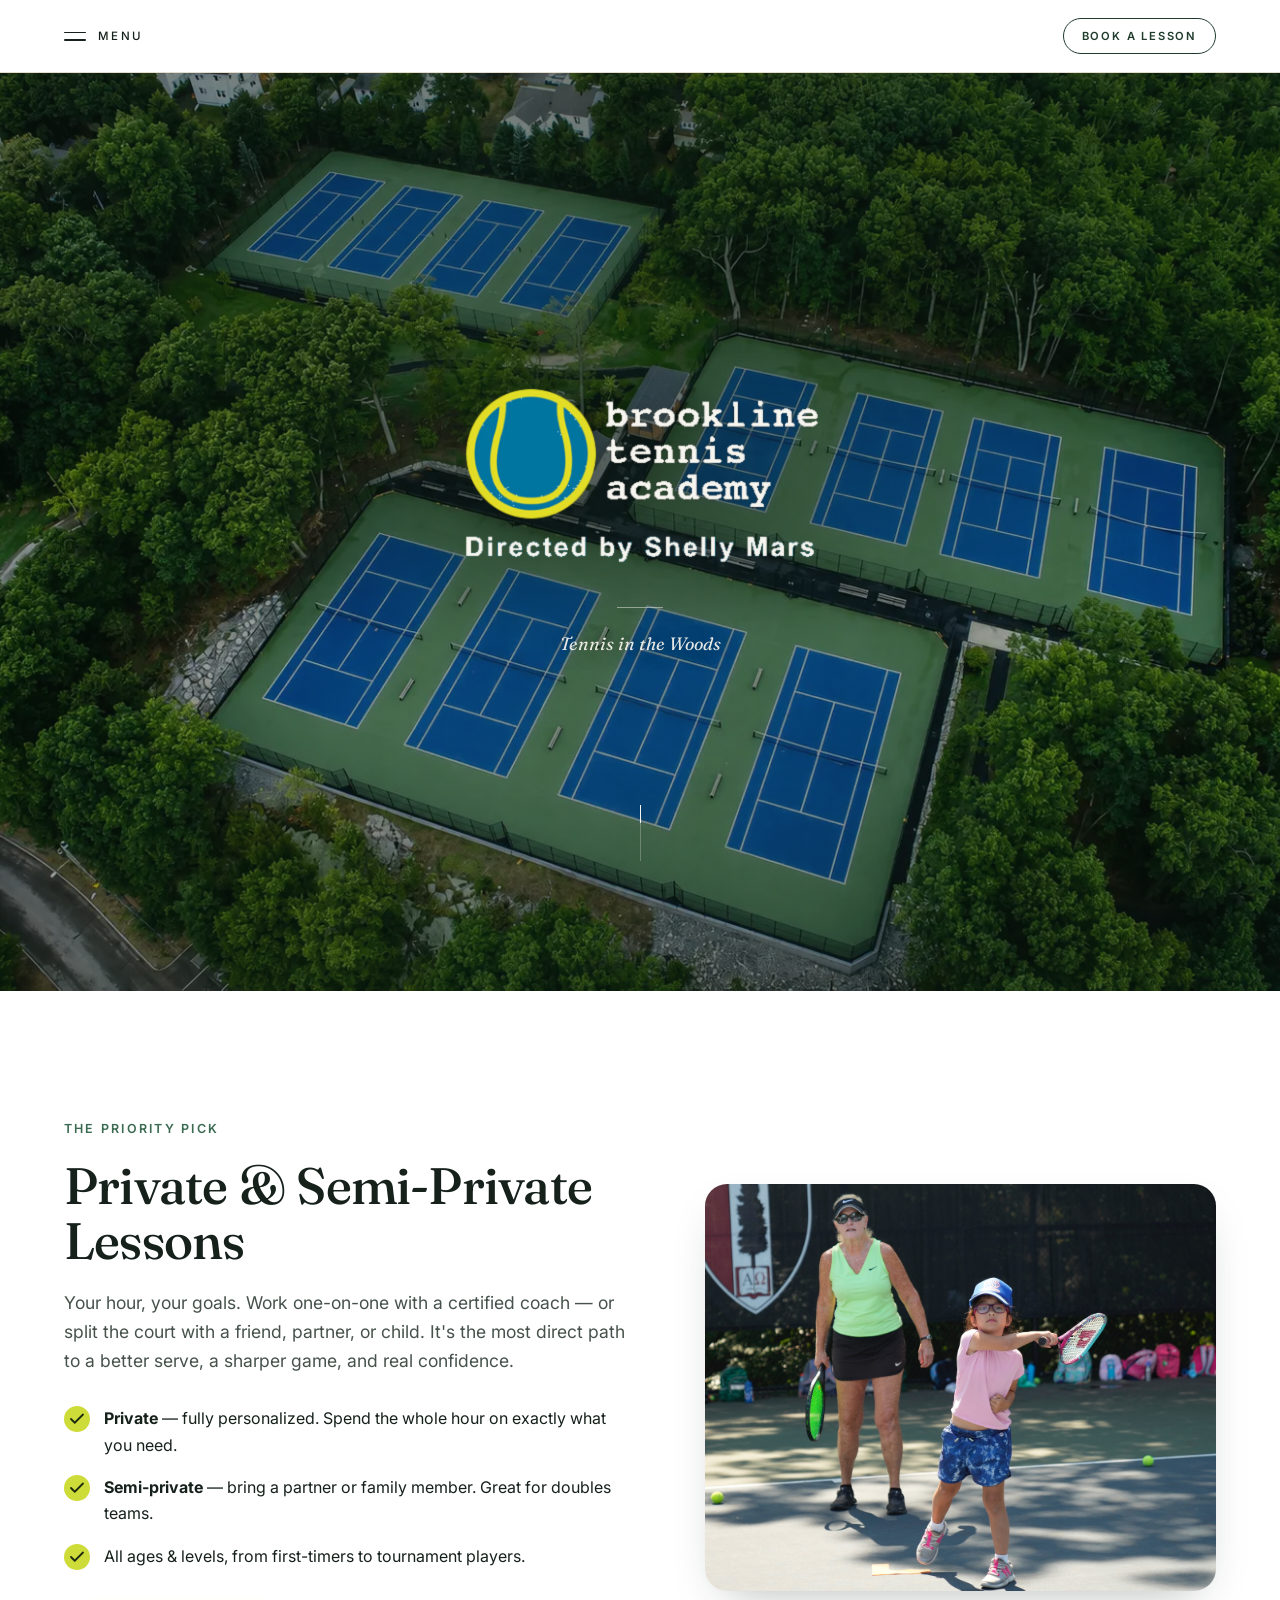
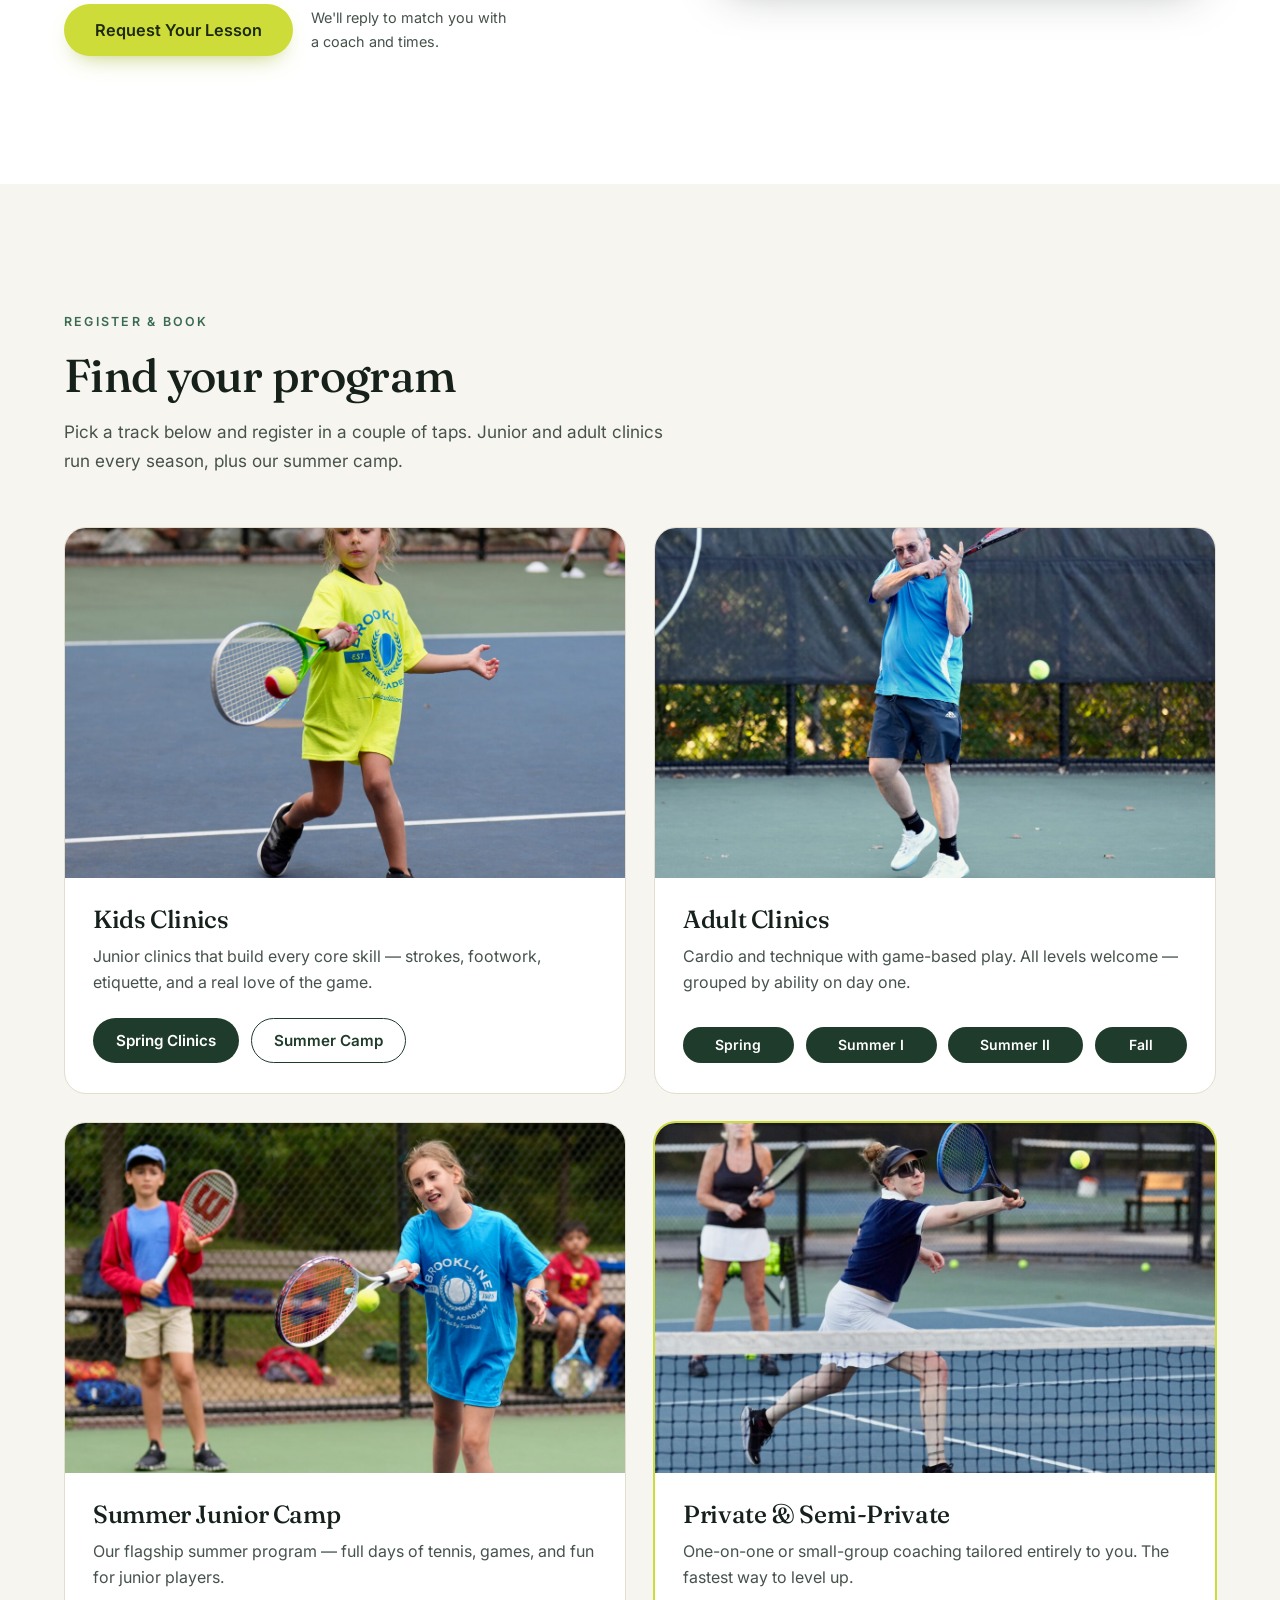
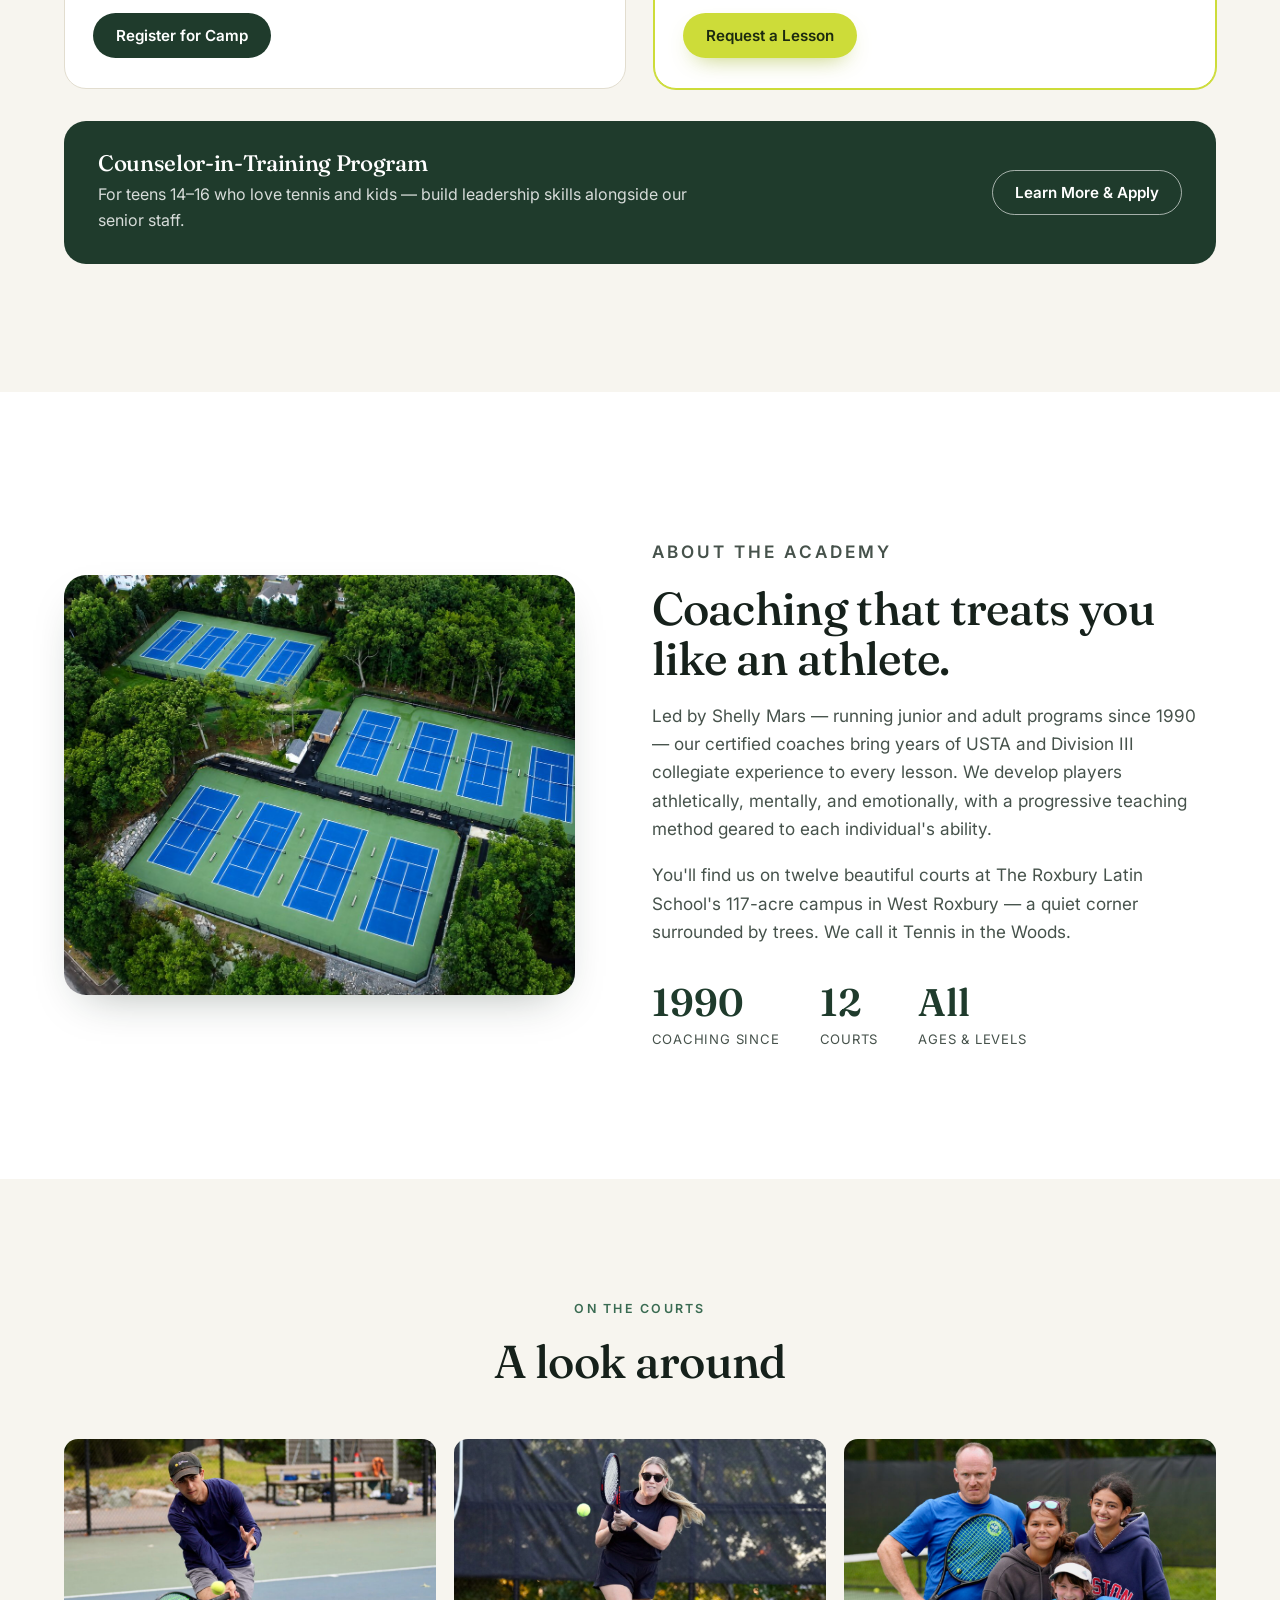
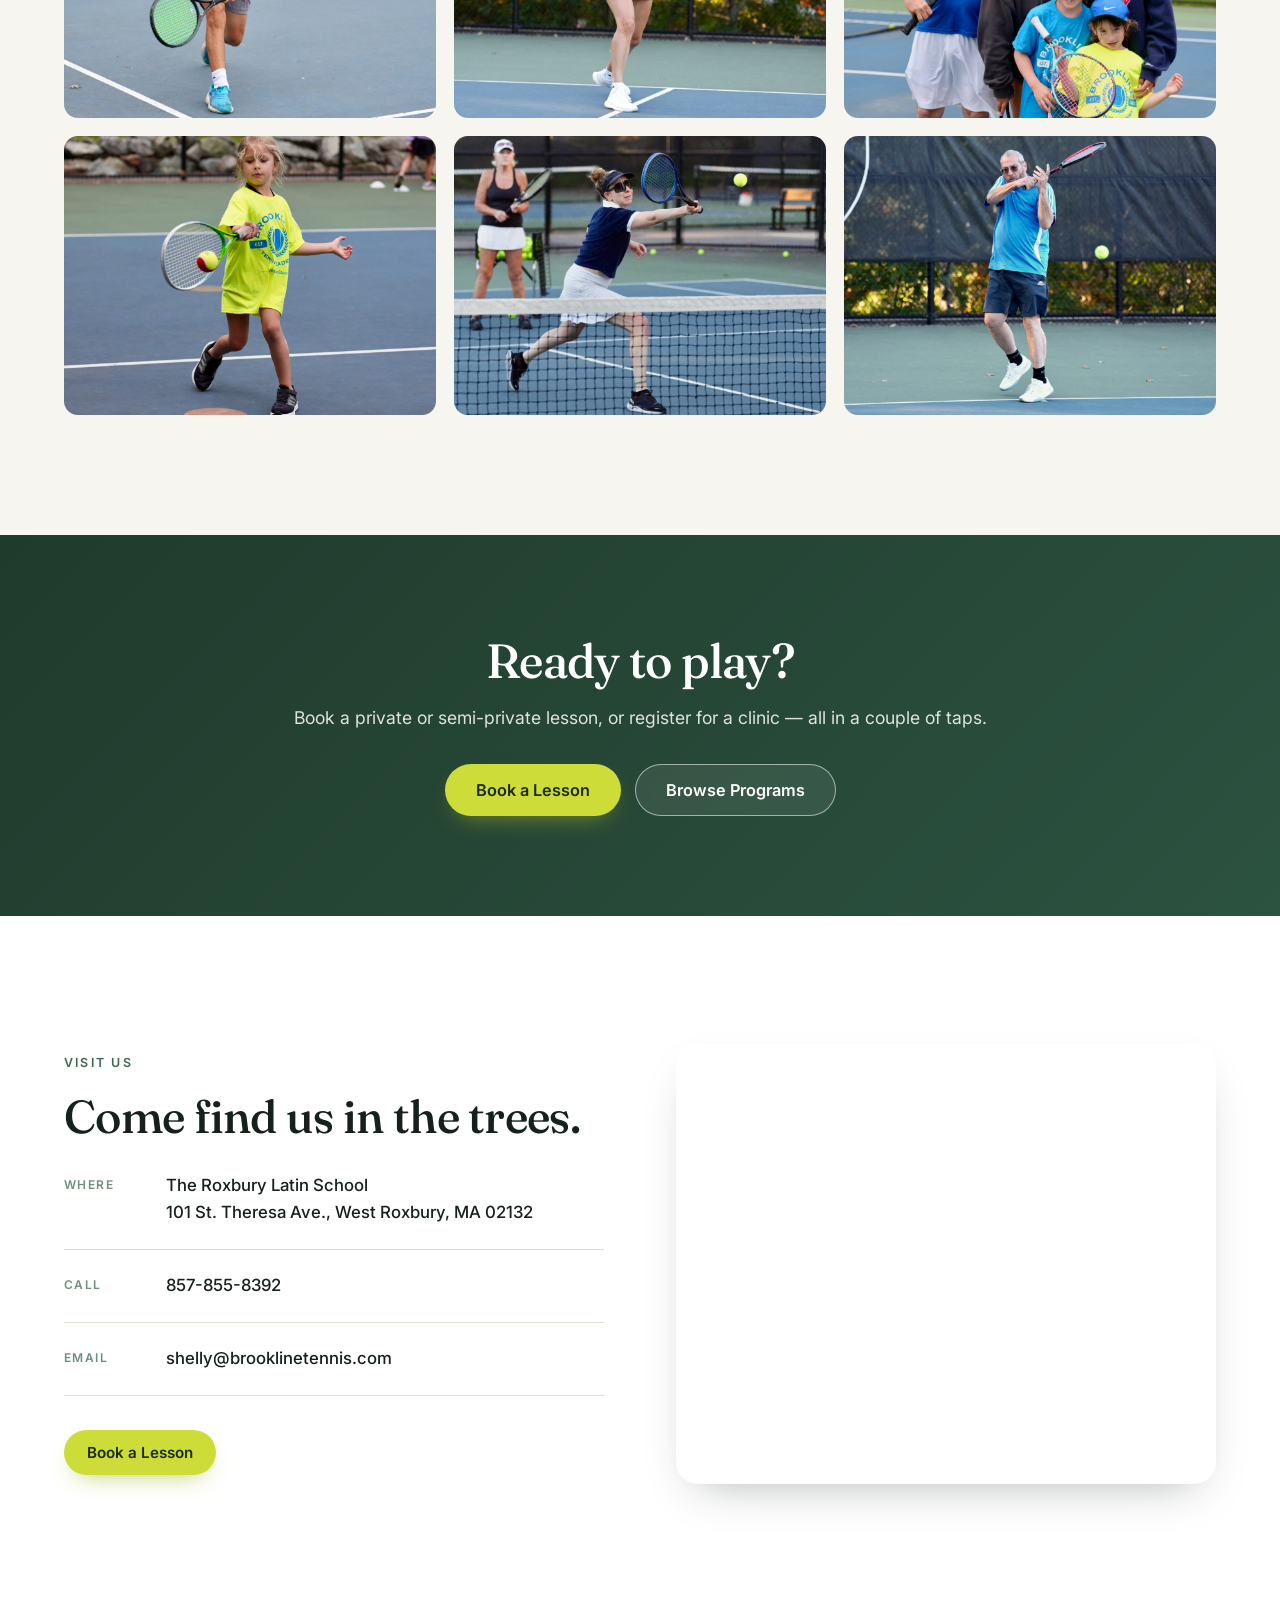
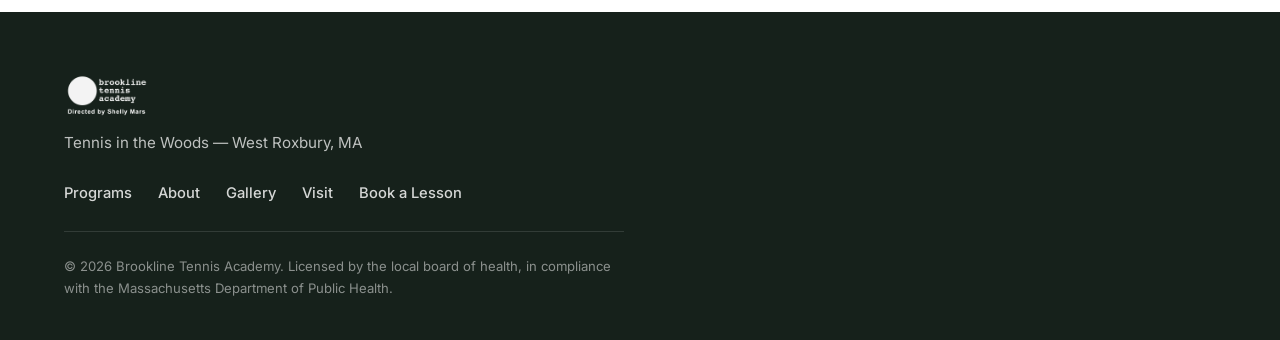
==== commit fb14aeac: "Fly the hero logo into the nav bar on scroll The logo is position:fixed over an in-flow slot and int" ====
--- a/index.html
+++ b/index.html
@@ -24,6 +24,8 @@
         <span class="menu-icon" aria-hidden="true"><span></span><span></span></span>
         <span class="menu-label">Menu</span>
       </button>
+
+      <span class="nav-logo-target" id="navLogoTarget" aria-hidden="true"></span>
 
       <div class="header-actions">
         <a href="#book" class="nav-cta" data-book="privateSemiPrivate">
@@ -63,11 +65,19 @@
 
     <div class="hero-seal">
       <h1 class="hero-wordmark">
-        <!-- Reversed (knocked-out) logo: the stock logo.png sets the name in
-             black, which disappears against the hero photography. -->
-        <img class="hero-logo" src="images/logo-reverse.png"
-             alt="Brookline Tennis Academy" width="800" height="432"
-             fetchpriority="high" />
+        <!-- The slot holds the space; .hero-logo is position:fixed and is flown
+             from here into the nav bar on scroll by script.js. Two stacked
+             images cross-fade en route: the cream knockout reads over the
+             photography, the dark one over the white bar. -->
+        <span class="hero-logo-slot">
+          <span class="hero-logo" id="heroLogo">
+            <img class="hl-img hl-light" src="images/logo-reverse.png"
+                 alt="Brookline Tennis Academy" width="800" height="432"
+                 fetchpriority="high" />
+            <img class="hl-img hl-dark" src="images/logo-nav.png"
+                 alt="" aria-hidden="true" width="800" height="432" />
+          </span>
+        </span>
       </h1>
 
       <span class="hero-rule" aria-hidden="true"></span>
--- a/styles.css
+++ b/styles.css
@@ -29,7 +29,7 @@
   --shadow: 0 18px 44px -22px rgba(20, 40, 30, .38);
   --shadow-sm: 0 6px 20px -12px rgba(20, 40, 30, .3);
   --ease: cubic-bezier(.22, .61, .36, 1);
-  --header-h: 64px;
+  --header-h: 72px;
 }
 
 /* ---------- Reset-ish ---------- */
@@ -129,14 +129,25 @@
   border-bottom: 1px solid var(--line);
 }
 .header-bar {
-  display: flex;
+  display: grid;
+  grid-template-columns: 1fr auto 1fr;  /* centres the logo target on the page,
+                                           not between the two side items */
   align-items: center;
-  justify-content: space-between;
   height: var(--header-h);
+}
+
+/* Empty placeholder. It reserves nothing visually — it only tells script.js
+   where the travelling hero logo should come to rest. */
+.nav-logo-target {
+  display: block;
+  width: 112px;
+  aspect-ratio: 400 / 216;
+  visibility: hidden;
 }
 
 /* --- menu button --- */
 .menu-btn {
+  justify-self: start;
   display: inline-flex; align-items: center; gap: 12px;
   height: 44px; padding: 0 6px 0 0;     /* 44px touch target, flush to the gutter */
   background: none; border: 0; cursor: pointer;
@@ -156,6 +167,7 @@
 .menu-btn[aria-expanded="true"] .menu-icon span:last-child  { transform: translateY(-3.75px) rotate(-45deg); }
 
 /* --- right-hand action --- */
+.header-actions { justify-self: end; }
 .nav-cta {
   display: inline-flex; align-items: center; justify-content: center;
   min-height: 36px; padding: 0 18px;
@@ -224,14 +236,16 @@
   height: calc(100svh - var(--header-h) + 10vh);
   min-height: 560px;
   color: var(--cream);
-  overflow: clip;
   display: grid;
   place-items: center;
-  isolation: isolate;
-}
+}
+/* No `isolation` and no `overflow` here on purpose: either one makes .hero a
+   stacking/clipping context, which would trap the position:fixed logo below
+   the sticky header on its way into the bar. The slides and scrim are all
+   inset:0 children, so there is nothing to clip anyway. */
 
 /* --- slides --- */
-.hero-slides { position: absolute; inset: 0; z-index: 0; }
+.hero-slides { position: absolute; inset: 0; }
 .hero-slide {
   position: absolute; inset: 0;
   opacity: 0;
@@ -247,26 +261,51 @@
 /* Deliberately heavier than the reference sites' 10% scrim: these photos are
    bright midday courts, and the cream seal has to clear 4.5:1 over all four. */
 .hero-scrim {
-  position: absolute; inset: 0; z-index: 1;
+  position: absolute; inset: 0;
   background:
     radial-gradient(80% 62% at 50% 46%, rgba(12,26,18,.58) 0%, rgba(12,26,18,.28) 58%, rgba(12,26,18,.08) 100%),
-    linear-gradient(180deg, rgba(12,26,18,.42) 0%, rgba(12,26,18,.06) 32%, rgba(12,26,18,.06) 62%, rgba(12,26,18,.46) 100%);
+    linear-gradient(180deg, rgba(12,26,18,.46) 0%, rgba(12,26,18,.16) 40%, rgba(12,26,18,.06) 62%, rgba(12,26,18,.46) 100%);
 }
 
 /* --- centered seal --- */
 .hero-seal {
-  position: relative; z-index: 2;
+  position: relative;
   display: flex; flex-direction: column; align-items: center;
   text-align: center;
   padding: 0 24px;
-  transform: translateY(-2vh);
+  margin-bottom: 4vh;   /* nudges the seal above centre without a transform —
+                           a transformed ancestor would capture the fixed logo */
 }
 .hero-wordmark { margin: 0; line-height: 0; }
+
+/* Holds the logo's place in the hero while the real thing flies fixed above it. */
+.hero-logo-slot {
+  display: block;
+  width: clamp(258px, 30vw, 420px);
+  aspect-ratio: 400 / 216;
+}
 .hero-logo {
+  position: relative;
+  display: block;
+  width: 100%; height: 100%;
+}
+.hero-logo.is-flying {
+  position: fixed;
+  left: 0; right: 0; margin-inline: auto;   /* centred; script.js sets `top` */
   width: clamp(258px, 30vw, 420px);
   height: auto;
-  filter: drop-shadow(0 4px 30px rgba(8, 20, 14, .45));
-}
+  aspect-ratio: 400 / 216;
+  z-index: 101;                             /* above the sticky header (100) */
+  transform-origin: 50% 50%;
+  will-change: transform;
+  pointer-events: none;
+}
+.hl-img {
+  position: absolute; inset: 0;
+  width: 100%; height: 100%;
+}
+.hl-light { filter: drop-shadow(0 4px 30px rgba(8, 20, 14, .45)); }
+.hl-dark { opacity: 0; }
 .hero-rule {
   display: block;
   width: 46px; height: 1px;
@@ -283,7 +322,7 @@
 
 /* --- scroll cue --- */
 .hero-cue {
-  position: absolute; z-index: 2;
+  position: absolute;
   /* the hero runs 10vh past the fold, so offset the cue to sit above it */
   left: 50%; bottom: calc(10vh + clamp(26px, 4vh, 46px));
   transform: translateX(-50%);
@@ -571,7 +610,8 @@
 }
 
 @media (max-width: 780px) {
-  :root { --header-h: 58px; }
+  :root { --header-h: 62px; }
+  .nav-logo-target { width: 92px; }
   .menu-label { display: none; }        /* icon only; the button keeps its label via aria */
   .nav-cta-long { display: none; }
   .nav-cta-short { display: inline; }
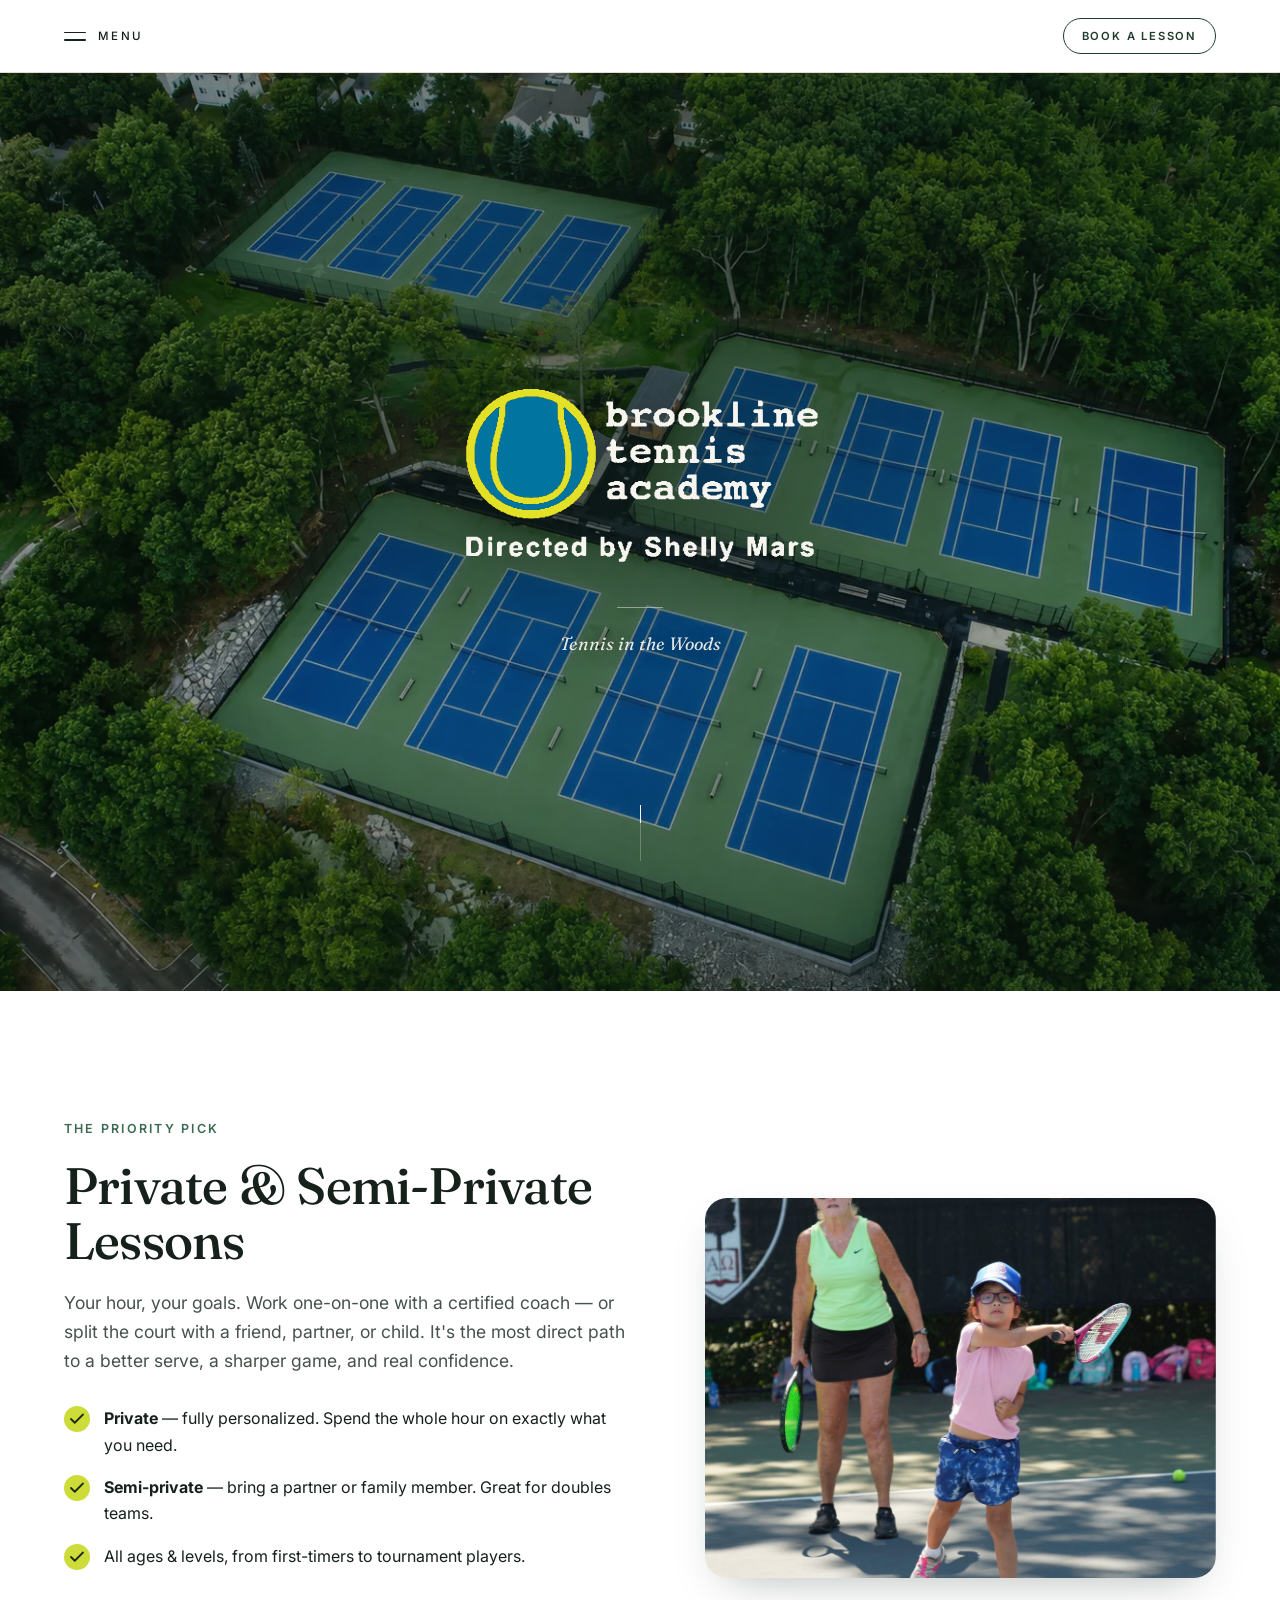
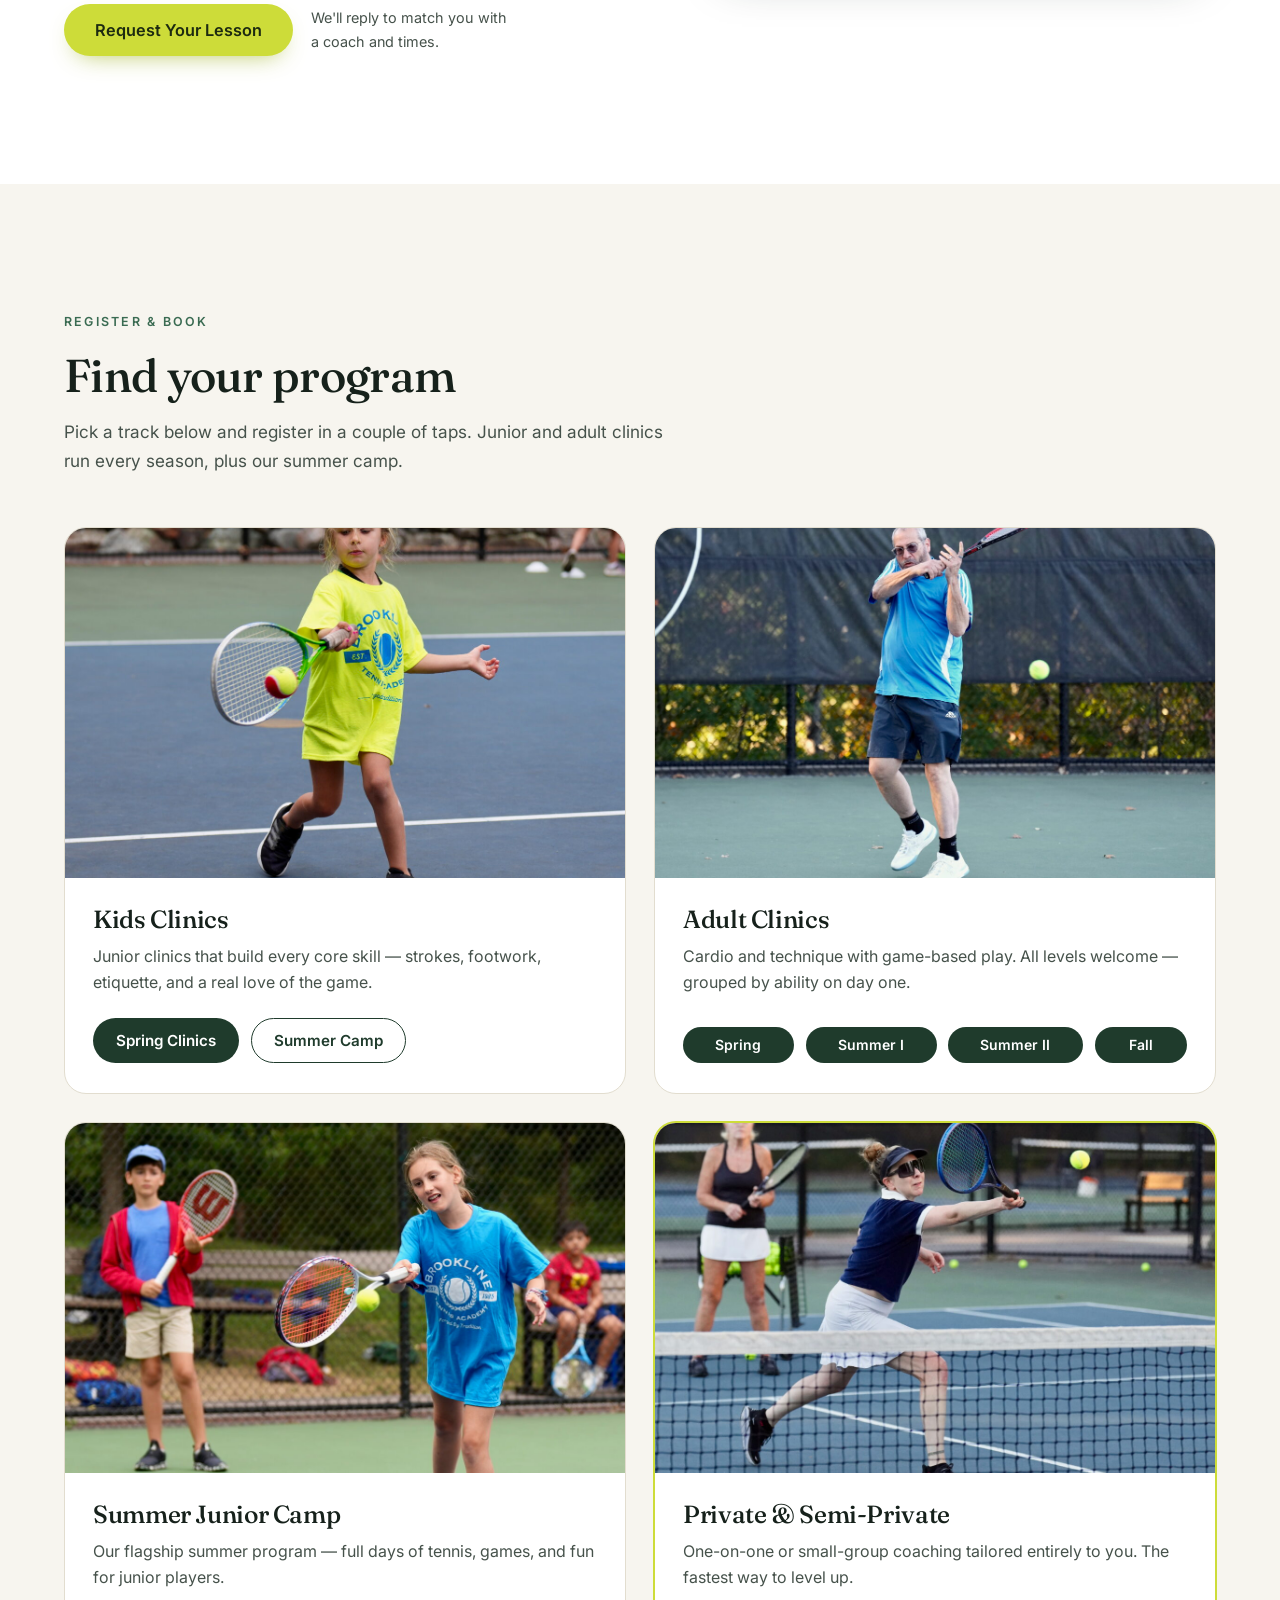
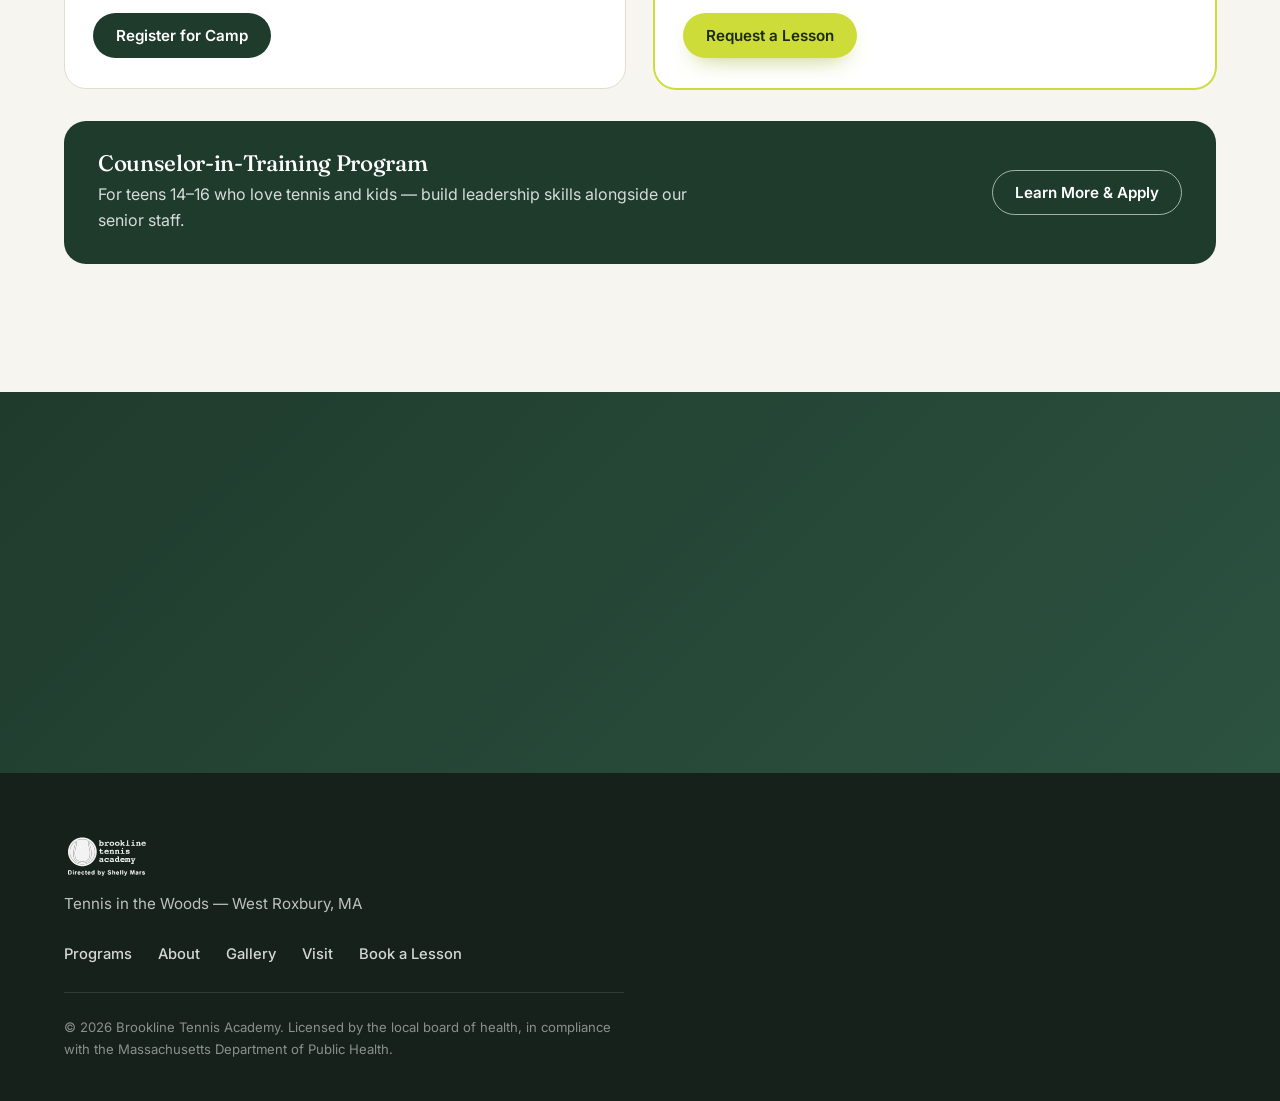
==== commit 9edbda35: "Rebuild the logo as vector art Pixel-editing a 400px raster had reached its limit, so the logo is no" ====
--- a/index.html
+++ b/index.html
@@ -4,7 +4,7 @@
   <meta charset="UTF-8" />
   <meta name="viewport" content="width=device-width, initial-scale=1.0" />
   <title>Brookline Tennis Academy — Tennis in the Woods | West Roxbury, MA</title>
-  <meta name="description" content="Year-round tennis lessons for kids and adults at The Roxbury Latin School, West Roxbury. Book private & semi-private lessons, junior clinics, adult clinics, and summer camp." />
+  <meta name="description" content="Year-round tennis lessons for kids and adults on twelve courts at The Roxbury Latin School, West Roxbury. Private lessons, junior clinics, adult clinics, and summer camp." />
 
   <link rel="preconnect" href="https://fonts.googleapis.com" />
   <link rel="preconnect" href="https://fonts.gstatic.com" crossorigin />
@@ -13,11 +13,11 @@
   <link rel="stylesheet" href="styles.css" />
   <noscript><style>.nav-drawer { grid-template-rows: 1fr; opacity: 1; }
     .nav-drawer-inner { visibility: visible; }
-    .menu-btn { display: none; }</style></noscript>
+    .menu-btn { display: none; }
+    [data-reveal] { opacity: 1; }</style></noscript>
 </head>
 <body>
 
-  <!-- ===================== HEADER ===================== -->
   <header class="site-header" id="siteHeader">
     <div class="wrap header-bar">
       <button class="menu-btn" id="navToggle" aria-expanded="false" aria-controls="navDrawer">
@@ -25,10 +25,11 @@
         <span class="menu-label">Menu</span>
       </button>
 
-      <span class="nav-logo-target" id="navLogoTarget" aria-hidden="true"></span>
+      <span class="nav-logo-target is-flight-target" id="navLogoTarget"
+            aria-hidden="true"></span>
 
       <div class="header-actions">
-        <a href="#book" class="nav-cta" data-book="privateSemiPrivate">
+        <a href="private-lessons.html" class="nav-cta" data-book="privateSemiPrivate">
           <span class="nav-cta-long">Book a Lesson</span>
           <span class="nav-cta-short">Book</span>
         </a>
@@ -39,18 +40,18 @@
     <div class="nav-drawer" id="navDrawer">
       <div class="nav-drawer-inner wrap">
         <nav class="drawer-nav" aria-label="Primary">
-          <a href="#programs">Programs</a>
-          <a href="#book">Private Lessons</a>
-          <a href="#about">About</a>
-          <a href="#gallery">Gallery</a>
-          <a href="#visit">Visit</a>
+          <a href="index.html" aria-current="page">Home</a>
+          <a href="programs.html">Programs</a>
+          <a href="private-lessons.html">Private Lessons</a>
+          <a href="about.html">About</a>
+          <a href="gallery.html">Gallery</a>
+          <a href="visit.html">Visit</a>
         </nav>
-        <a href="#book" class="drawer-cta" data-book="privateSemiPrivate">Book a Lesson</a>
+        <a href="private-lessons.html" class="drawer-cta" data-book="privateSemiPrivate">Book a Lesson</a>
       </div>
     </div>
   </header>
 
-  <!-- ===================== HERO ===================== -->
   <section class="hero" id="top">
     <!-- Slides are injected from config.js `hero.slides` by script.js.
          The first slide is inlined so it paints immediately (no JS wait). -->
@@ -71,11 +72,11 @@
              photography, the dark one over the white bar. -->
         <span class="hero-logo-slot">
           <span class="hero-logo" id="heroLogo">
-            <img class="hl-img hl-light" src="images/logo-reverse.png"
-                 alt="Brookline Tennis Academy" width="800" height="432"
+            <img class="hl-img hl-light" src="images/logo-reverse.svg"
+                 alt="Brookline Tennis Academy" width="400" height="216"
                  fetchpriority="high" />
-            <img class="hl-img hl-dark" src="images/logo-nav.png"
-                 alt="" aria-hidden="true" width="800" height="432" />
+            <img class="hl-img hl-dark" src="images/logo-nav.svg"
+                 alt="" aria-hidden="true" width="400" height="216" />
           </span>
         </span>
       </h1>
@@ -84,15 +85,14 @@
       <p class="hero-tagline">Tennis in the Woods</p>
     </div>
 
-    <a class="hero-cue" href="#book" aria-label="Scroll to lessons">
+    <a class="hero-cue" href="private-lessons.html" aria-label="Scroll to lessons">
       <span class="hero-cue-line" aria-hidden="true"></span>
     </a>
   </section>
 
-  <!-- ===================== FEATURED: PRIVATE / SEMI ===================== -->
   <section class="feature" id="book">
     <div class="wrap feature-grid">
-      <div class="feature-copy">
+      <div class="feature-copy" data-reveal>
         <p class="eyebrow">The priority pick</p>
         <h2 class="feature-title">Private &amp; Semi-Private Lessons</h2>
         <p class="feature-lead">
@@ -122,16 +122,15 @@
         </div>
       </div>
 
-      <figure class="feature-figure">
-        <img src="images/action.jpg" alt="Coach working with a player during a private lesson" />
+      <figure class="feature-figure p-media" data-reveal>
+        <img data-parallax="1" src="images/action.jpg" alt="Coach working with a player during a private lesson" />
       </figure>
     </div>
   </section>
 
-  <!-- ===================== PROGRAMS ===================== -->
   <section class="programs" id="programs">
     <div class="wrap">
-      <header class="section-head">
+      <header class="section-head" data-reveal>
         <p class="eyebrow">Register &amp; book</p>
         <h2 class="section-title">Find your program</h2>
         <p class="section-lead">Pick a track below and register in a couple of taps. Junior and adult clinics run every season, plus our summer camp.</p>
@@ -140,7 +139,7 @@
       <div class="prog-grid">
 
         <!-- Kids -->
-        <article class="prog-card">
+        <article class="prog-card" data-reveal style="--reveal-delay:0ms">
           <div class="prog-media">
             <img src="images/g1.jpg" alt="Kids tennis clinic in action" loading="lazy" />
           </div>
@@ -155,7 +154,7 @@
         </article>
 
         <!-- Adults -->
-        <article class="prog-card">
+        <article class="prog-card" data-reveal style="--reveal-delay:45ms">
           <div class="prog-media">
             <img src="images/g3.jpg" alt="Adult tennis clinic" loading="lazy" />
           </div>
@@ -172,7 +171,7 @@
         </article>
 
         <!-- Summer Camp -->
-        <article class="prog-card">
+        <article class="prog-card" data-reveal style="--reveal-delay:90ms">
           <div class="prog-media">
             <img src="images/g5.jpg" alt="Summer tennis camp" loading="lazy" />
           </div>
@@ -186,7 +185,7 @@
         </article>
 
         <!-- Private (echoed here for completeness) -->
-        <article class="prog-card prog-card-accent">
+        <article class="prog-card prog-card-accent" data-reveal style="--reveal-delay:135ms">
           <div class="prog-media">
             <img src="images/g6.jpg" alt="Private tennis coaching" loading="lazy" />
           </div>
@@ -212,111 +211,28 @@
     </div>
   </section>
 
-  <!-- ===================== ABOUT ===================== -->
-  <section class="about" id="about">
-    <div class="wrap about-grid">
-      <figure class="about-figure">
-        <img src="images/courts.jpg" alt="The tennis courts at The Roxbury Latin School, surrounded by trees" loading="lazy" />
-      </figure>
-      <div class="about-copy">
-        <p class="eyebrow">About the academy</p>
-        <h2 class="section-title">Coaching that treats you like an athlete.</h2>
-        <p>
-          Led by Shelly Mars &mdash; running junior and adult programs since 1990 &mdash; our
-          certified coaches bring years of USTA and Division III collegiate experience to every
-          lesson. We develop players athletically, mentally, and emotionally, with a progressive
-          teaching method geared to each individual's ability.
-        </p>
-        <p>
-          You'll find us on twelve beautiful courts at The Roxbury Latin School's 117-acre campus
-          in West Roxbury &mdash; a quiet corner surrounded by trees. We call it Tennis in the Woods.
-        </p>
-        <div class="stat-row">
-          <div class="stat"><span class="stat-num">1990</span><span class="stat-label">Coaching since</span></div>
-          <div class="stat"><span class="stat-num">12</span><span class="stat-label">Courts</span></div>
-          <div class="stat"><span class="stat-num">All</span><span class="stat-label">Ages &amp; levels</span></div>
-        </div>
-      </div>
-    </div>
-  </section>
-
-  <!-- ===================== GALLERY ===================== -->
-  <section class="gallery" id="gallery">
-    <div class="wrap">
-      <header class="section-head section-head-center">
-        <p class="eyebrow">On the courts</p>
-        <h2 class="section-title">A look around</h2>
-      </header>
-      <div class="gallery-grid">
-        <figure><img src="images/g2.jpg" alt="Players on court" loading="lazy" /></figure>
-        <figure><img src="images/g4.jpg" alt="Tennis lesson" loading="lazy" /></figure>
-        <figure><img src="images/g7.jpg" alt="Junior player" loading="lazy" /></figure>
-        <figure><img src="images/g1.jpg" alt="Group clinic" loading="lazy" /></figure>
-        <figure><img src="images/g6.jpg" alt="Coaching moment" loading="lazy" /></figure>
-        <figure><img src="images/g3.jpg" alt="Adult clinic" loading="lazy" /></figure>
-      </div>
-    </div>
-  </section>
-
-  <!-- ===================== BOOKING BANNER ===================== -->
   <section class="cta-band">
-    <div class="wrap cta-band-inner">
+    <div class="wrap cta-band-inner" data-reveal>
       <h2>Ready to play?</h2>
       <p>Book a private or semi-private lesson, or register for a clinic &mdash; all in a couple of taps.</p>
       <div class="cta-band-actions">
         <a href="#" class="btn btn-primary btn-lg" data-book="privateSemiPrivate">Book a Lesson</a>
-        <a href="#programs" class="btn btn-ghost-light btn-lg">Browse Programs</a>
-      </div>
-    </div>
-  </section>
-
-  <!-- ===================== VISIT / CONTACT ===================== -->
-  <section class="visit" id="visit">
-    <div class="wrap visit-grid">
-      <div class="visit-copy">
-        <p class="eyebrow">Visit us</p>
-        <h2 class="section-title">Come find us in the trees.</h2>
-
-        <ul class="contact-list">
-          <li>
-            <span class="contact-label">Where</span>
-            <a href="#" data-maps class="contact-value" id="venueLink">The Roxbury Latin School<br>101 St. Theresa Ave., West Roxbury, MA 02132</a>
-          </li>
-          <li>
-            <span class="contact-label">Call</span>
-            <a href="#" data-phone class="contact-value" id="phoneLink"></a>
-          </li>
-          <li>
-            <span class="contact-label">Email</span>
-            <a href="#" data-email class="contact-value" id="emailLink"></a>
-          </li>
-        </ul>
-
-        <a href="#" class="btn btn-primary" data-book="privateSemiPrivate">Book a Lesson</a>
-      </div>
-
-      <div class="visit-map">
-        <iframe
-          title="Map to The Roxbury Latin School"
-          src="https://www.google.com/maps?q=Roxbury+Latin+School+101+St+Theresa+Ave+West+Roxbury+MA+02132&output=embed"
-          loading="lazy"
-          referrerpolicy="no-referrer-when-downgrade"></iframe>
-      </div>
-    </div>
-  </section>
-
-  <!-- ===================== FOOTER ===================== -->
+        <a href="programs.html" class="btn btn-ghost-light btn-lg">Browse Programs</a>
+      </div>
+    </div>
+  </section>
+
   <footer class="site-footer">
     <div class="wrap footer-inner">
       <div class="footer-brand">
-        <img src="images/logo.png" alt="Brookline Tennis Academy" class="footer-logo" />
+        <img src="images/logo.svg" alt="Brookline Tennis Academy" class="footer-logo" />
         <p class="footer-tag">Tennis in the Woods &mdash; West Roxbury, MA</p>
       </div>
       <nav class="footer-nav" aria-label="Footer">
-        <a href="#programs">Programs</a>
-        <a href="#about">About</a>
-        <a href="#gallery">Gallery</a>
-        <a href="#visit">Visit</a>
+        <a href="programs.html">Programs</a>
+        <a href="about.html">About</a>
+        <a href="gallery.html">Gallery</a>
+        <a href="visit.html">Visit</a>
         <a href="#" data-book="privateSemiPrivate">Book a Lesson</a>
       </nav>
       <p class="footer-legal">
--- a/styles.css
+++ b/styles.css
@@ -136,14 +136,16 @@
   height: var(--header-h);
 }
 
-/* Empty placeholder. It reserves nothing visually — it only tells script.js
+/* On inner pages this is the real, clickable logo. On the home page it carries
+   .is-flight-target and is an invisible placeholder that only tells script.js
    where the travelling hero logo should come to rest. */
 .nav-logo-target {
   display: block;
   width: 112px;
   aspect-ratio: 400 / 216;
-  visibility: hidden;
-}
+}
+.nav-logo-target img { width: 100%; height: 100%; object-fit: contain; }
+.nav-logo-target.is-flight-target { visibility: hidden; }
 
 /* --- menu button --- */
 .menu-btn {
@@ -643,3 +645,58 @@
   .cta-band-actions .btn { width: 100%; }
   .contact-list li { grid-template-columns: 1fr; gap: 4px; }
 }
+
+/* ---------- Page head (inner pages) ---------- */
+.page-head {
+  padding: clamp(64px, 9vw, 112px) 0 clamp(36px, 5vw, 60px);
+  background: var(--paper);
+}
+.page-title {
+  font-family: var(--serif);
+  font-weight: 400;
+  font-size: clamp(2.3rem, 5.4vw, 4rem);
+  letter-spacing: -.015em;
+  max-width: 16ch;
+}
+/* the page head already carries the eyebrow + title, so the section that
+   follows it does not need its full top padding as well */
+.page-head + section { padding-top: clamp(28px, 4vw, 56px); }
+.page-lead {
+  margin-top: 20px;
+  max-width: 58ch;
+  font-size: clamp(1.02rem, 1.6vw, 1.15rem);
+  color: var(--ink-soft);
+}
+
+/* ---------- Scroll reveals ----------
+   Opacity only, after theoaksclub.com and thewestmoorclub.com: neither moves
+   an element on entry, and the restraint is most of why they read as
+   expensive. --reveal-delay staggers grid children. */
+/* Scoped to .reveals-armed, which script.js adds only once it is about to
+   start observing. If the script never runs, or throws before this point, the
+   content is simply visible rather than an invisible page. */
+.reveals-armed [data-reveal] {
+  opacity: 0;
+  transition: opacity .85s var(--ease) var(--reveal-delay, 0ms);
+}
+.reveals-armed [data-reveal].is-in { opacity: 1; }
+
+/* ---------- Image parallax ----------
+   Clamped to +/-9% of image height, which is inside the 12.5% of extra height
+   the image carries, so no edge is ever exposed. Measured off the Oaks Club,
+   where neighbouring images drift in opposite directions. */
+.p-media { position: relative; overflow: hidden; }
+.feature-figure.p-media { min-height: 380px; }
+.about-figure.p-media { min-height: 420px; }
+.p-media img {
+  position: absolute; inset: 0;
+  width: 100%; height: 125%;
+  top: -12.5%;
+  object-fit: cover;
+  will-change: transform;
+}
+
+@media (prefers-reduced-motion: reduce) {
+  [data-reveal] { opacity: 1; transition: none; }
+  .p-media img { transform: none !important; }
+}
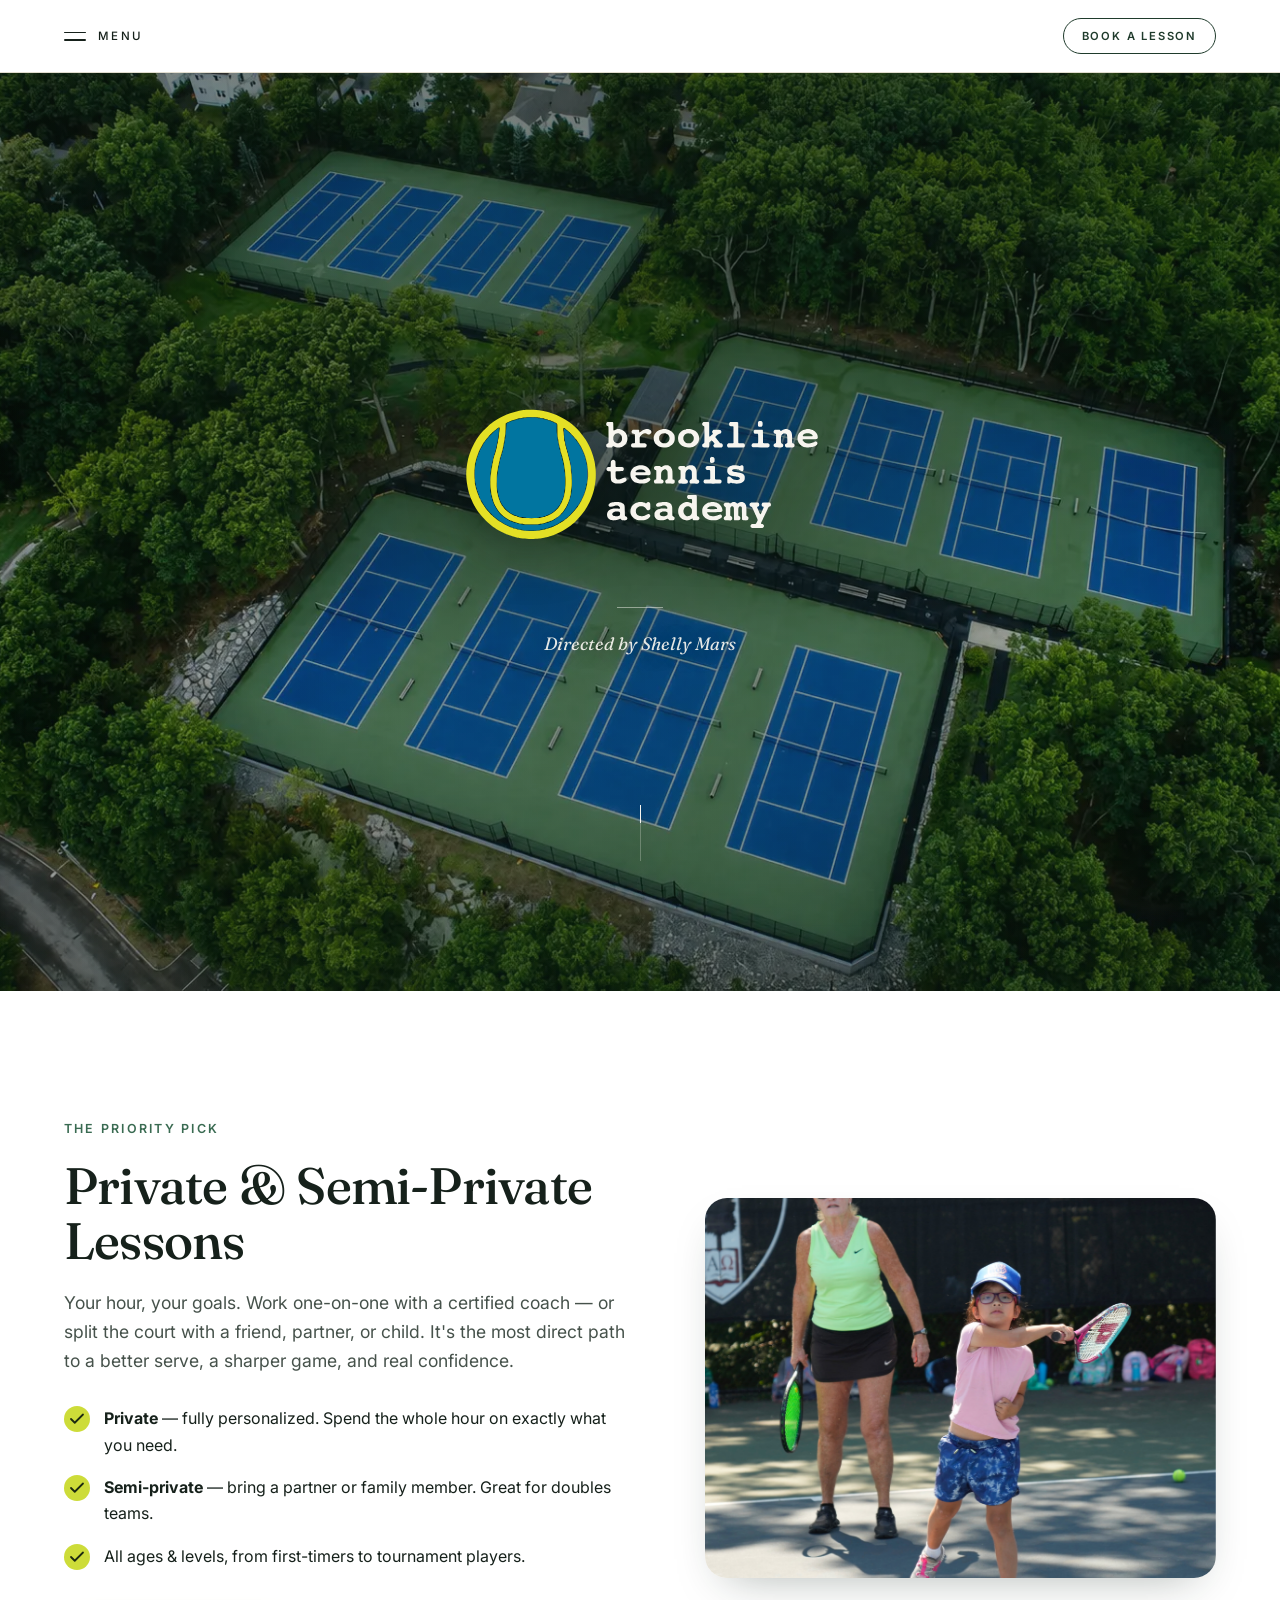
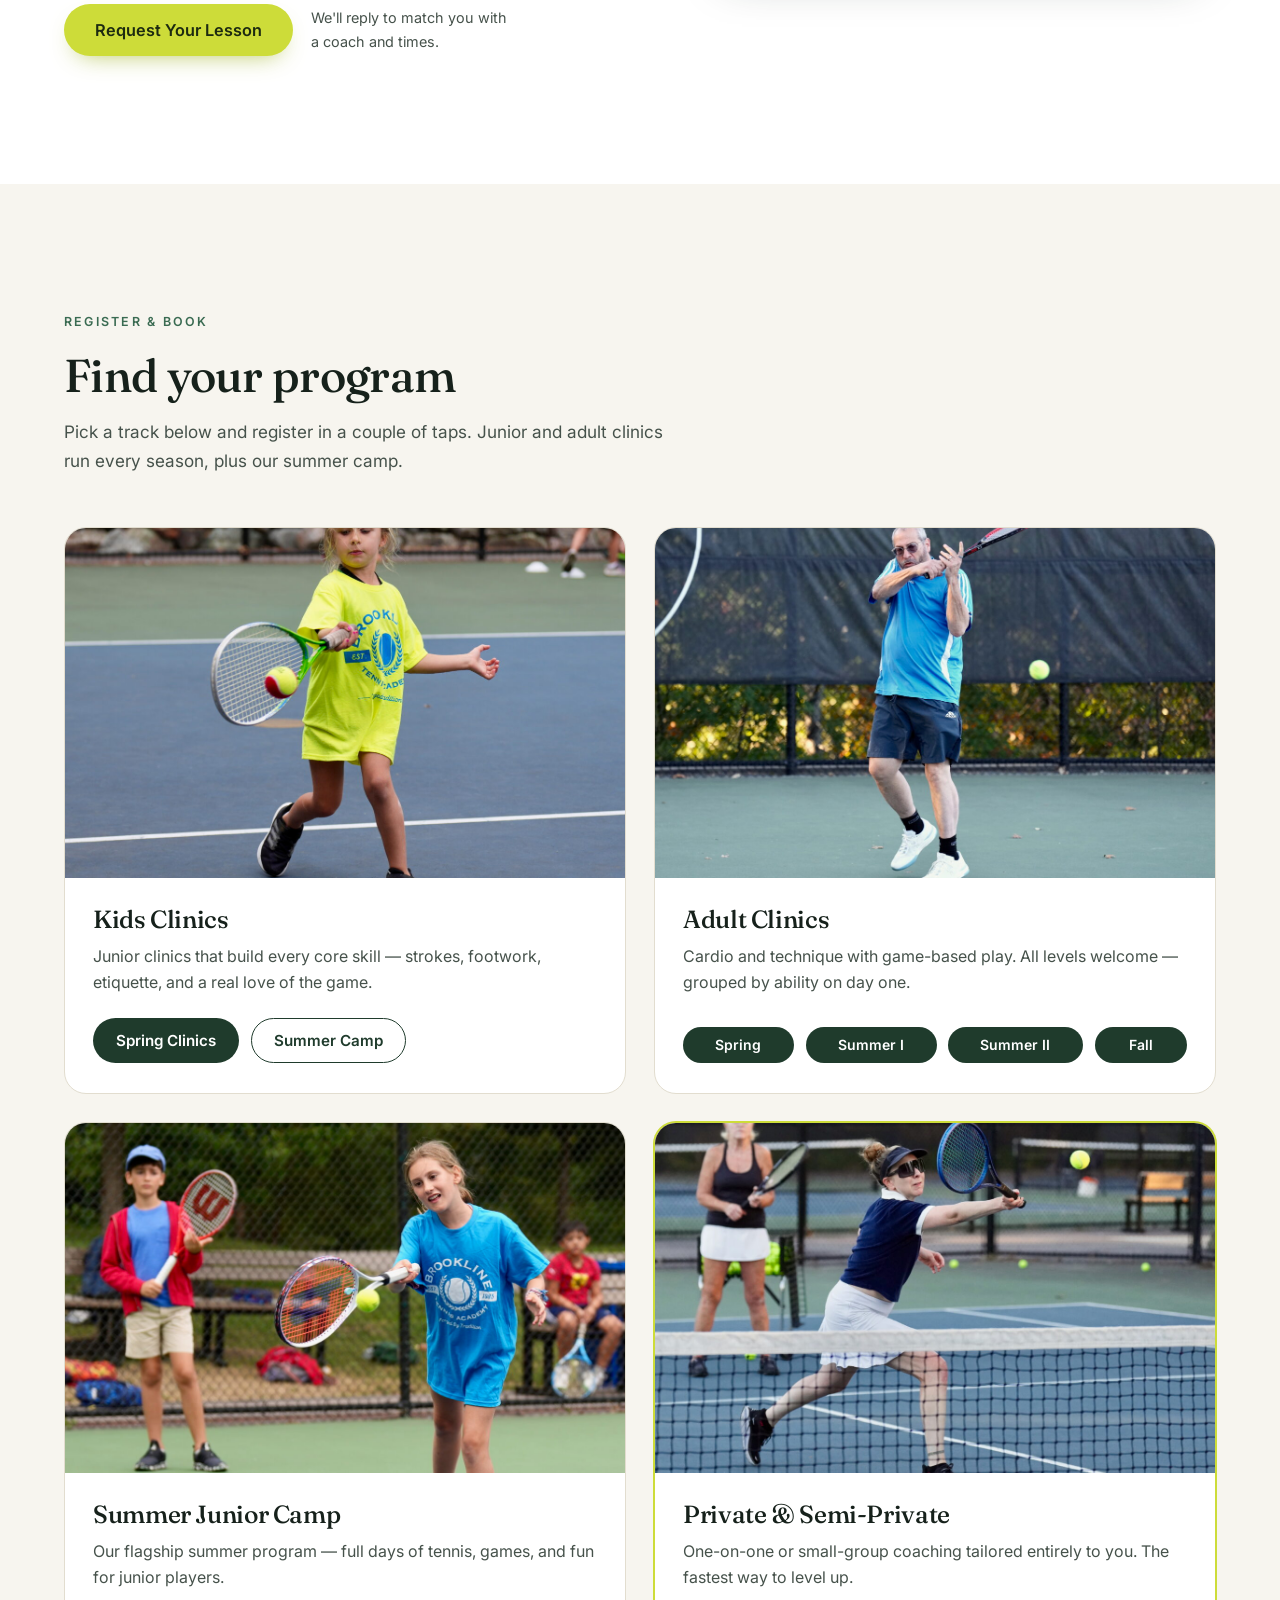
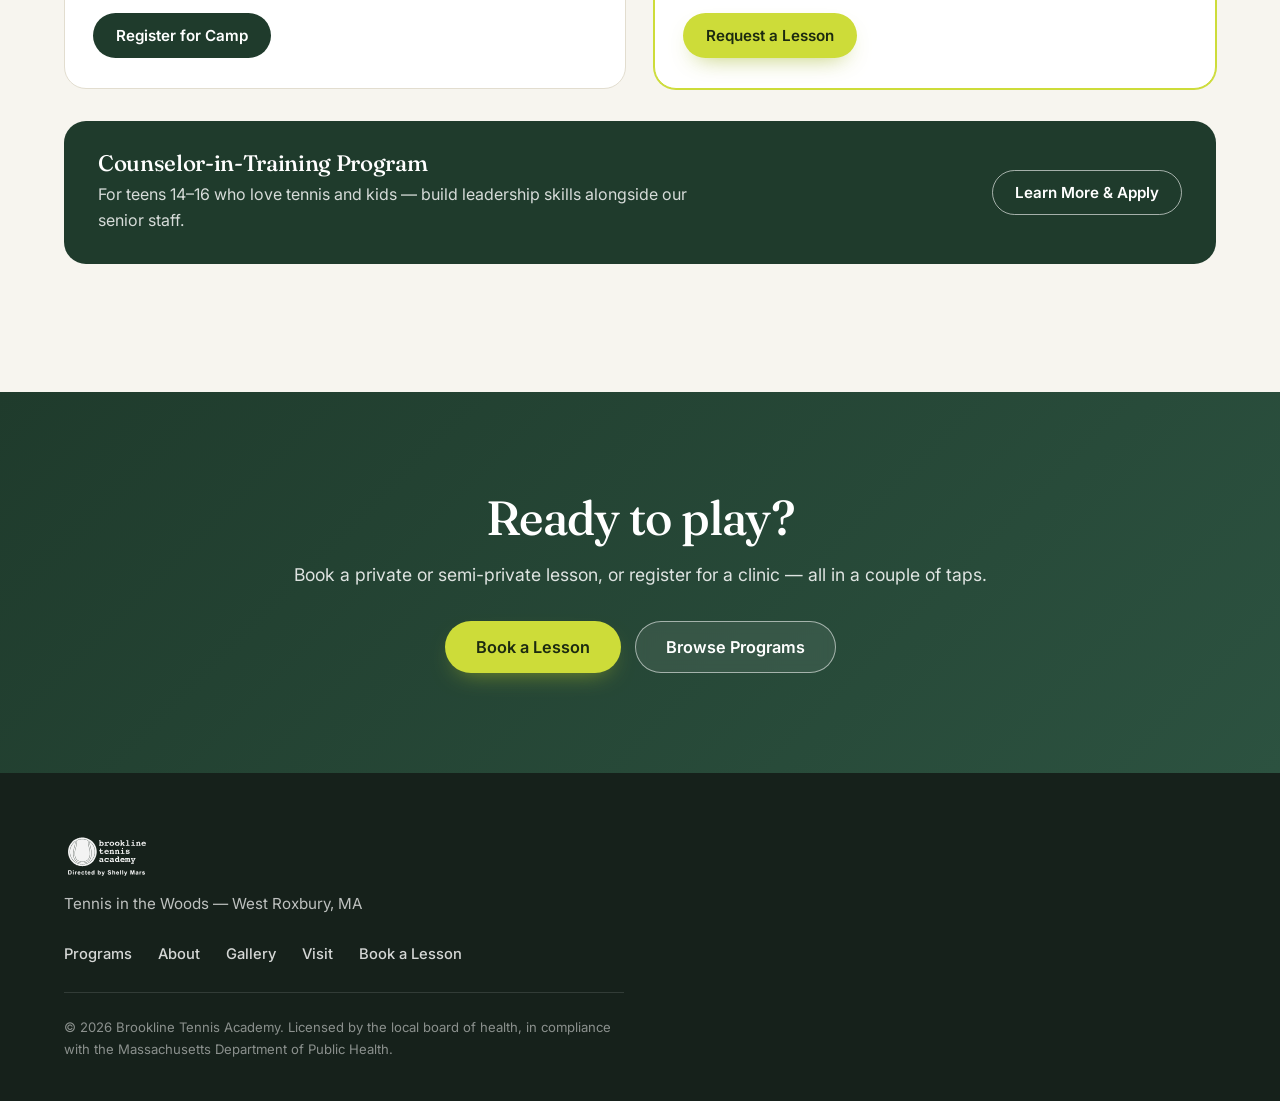
==== commit 10488aee: "Hero tagline: Directed by Shelly Mars Replaces "Tennis in the Woods" beneath the mark.  The credit l" ====
--- a/index.html
+++ b/index.html
@@ -72,7 +72,7 @@
              photography, the dark one over the white bar. -->
         <span class="hero-logo-slot">
           <span class="hero-logo" id="heroLogo">
-            <img class="hl-img hl-light" src="images/logo-reverse.svg"
+            <img class="hl-img hl-light" src="images/logo-hero.svg"
                  alt="Brookline Tennis Academy" width="400" height="216"
                  fetchpriority="high" />
             <img class="hl-img hl-dark" src="images/logo-nav.svg"
@@ -82,7 +82,7 @@
       </h1>
 
       <span class="hero-rule" aria-hidden="true"></span>
-      <p class="hero-tagline">Tennis in the Woods</p>
+      <p class="hero-tagline">Directed by Shelly Mars</p>
     </div>
 
     <a class="hero-cue" href="private-lessons.html" aria-label="Scroll to lessons">
